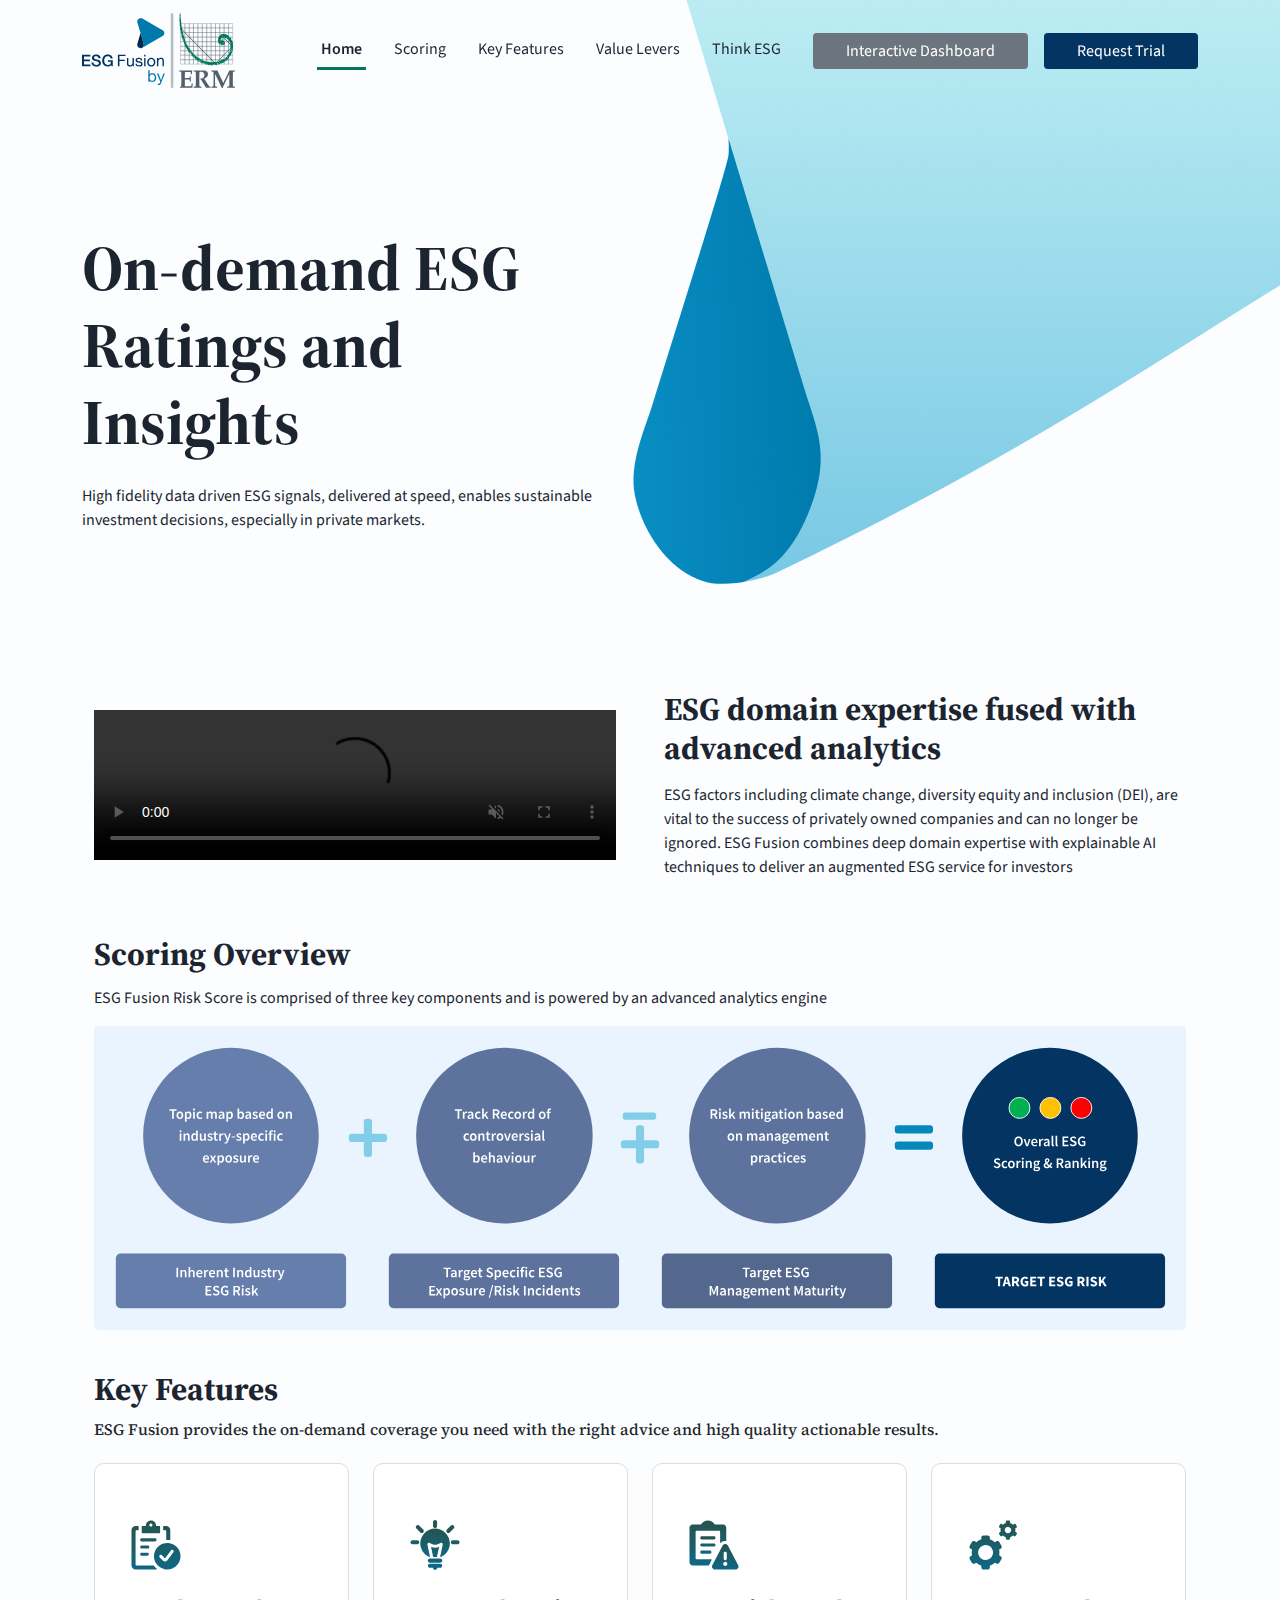
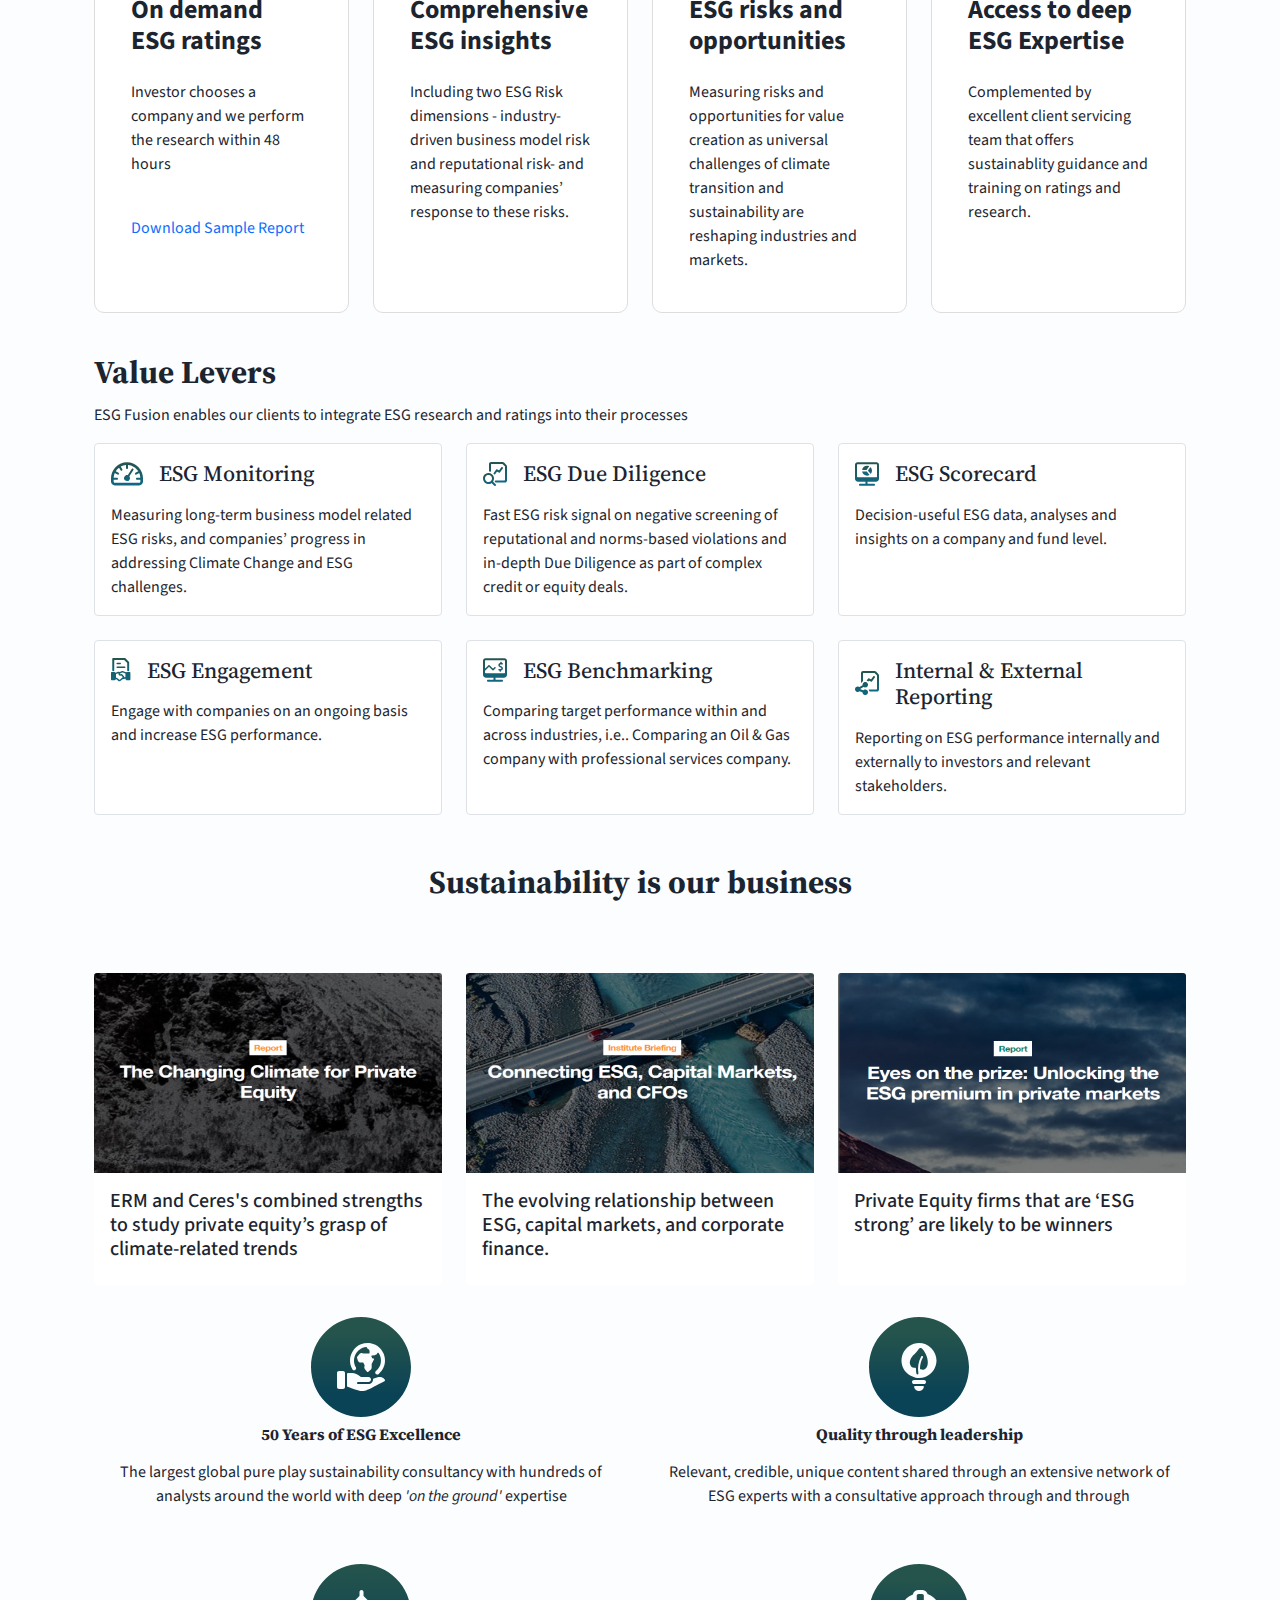
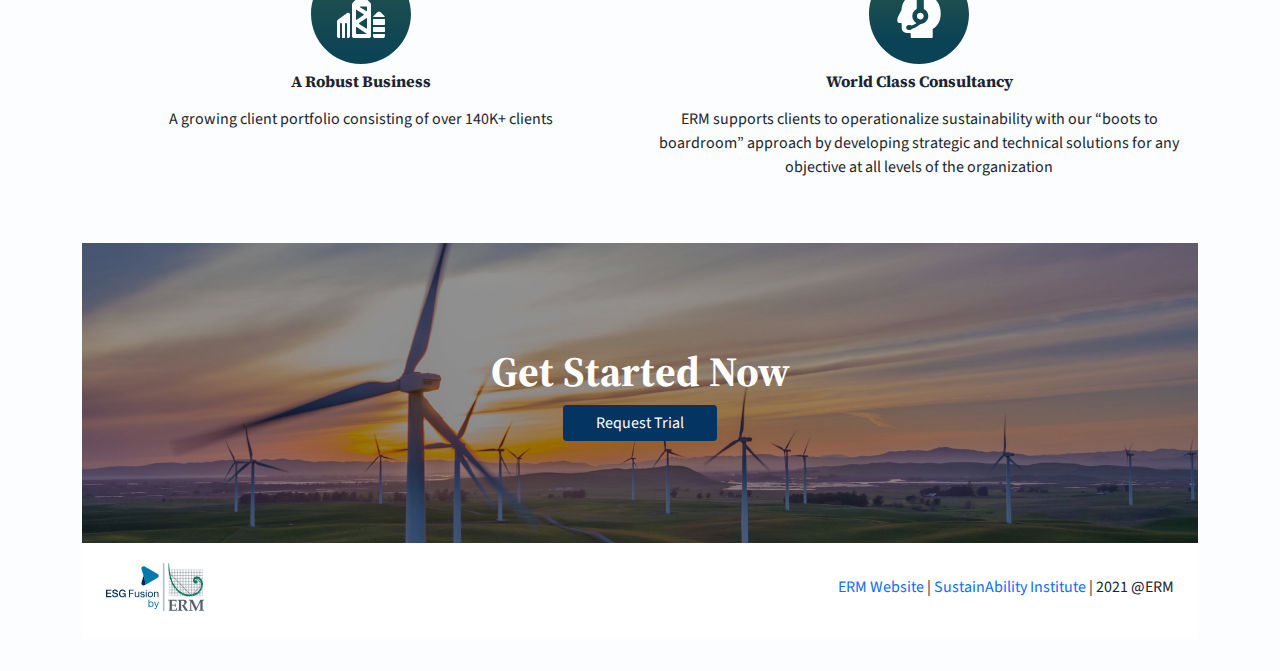
==== index.html @ 0fe8f256 "Fixed the header copy and scroll isuess" ====
<!doctype html>
<html lang="en">
  <head>
    <!-- Required meta tags -->
    <meta charset="utf-8">
    <meta name="viewport" content="width=device-width, initial-scale=1">

    <!-- Bootstrap CSS -->
    <link rel="stylesheet" href="./lib/bootstrap-5.1.3/dist/css/bootstrap.css">

    <!-- fonts -->
    <link rel="preconnect" href="https://fonts.googleapis.com">
    <link rel="preconnect" href="https://fonts.gstatic.com" crossorigin>
    <link href="https://fonts.googleapis.com/css2?family=Source+Sans+Pro:wght@300;400;600;700;900&family=Source+Serif+Pro:wght@300;400;600;700;900&display=swap" rel="stylesheet">
    <!-- Custom CSS -->
    <link rel="stylesheet" href="./assets/css/style.css">
    <link
      rel="stylesheet"
      href="https://cdnjs.cloudflare.com/ajax/libs/animate.css/4.1.1/animate.min.css"
    />
    <title>ESG Fusion</title>

    <link rel="apple-touch-icon" sizes="180x180" href="/apple-touch-icon.png">
    <link rel="icon" type="image/png" sizes="32x32" href="/favicon-32x32.png">
    <link rel="icon" type="image/png" sizes="16x16" href="/favicon-16x16.png">
    <link rel="manifest" href="/site.webmanifest">
    <link rel="mask-icon" href="/safari-pinned-tab.svg" color="#5bbad5">
    <meta name="msapplication-TileColor" content="#da532c">
    <meta name="theme-color" content="#ffffff">
  </head>
  <body >

    <!-- top navigation -->
    <nav class="navbar navbar-expand-lg fixed-top navbar-light bg-transparent" id="navbar">
      <div class="container-xl">
        <a class="navbar-brand" href="#">
          <img src="./assets/img/FusionLogoSVG.svg" alt="" height="75" style="animation: 2s ease-in;">
        </a>
        <button class="navbar-toggler" type="button" data-bs-toggle="collapse" data-bs-target="#navbarTogglerDemo02" aria-controls="navbarTogglerDemo02" aria-expanded="false" aria-label="Toggle navigation">
          <span class="navbar-toggler-icon"></span>
        </button>
        <div class="collapse navbar-collapse" id="navbarTogglerDemo02">
          <ul class="navbar-nav ms-auto mb-2 mb-lg-0">
            <li class="nav-item">
              <a class="nav-link active" href="#home">Home</a>
            </li>
            <li class="nav-item">
              <a class="nav-link" href="#scoring">Scoring</a>
            </li>
            <li class="nav-item">
              <a class="nav-link" href="#key-Features">Key Features</a>
            </li>
            <li class="nav-item">
              <a class="nav-link" href="#v-f-business">Value Levers</a>
            </li>
            <li class="nav-item">
              <a class="nav-link" href="#why-erm">Think ESG</a>
            </li>
          </ul>
          <form class="d-flex">
            <a class="btn btn-sm btn-secondary ms-3" href="https://erm.com" target="_blank">Interactive Dashboard</a>
            <button class="btn btn-sm btn-blue ms-3" type="button" data-bs-toggle="modal" data-bs-target="#exampleModal">Request Trial</button>
          </form>
        </div>
      </div>
  </nav>

  
    <!-- Header -->
    <div class="container-xl" id="home">
      <div class="row">
        <div class="col-6 animate__fadeInLeft py-lg">
            <!-- <h6 class="py-4 fw-600 mb-0 pb-0">“Climate Change and ESG Risks are Investment Risks!”</h6>
            <p class="mt-2 text-secondary">– Larry Fink, Blackrock</p> -->
            <h2 class="display-3 fw-700 pt-2">On-demand ESG Ratings and Insights</h2>
            <p class="fs-16 my-4">High fidelity data driven ESG signals, delivered at speed, enables sustainable investment decisions, especially in private markets.</p>
            <div class="row justify-content-start">
              <!-- <div class="col-auto">
                <button class="btn btn-sm btn-secondary">View Live Dashboard</button>
              </div>
              <div class="col-auto">
                <button class="btn btn-sm btn-outline-blue">Download Sample Report</button>
              </div>
            </div> -->
        </div>
      </div>
    </div>
    
    <!-- Section 1 Key features -->

    <div class="container-xl mt-3" id="scoring">
      <div class="row pt-3 align-items-center gx-5">
        <div class="col">
          <video class="w-100 mt-3" controls muted autoplay loop preload="auto">
            <source src="./assets/erm.mp4" type="video/mp4">
          Your browser does not support the video tag.
          </video>
        </div>
        <div class="col">
          <h2 class="pt-4 pb-2 fw-700">ESG domain expertise fused with advanced analytics</h2>
          <p>ESG factors including climate change, diversity equity and inclusion (DEI), are vital to the success of privately owned companies and can no longer be ignored.

            ESG Fusion combines deep domain expertise with explainable AI techniques to deliver an augmented ESG service for investors</p>
        </div>
      </div>

      <div class="row pt-3 align-items-center gx-5">
        <div class="col">
          <h2 class="pt-4 pb-1 fw-700">Scoring Overview</h2>
          <p>ESG Fusion Risk Score is comprised of three key components and is powered by an advanced analytics engine</p>
          <img src="./assets/img/svg group section.svg" alt="ESG Fusion Scoring Overview" style="width: 100%;">
        </div>
      </div>
    </div>
    
    <div class="container-xl py-2" id="key-Features">
      <div class="row pt-3">
        <div class="col">
          <h2 class="pt-3 pb-1 fw-700">Key Features</h2>
          <div class="row">
            <div class="col">
              <h6 class=" text-dark">ESG Fusion provides the on-demand coverage you need with the right advice and high quality actionable results. </h6>
            </div>
          </div>
        </div>
      </div>
      <div class="row py-3">
        <div class="col">
          <div class="card">
            <div class="card-body">
              <img src="./assets/img/on-demand.svg" class="" alt="">
              <h4 class="card-title my-4">On demand ESG ratings</h4>
              <p class="card-text">
                Investor chooses a company and we perform the research within 48 hours
              </p>
              <br>
              <a href="#" class="text-primary">Download Sample Report</a>
            </div>
          </div>
        </div>
        <div class="col">
          <div class="card">
            <div class="card-body">
              <img src="./assets/img/Insights.svg" class="" alt="">
              <h4 class="card-title my-4">Comprehensive ESG insights</h4>
              <p class="card-text">
                Including two ESG Risk dimensions - industry-driven business model risk and reputational risk- and measuring companies’ response to these risks.
              </p>
            </div>
          </div>
        </div>
        <div class="col">
          <div class="card">
            <div class="card-body">
              <img src="./assets/img/Risks.svg" class="" alt="">
              <h4 class="card-title my-4">ESG risks and opportunities</h4>
              <p class="card-text">
                Measuring risks and opportunities for value creation as universal challenges of climate transition and sustainability are reshaping industries and markets.
              </p>
            </div>
          </div>
        </div>
        <div class="col">
          <div class="card">
            <div class="card-body">
              <img src="./assets/img/Use case.svg" class="" alt="">
              <h4 class="card-title my-4">Access to deep ESG Expertise</h4>
              <p class="card-text">
                Complemented by excellent client servicing team that offers sustainablity guidance and training on ratings and research. 
              </p>
            </div>
          </div>
        </div>
      </div>
    </div>

    <!-- section 2  value for business-->

    <div class="container-xl" id="v-f-business">

      <div class="row">
        <div class="col">
          <h2 class="fw-700 pt-3 pb-1">Value Levers</h2>
          <p>ESG Fusion enables our clients to integrate ESG research and ratings into their processes</p>
        </div>
      </div>
      <div class="row row-col-1 row-col-lg-3">

        <div class="col-sm-6 col-lg-4 mb-4">
          <div class="card h-100 border rounded">
            <div class="card-body">
              <div class="d-flex align-items-center mb-3">
                <img src="./assets/img/Value/Monitoring.svg" height="24" alt="">
                <h5 class="card-title mb-0 ms-3">ESG Monitoring</h5>
              </div>
              <p class="card-text">Measuring long-term business model related ESG risks, and companies’ progress in addressing Climate Change and ESG challenges.</p>
          </div>
          </div>
        </div>

        <div class="col-sm-6 col-lg-4 mb-4">
          <div class="card h-100 border rounded">
            <div class="card-body">
              <div class="d-flex align-items-center mb-3">
                <img src="./assets/img/Value/due-diligence.svg" height="24" alt="">
                <h5 class="card-title mb-0 ms-3">ESG Due Diligence</h5>
              </div>
              <p class="card-text">Fast ESG risk signal on negative screening of reputational and norms-based violations and in-depth Due Diligence as part of complex credit or equity deals.</p>
            </div>
          </div>
        </div>

        <div class="col-sm-6 col-lg-4 mb-4">
          <div class="card h-100 border rounded">
            <div class="card-body">
              <div class="d-flex align-items-center mb-3">
                <img src="./assets/img/Value/scorecard.svg" height="24" alt="">
                <h5 class="card-title mb-0 ms-3">ESG Scorecard</h5>
                </div>
              <p class="card-text">Decision-useful ESG data, analyses and insights on a company and fund level.</p>
            </div>
          </div>
        </div>

        <div class="col-sm-6 col-lg-4 mb-4">
          <div class="card h-100 border rounded">
            <div class="card-body">
              <div class="d-flex align-items-center mb-3">
                <img src="./assets/img/Value/engagement.svg" height="24" alt="">
                <h5 class="card-title mb-0 ms-3">ESG Engagement</h5>
              </div>
              <p class="card-text">Engage with companies on an ongoing basis and increase ESG performance.</p>
            </div>
          </div>
        </div>

        <div class="col-sm-6 col-lg-4 mb-4">
          <div class="card h-100 border rounded">
            <div class="card-body">
              <div class="d-flex align-items-center mb-3">
                <img src="./assets/img/Value/benchmarking.svg" height="24" alt="">
                <h5 class="card-title mb-0 ms-3">ESG Benchmarking</h5>
              </div>
              <p class="card-text">Comparing target performance within and across industries, i.e.. Comparing an Oil & Gas company with professional services company.</p>
            </div>
          </div>
        </div>

        <div class="col-sm-6 col-lg-4 mb-4">
          <div class="card h-100 border rounded">
            <div class="card-body">
              <div class="d-flex align-items-center mb-3">
                <img src="./assets/img/Value/reporting.svg" height="24" alt="">
                <h5 class="card-title mb-0 ms-3">Internal & External Reporting</h5>
              </div>
              <p class="card-text">Reporting on ESG performance internally and externally to investors and relevant stakeholders.</p>
            </div>
          </div>
        </div>
      </div>
    </div>

    <!-- section 4 Why ERM -->

    <div class="container-xl py-4" id="why-erm">
      <div class="row">
        <div class="col mb-3 text-center">
          <h2 class="fw-700">Sustainability is our business</h2>
        </div>
      </div>
      <div class="row row-col-1 row-col-lg-3 mt-5">
        <div class="col">
          <a href="https://www.sustainability.com/thinking/changing-climate-for-private-equity/" target="_blank">
            <div class="card border-0 h-100 ">
              <img src="./assets/img/link-1.jpg" class="bd-placeholder-img card-img-top" width="100%" height="200" role="img" aria-label="Placeholder: Image cap" preserveAspectRatio="xMidYMid slice" focusable="false"></img>
              <div class="card-body ">
                <p class="card-title h5">ERM and Ceres's combined strengths to study private equity’s grasp of climate-related trends</p>
              </div>
            </div>
          </a>
        </div>
        <div class="col">
          <a href="https://www.sustainability.com/thinking/connecting-esg-capital-markets-and-cfos/" target="_blank">
            <div class="card border-0 h-100">
              <img src="./assets/img/link-2.jpg" class="bd-placeholder-img card-img-top" width="100%" height="200" role="img" aria-label="Placeholder: Image cap" preserveAspectRatio="xMidYMid slice" focusable="false"></img>
              <div class="card-body">
                <p class="card-title h5">The evolving relationship between ESG, capital markets, and corporate finance.</p>
                
              </div>
            </div>
          </a>
        </div>
        <div class="col">
          <a href="https://www.erm.com/news/private-equity-firms-that-are-esg-strong-are-likely-to-be-winners-as-businesses-reset-following-the-shocks-of-2020-a-new-survey-shows/" target="_blank">
            <div class="card border-0 h-100">
              <img src="./assets/img/link-3.png" class="bd-placeholder-img card-img-top" width="100%" height="200" role="img" aria-label="Placeholder: Image cap" preserveAspectRatio="xMidYMid slice" focusable="false"></img>
              <div class="card-body">
                <p class="card-title h5">Private Equity firms that are ‘ESG strong’ are likely to be winners</p>
                
              </div>
            </div>
          </a>
        </div>
      </div>
      <div class="row">
        <div class="col">
          <div class="row mt-3">
            <div class="col text-center p-3"> 
              <img src="./assets/img/ERM-1.svg" class="" alt="">
              <h6 class="fw-700 pt-2">50 Years of ESG Excellence</h6>
              <p class="py-2">The largest global pure play sustainability consultancy with hundreds of analysts around the world with deep <em>'on the ground'</em> expertise</p>
            </div>
            <div class="col text-center p-3">
              <img src="./assets/img/ERM-2.svg" class="" alt="">
              <h6 class="fw-700 pt-2">Quality through leadership</h6>
              <p class="py-2">Relevant, credible, unique content shared through an extensive network of ESG experts with a consultative approach through and through</p>
            </div>
          </div>
          <div class="row">
            <div class="col text-center p-3">
              <img src="./assets/img/ERM-3.svg" class="" alt="">
              <h6 class="fw-700 pt-2">A Robust Business</h6>
              <p class="py-2">A growing client portfolio consisting of over 140K+ clients </p>
            </div>
            <div class="col text-center p-3">
              <img src="./assets/img/ERM-4.svg" class="" alt="">
              <h6 class="fw-700 pt-2">World Class Consultancy</h6>
              <p class="py-2">ERM supports clients to operationalize sustainability with our “boots to boardroom” approach by developing strategic and technical solutions for any objective at all levels of the organization</p>
            </div>
          </div>
        </div>
      </div>

    </div>

    <!-- section 5 Latest update -->

    <div class="container-fluid" id="demo1">
      <div class="row align-items-center" style="height: 300px;">
        <div class="col">
          <div class="text-center">
            <h1 class="fw-700 text-white">Get Started Now</h1>
            <button class="btn btn-sm btn-blue" data-bs-toggle="modal" data-bs-target="#exampleModal">Request Trial</button>
          </div>
        </div>
      </div>
    </div>

    <!-- footer -->

    <div class="container-fluid py-4 pt-0" id="footer">
      <div class="container-xl">
        <div class="row">
          <div class="col mx-auto">
            <div class="row align-items-center">
              <div class="col">
              </div>
            </div>
          </div>
        </div>
        <div class="row mt-3 align-items-center">
          <div class="col me-auto">
            <img src="./assets/img/FusionLogoSVG.svg" height="48" alt="">
          </div>
          <div class="col">
            <p class="text-end mt-3"><a href="" target="_blank" class="text-primary">ERM Website </a> | <a href="" target="_blank" class="text-primary">SustainAbility Institute </a>| 2021 @ERM</p>
          </div>
        </div>
      </div>
    </div>


    <div class="modal fade" id="exampleModal" tabindex="-1" aria-labelledby="exampleModalLabel" aria-hidden="true">
      <div class="modal-dialog modal-dialog-centered modal-md">
        <div class="modal-content">
          <div class="modal-header border-0 align-items-start">
            <span>
              <h5 class="modal-title mb-1 fw-600" id="exampleModalLabel">Schedule a Demo</h5>
              <p>Please enter your contact details, our ESG Fusion experts will reach out to you soon!</p>
            </span>
            <button type="button" class="btn-close mt-1" data-bs-dismiss="modal" aria-label="Close"></button>
          </div>
          <div class="modal-body">
            <div class="row align-items-center">  
              <!-- <div class="col-5">
                <img src="./assets/img/contact.svg" class="img-fluid" alt="">
              </div> -->
              <div class="col-12">
                <form>
                  <div class="row">
                    <div class="col mb-2">
                      <label for="name" class="form-label">Name <span class="text-danger"><strong>*</strong></span></label>
                      <input type="text" class="form-control" id="name" required>
                    </div>
                  </div>
                  <div class="row mb-2">
                    <div class="col">
                      <label for="email" class="form-label">Email address <span class="text-danger"><strong>*</strong></span></label>
                      <input type="email" class="form-control" id="email" required>
                    </div>
                    <div class="col">
                      <label for="Phone" class="form-label">Phone Number</label>
                      <input type="tel" class="form-control" id="Phone">
                    </div>
                  </div>
                  <div class="row mb-2">
                    <div class="col">
                      <label for="country" class="form-label">Country</label>
                      <select class="form-select" aria-label="Default select example">
                        <option selected> -- Select Country -- </option>
                        <option value="1">One</option>
                        <option value="2">Two</option>
                        <option value="3">Three</option>
                      </select>
                    </div>
                  </div>
                  <div class="row mb-2">
                    <div class="col">
                      <label for="company" class="form-label">Company name <span class="text-danger"><strong>*</strong></span></label>
                      <input type="text" class="form-control" id="company" required>
                    </div>
                    <div class="col">
                      <label for="j-title" class="form-label">Job Title</label>
                      <input type="text" class="form-control" id="j-title">
                    </div>
                  </div>
                  <div class="row mb-2">
                    <div class="col">
                      <label for="message" class="form-label">Message</label>
                      <textarea class="form-control" id="message" rows="3"></textarea>
                    </div>
                  </div>
                </form>
              </div>
            </div>
            
          </div>
          <div class="modal-footer d-flex flex-row flex-nowrap align-items-center justify-content-between border-0">
              <p class="text-muted source-title">Lorem ipsum dolor sit, amet consectetur adipisicing <a href="#" class="text-primary">link example.</a></p>
              <div >
                <button type="button" class="btn btn-blue">Submit</button>
              </div>
          </div>
        </div>
      </div>
    </div>
    
    <!-- Bootstrap JS -->
    <script src="./lib/bootstrap-5.1.3/dist/js/bootstrap.bundle.js"></script>

    <!-- bootstrap masonry grid -->
    
    <script src=
    "https://ajax.googleapis.com/ajax/libs/jquery/3.3.1/jquery.min.js">
        </script>
    <script>
      $(function () {
        var scrollSpy = new bootstrap.ScrollSpy(document.body, {target:"#navbar", offset: 50});
          var header = $(".navbar");
          $(window).scroll(function () {
              var scroll = $(window).scrollTop();

              if (scroll >= 1) {
                  header.removeClass('bg-transparent')
                          .addClass("bg-white");
                  header.addClass("shadow-sm");
                  $('.navbar-brand img').css('height', '55');
              } else {
                  header.removeClass("bg-white")
                          .addClass('bg-transparent');
                          header.removeClass("shadow-sm");
                          $('.navbar-brand img').css('height', '75');
              }
          });
      });
  </script>
  </body>
</html>
---- assets/css/style.css ----
html, body, p {
    font-family: 'Source Sans Pro', sans-serif;
    font-weight: 400;
    color:#1C252F;
    font-size: 16px;
}

h1, h2, h3, h4, h5, h6{
    font-family: 'Source Serif Pro', serif;
}

h1{font-size: 42px;}
h4{
    font-size: 26px;
}
h5{font-size: 22px;}

a{
    color:#1C252F;
    text-decoration: none;
}

a:hover{
    color: #043462;
    text-decoration: underline;
}


.fw-700{
    font-weight: 700;
}

.fw-600{
    font-weight: 600;
}

.fs-16{
    font-size: 16px;
}

.px-lg{
    padding-left : 5rem;
    padding-right : 5rem;
}

.py-lg{
    padding-top : 4.875rem;
    padding-bottom : 4.875rem;
}

.bg-light-blue{
    background: #cff5ff;   
}

.gred-blue{
    background: linear-gradient(125deg, rgba(37,84,76,1) 0%, rgba(10,66,86,1) 100%);
}
/* navbar */

.navbar .navbar-nav .nav-item{
    padding: 0 12px;
}

.navbar .navbar-nav .nav-item .nav-link {
    font-size: 16px;
    line-height: 20px;
    color: #1C252F;
    font-weight: 400;
    padding: 8px 4px;
}

.navbar .navbar-nav .nav-item .nav-link:hover{
    text-decoration: none;
}

.navbar .navbar-nav .nav-item:hover .nav-link, .navbar .navbar-nav .nav-item .nav-link.active{
    color: #1C252F;
    font-weight: 600;
}

.navbar .navbar-nav .nav-item .nav-link.active{
    color: #1C252F;
    font-weight: 600;
    border-bottom: 3px solid #00785A;
}


/* backgounds for each section */

body{
    background-image: url(../img/header-background.png);
    background-repeat: no-repeat;
    background-color: #FBFDFF;
    background-position-y: top;
    background-position-x: right;
}

#home{
    padding-top: 9rem;
    padding-bottom: 2rem;
}


#scoring-overview{
    background-image: url(../img/section-2-background.png);
    background-repeat: no-repeat;
    background-position: right 20%;
}


#demo1{
    background-image: url(../img/bg-2.jpg);
    background-position: center; /* Center the image */
    background-repeat: no-repeat; /* Do not repeat the image */
    background-size: cover; /* Resize the background image to cover the entire container */
}

#banner1{
    background-image: url(../img/banner-bg-1.jfif);
    background-position: center; /* Center the image */
    background-repeat: no-repeat; /* Do not repeat the image */
    background-size: cover; /* Resize the background image to cover the entire container */
}

#footer{
    background-color: #FFF;
}


/* card design and animation for  key Features section cards */

#key-Features .card{
    border-radius: 10px;
    background-color: #FFFFFF;
    border: 1px solid #DDDDDD;
    height: 450px;
    cursor: pointer;
    padding: 40px 20px;
    overflow:hidden;
}

#key-Features .card img{
    width: 50px;
}

#key-Features .card .card-title{
    text-align: left;
    font-family: 'Source Sans Pro', sans-serif;
    font-weight: 700;
}

/* card and tabs  design and animation for value for business section cards */

#v-f-business .nav-pills .nav-link{
    background: #CFF5FF;
    margin-right: 24px;
    color: #333;
    padding: 7px 35px;
    font-weight: 400;
}

#v-f-business .nav-pills .nav-link:hover, #v-f-business .nav-pills .nav-link.active{
    background: #1DA9E2;
    color: #FFFFFF;
}

#v-f-business .card{
    border-radius: 0;
    border: 0;
    cursor:pointer;
    overflow: hidden;
}

#v-f-business .card .card-img{
    border-radius: 0; 
}

#v-f-business .card .card-img-overlay{
    padding: 16px;
    overflow: hidden;
    display: flex;
    flex-direction: column-reverse;
}

#v-f-business .card .card-img-overlay .card-title{
    font-weight: 500;
    font-family: 'Source Sans Pro', sans-serif; 
    margin-top: 5px;
    margin-bottom: 0;
    text-decoration: underline;
}

#v-f-business .card .card-img-overlay p{
    font-size: 16px;
    padding-top: 14px;
    line-height: 20px;
    color: #fff;
}




/* buttons and badges in primary blue color */

.alert-blue {
    color: #000000;
    background-color: #3b9bf7;
    border-color: #2791f6;
}

.alert-blue hr {
    border-top-color: #0e84f5;
}

.alert-blue .alert-link {
    color: #000000;
}

.badge-blue {
    color: #fff;
    background-color: #043462;
}

.badge-blue[href]:hover, .badge-blue[href]:focus {
    color: #fff;
    background-color: #021930;
}

.btn{
    font-size: 16px;
    padding: 5px 32px;
}


.btn-blue {
    color: #fff;
    background-color: #043462;
    border-color: #043462;
}

.btn-blue:hover {
    color: #fff;
    background-color: #02213f;
    border-color: #021930;
}

.btn-blue:focus, .btn-blue.focus {
    box-shadow: none;
}

.btn-blue.disabled, .btn-blue:disabled {
    color: #fff;
    background-color: #043462;
    border-color: #043462;
}

.btn-blue:not(:disabled):not(.disabled):active, .btn-blue:not(:disabled):not(.disabled).active, .show > .btn-blue.dropdown-toggle {
    color: #fff;
    background-color: #021930;
    border-color: #011222;
}

.btn-blue:not(:disabled):not(.disabled):active:focus, .btn-blue:not(:disabled):not(.disabled).active:focus, .show > .btn-blue.dropdown-toggle:focus {
    box-shadow: none;
}

.btn-outline-blue {
    color: #043462;
    background-color: transparent;
    border-color: #043462;
}

.btn-outline-blue:hover {
    color: #fff;
    background-color: #043462;
    border-color: #043462;
}

.btn-outline-blue:focus, .btn-outline-blue.focus {
    box-shadow: none;
}

.btn-outline-blue.disabled, .btn-outline-blue:disabled {
    color: #043462;
    background-color: transparent;
}

.btn-outline-blue:not(:disabled):not(.disabled):active, .btn-outline-blue:not(:disabled):not(.disabled).active, .show > .btn-outline-blue.dropdown-toggle {
    color: #fff;
    background-color: #043462;
    border-color: #043462;
}

.btn-outline-blue:not(:disabled):not(.disabled):active:focus, .btn-outline-blue:not(:disabled):not(.disabled).active:focus, .show > .btn-outline-blue.dropdown-toggle:focus {
    box-shadow: none;
}

/* contact form */

.form-control:focus {
    border-color: #043462;
    outline: 0;
    box-shadow: 0 0 0 0.1rem rgba(13, 110, 253, 0.35);
}
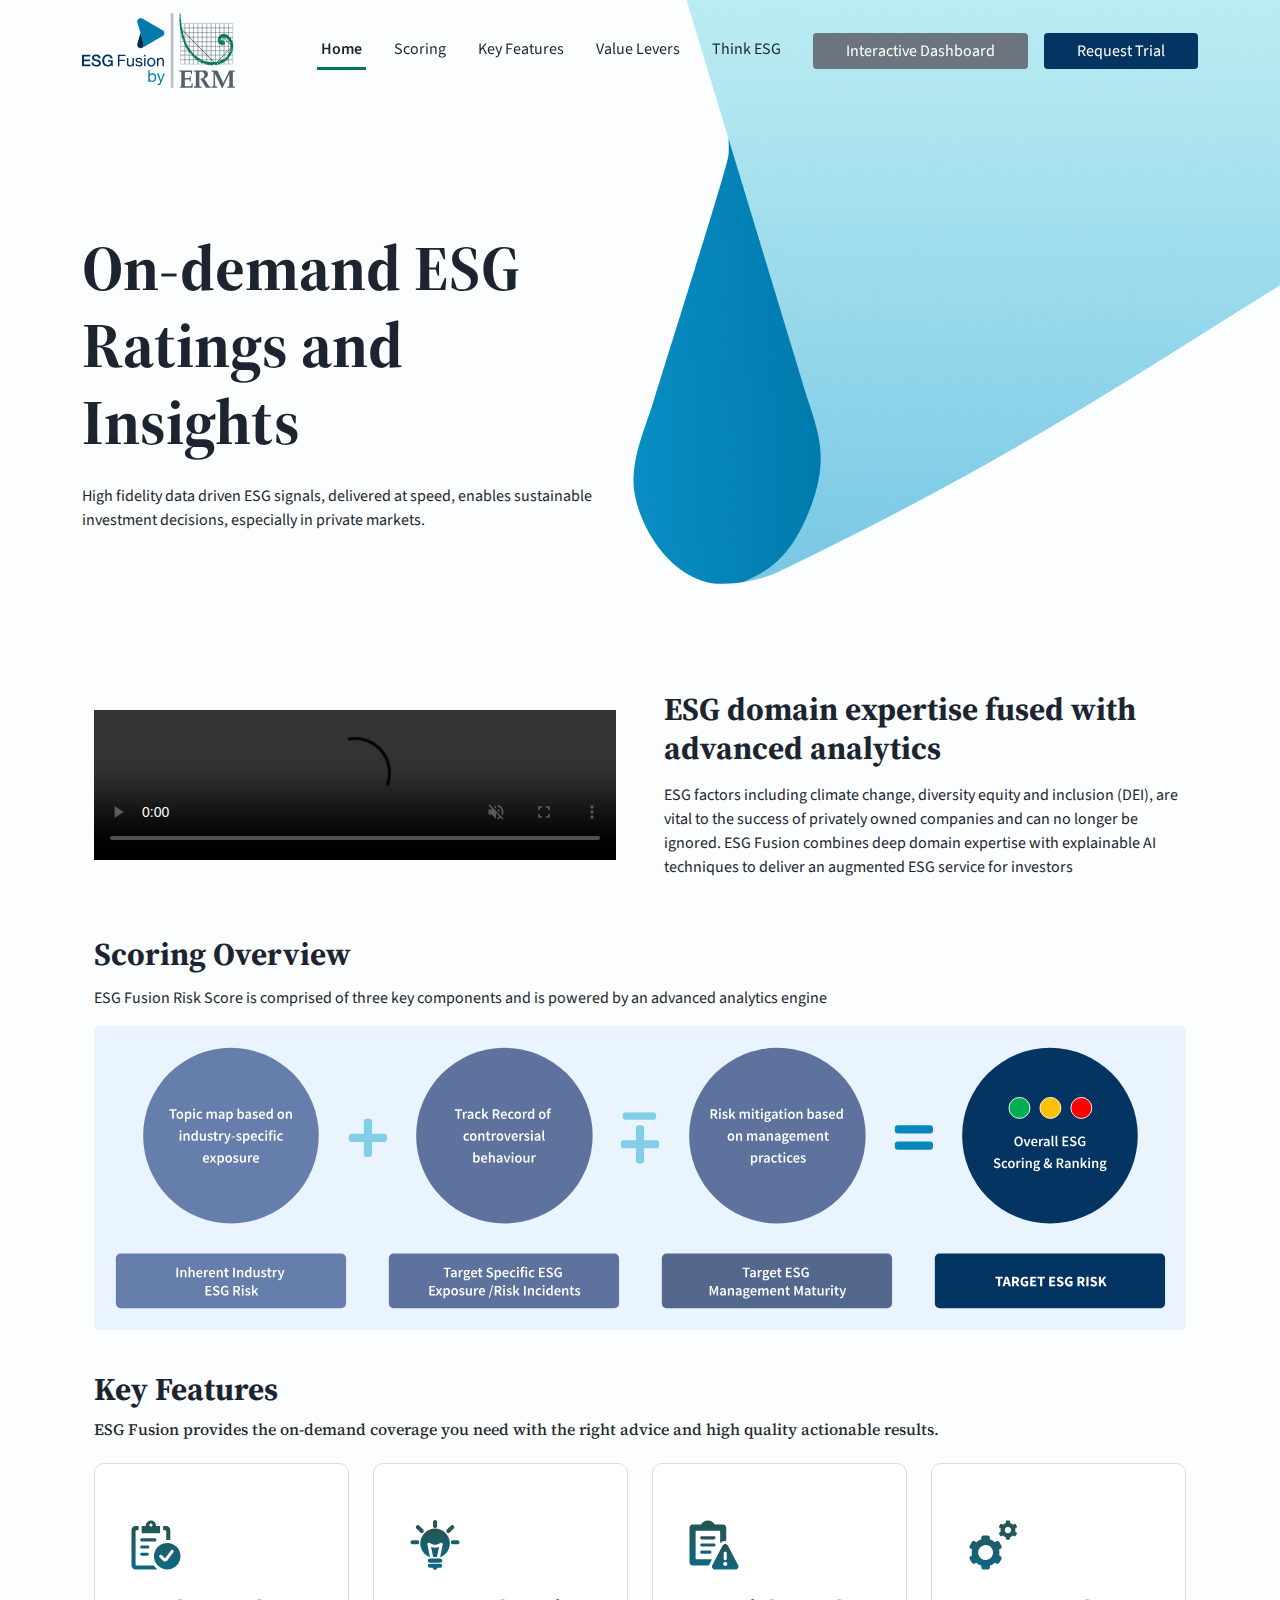
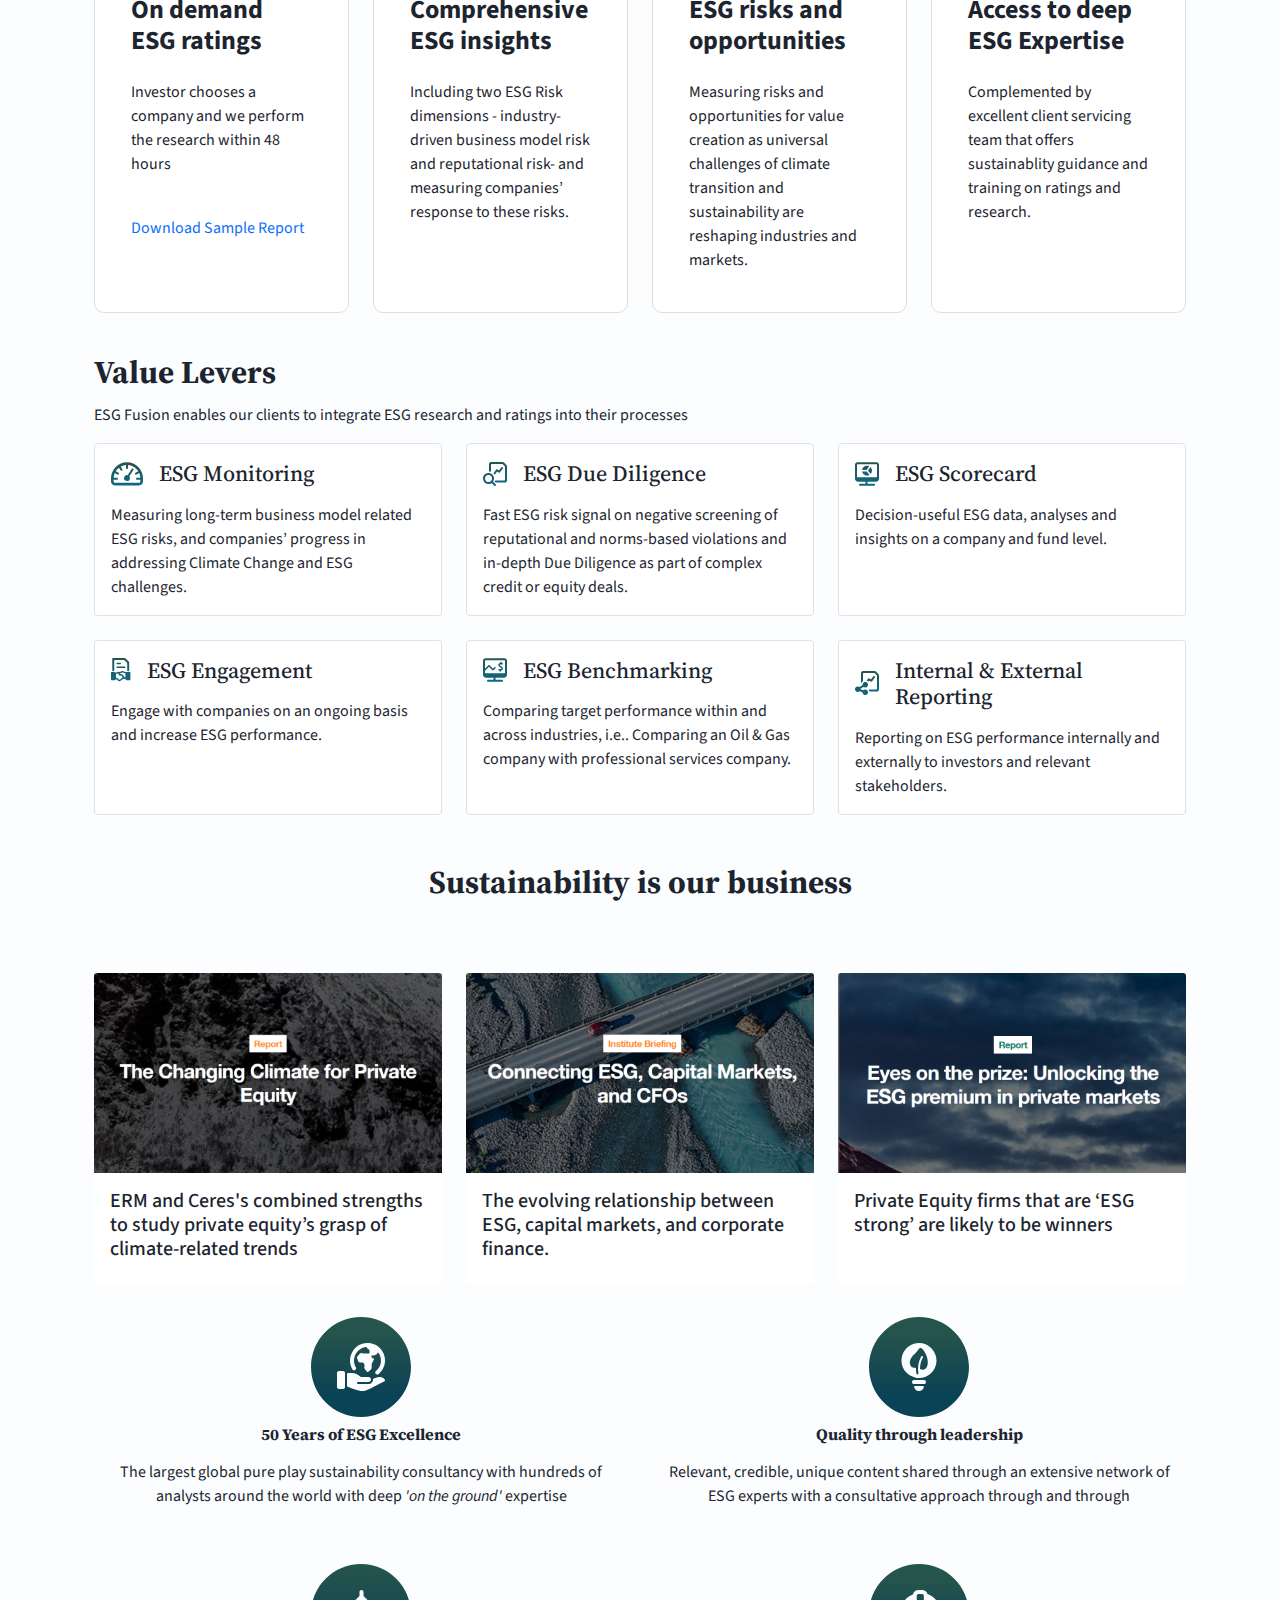
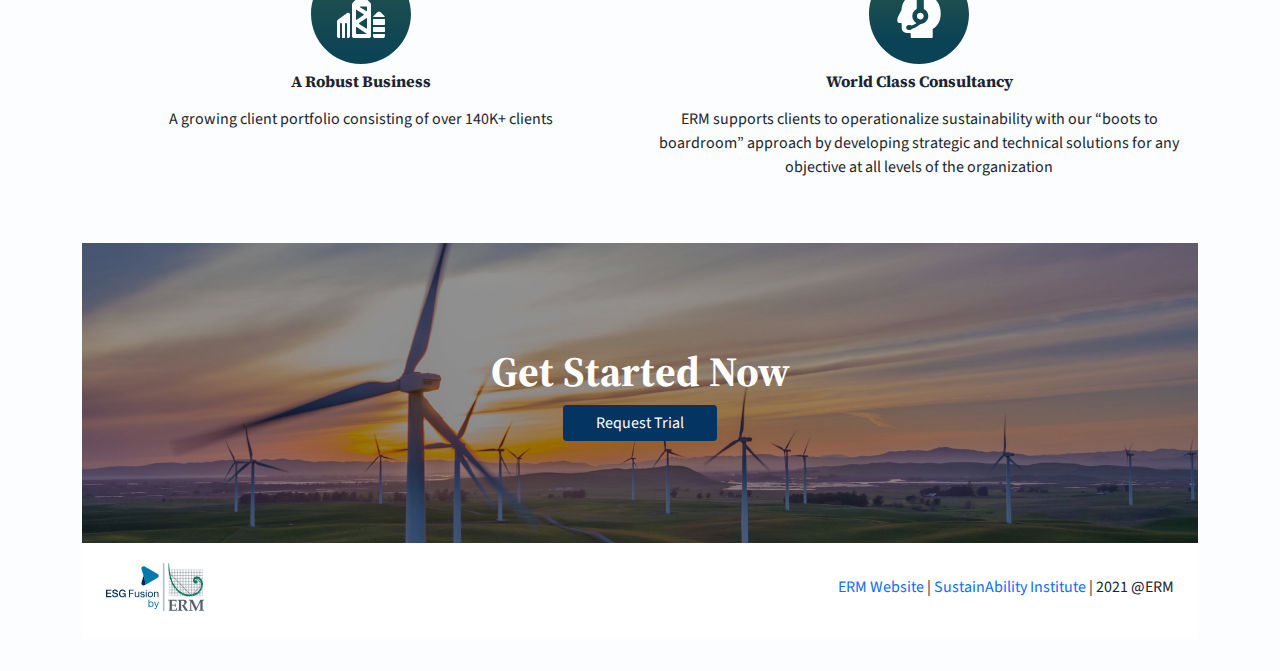
==== commit c2449d94: "Fixed media card images" ====
--- a/index.html
+++ b/index.html
@@ -272,7 +272,7 @@
         <div class="col">
           <a href="https://www.sustainability.com/thinking/changing-climate-for-private-equity/" target="_blank">
             <div class="card border-0 h-100 ">
-              <img src="./assets/img/link-1.jpg" class="bd-placeholder-img card-img-top" width="100%" height="200" role="img" aria-label="Placeholder: Image cap" preserveAspectRatio="xMidYMid slice" focusable="false"></img>
+              <img src="./assets/img/link-1.jpg" class="card-img-top" style="width: 100%!important; height: 200px!important; object-fit: cover;" focusable="false"></img>
               <div class="card-body ">
                 <p class="card-title h5">ERM and Ceres's combined strengths to study private equity’s grasp of climate-related trends</p>
               </div>
@@ -282,7 +282,7 @@
         <div class="col">
           <a href="https://www.sustainability.com/thinking/connecting-esg-capital-markets-and-cfos/" target="_blank">
             <div class="card border-0 h-100">
-              <img src="./assets/img/link-2.jpg" class="bd-placeholder-img card-img-top" width="100%" height="200" role="img" aria-label="Placeholder: Image cap" preserveAspectRatio="xMidYMid slice" focusable="false"></img>
+              <img src="./assets/img/link-2.jpg" class="card-img-top" style="width: 100%!important; height: 200px!important; object-fit: cover;" focusable="false"></img>
               <div class="card-body">
                 <p class="card-title h5">The evolving relationship between ESG, capital markets, and corporate finance.</p>
                 
@@ -293,10 +293,9 @@
         <div class="col">
           <a href="https://www.erm.com/news/private-equity-firms-that-are-esg-strong-are-likely-to-be-winners-as-businesses-reset-following-the-shocks-of-2020-a-new-survey-shows/" target="_blank">
             <div class="card border-0 h-100">
-              <img src="./assets/img/link-3.png" class="bd-placeholder-img card-img-top" width="100%" height="200" role="img" aria-label="Placeholder: Image cap" preserveAspectRatio="xMidYMid slice" focusable="false"></img>
+              <img src="./assets/img/link-3.png" class="card-img-top" focusable="false" style="width: 100%!important; height: 200px!important; object-fit: cover;"></img>
               <div class="card-body">
                 <p class="card-title h5">Private Equity firms that are ‘ESG strong’ are likely to be winners</p>
-                
               </div>
             </div>
           </a>
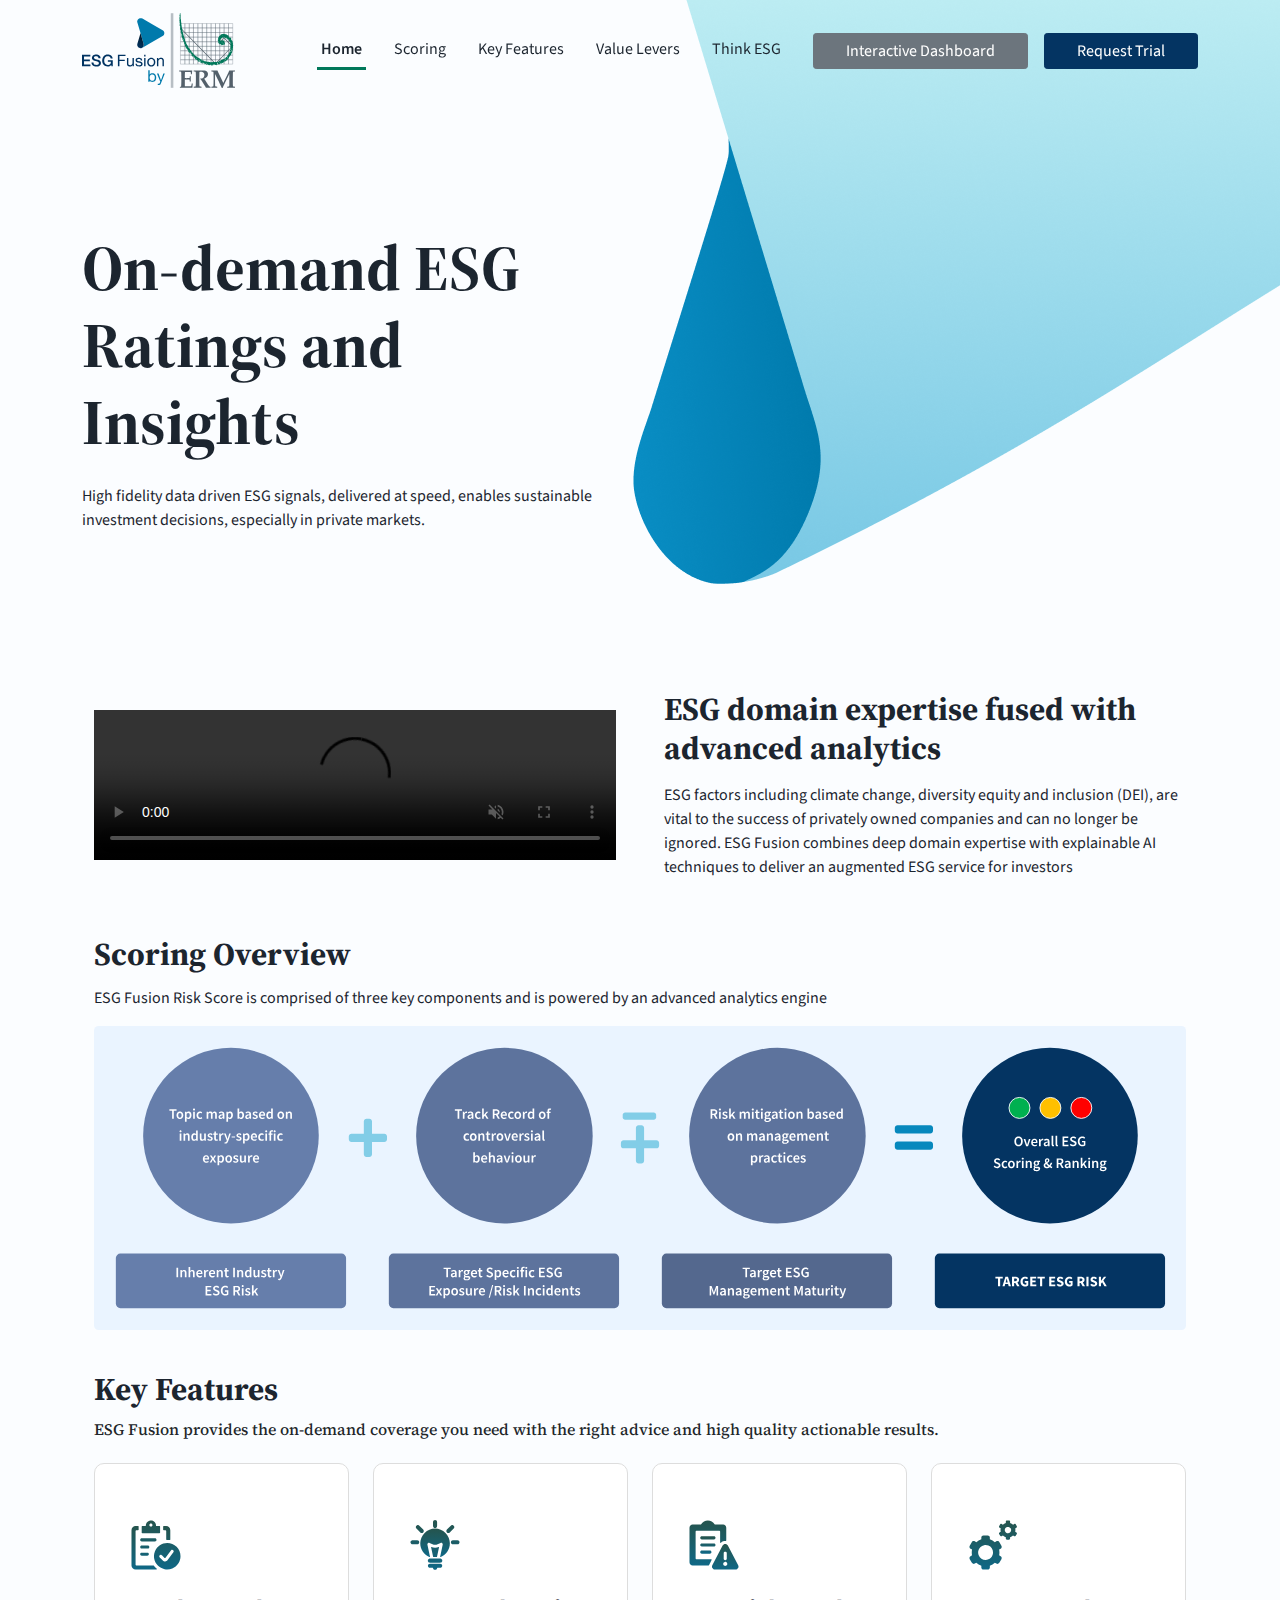
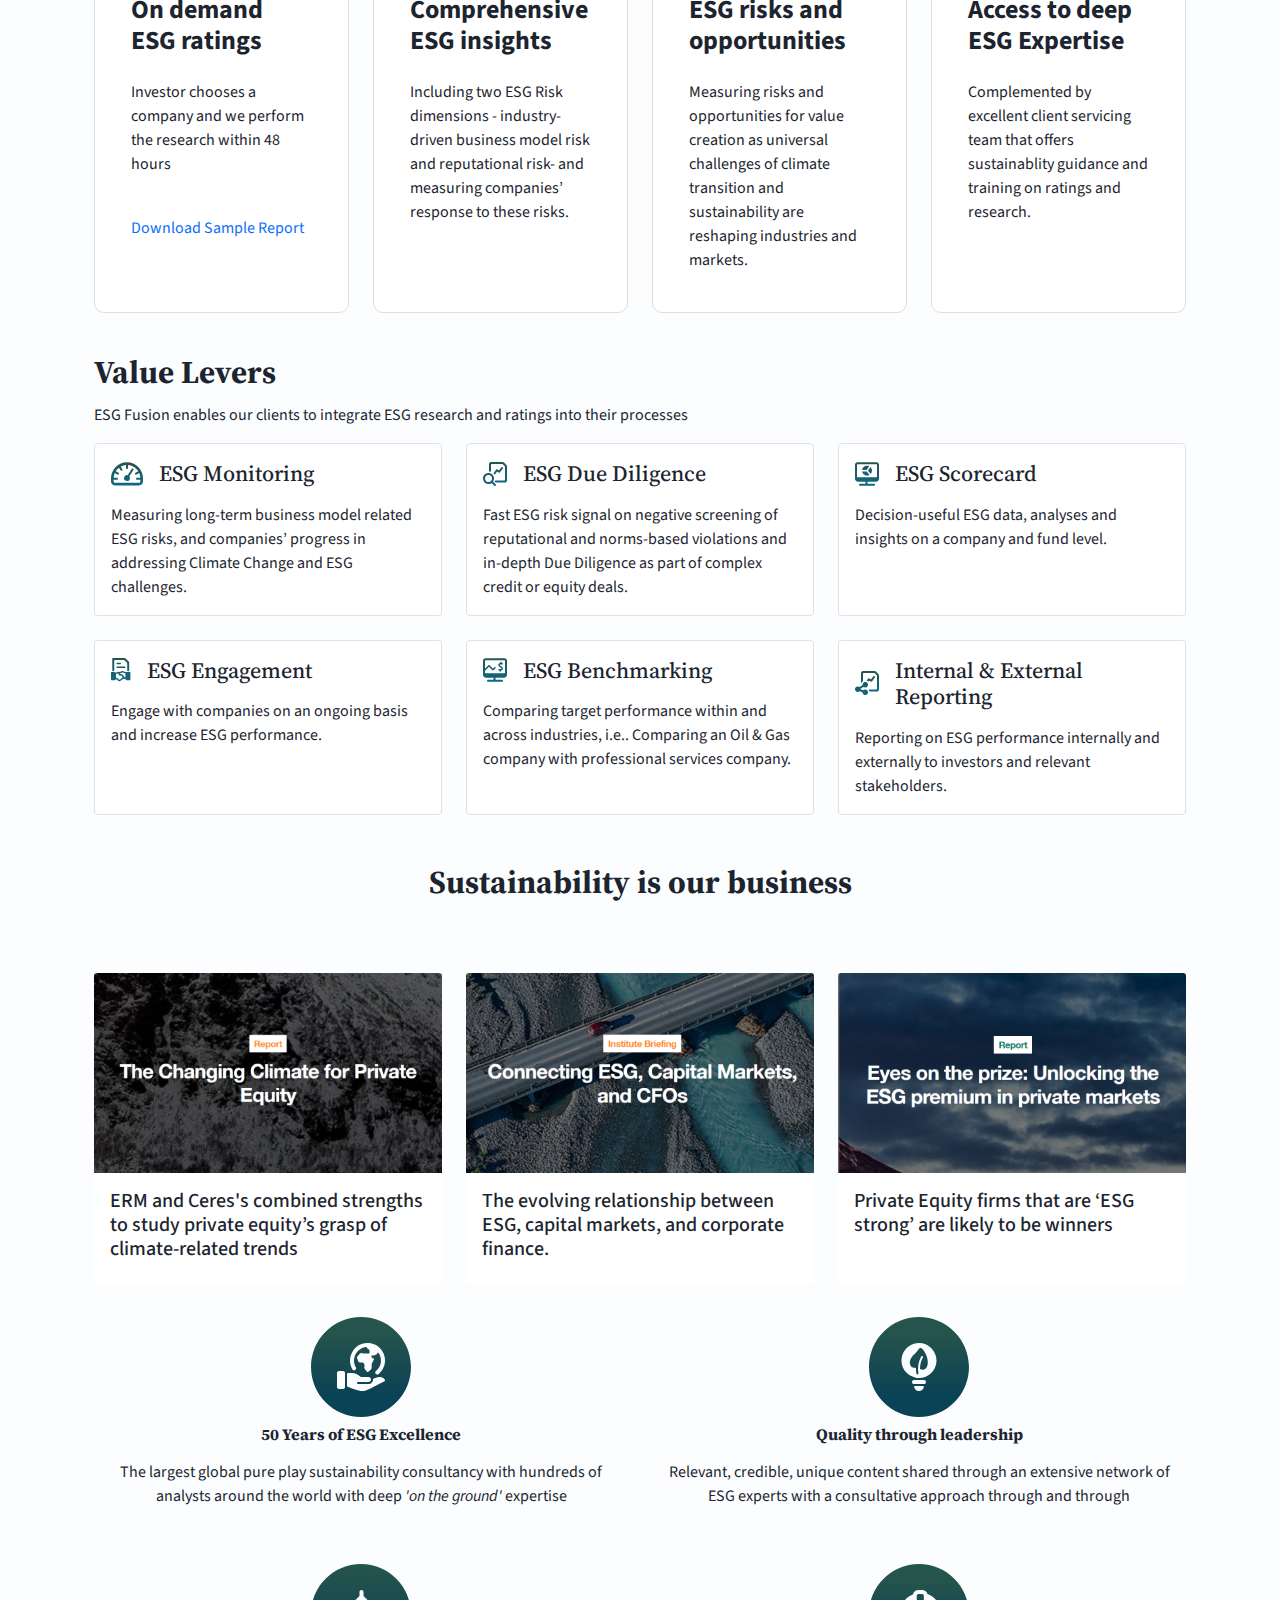
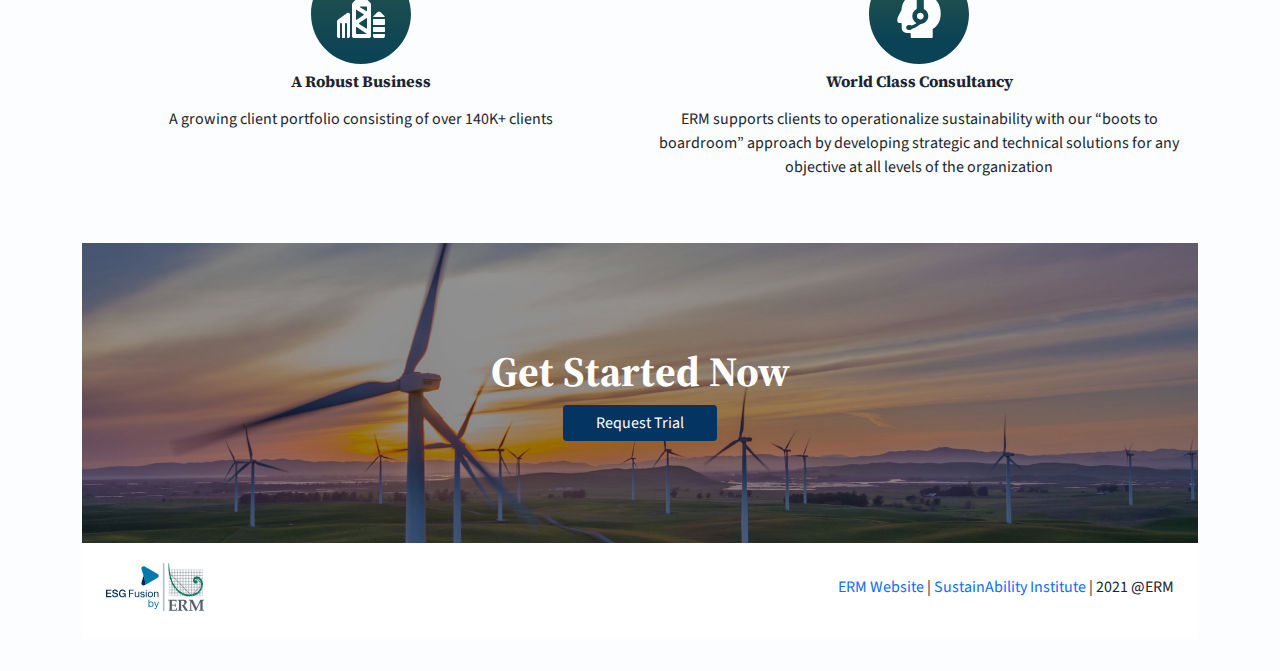
==== commit 7e786636: "Imported the modified version from Ankur" ====
--- a/index.html
+++ b/index.html
@@ -5,6 +5,14 @@
     <meta charset="utf-8">
     <meta name="viewport" content="width=device-width, initial-scale=1">
 
+    <script type="text/javascript">
+      let envFileName = window.location.hostname.includes('localhost') ? 'localhost' : 'env';
+      var s = document.createElement('script');
+      let scripturl = './environments/' + envFileName + '.js';
+      console.log(scripturl);
+      s.setAttribute('src', scripturl);
+      document.head.appendChild(s);
+    </script> 
     <!-- Bootstrap CSS -->
     <link rel="stylesheet" href="./lib/bootstrap-5.1.3/dist/css/bootstrap.css">
 
@@ -23,7 +31,7 @@
     <link rel="apple-touch-icon" sizes="180x180" href="/apple-touch-icon.png">
     <link rel="icon" type="image/png" sizes="32x32" href="/favicon-32x32.png">
     <link rel="icon" type="image/png" sizes="16x16" href="/favicon-16x16.png">
-    <link rel="manifest" href="/site.webmanifest">
+    <!-- <link rel="manifest" href="/site.webmanifest"> -->
     <link rel="mask-icon" href="/safari-pinned-tab.svg" color="#5bbad5">
     <meta name="msapplication-TileColor" content="#da532c">
     <meta name="theme-color" content="#ffffff">
@@ -58,14 +66,13 @@
             </li>
           </ul>
           <form class="d-flex">
-            <a class="btn btn-sm btn-secondary ms-3" href="https://erm.com" target="_blank">Interactive Dashboard</a>
-            <button class="btn btn-sm btn-blue ms-3" type="button" data-bs-toggle="modal" data-bs-target="#exampleModal">Request Trial</button>
+            <a class="btn btn-sm btn-secondary ms-3" href="#" target="_blank" id="clientLoginLink">Interactive Dashboard</a>
+            <button class="btn btn-sm btn-blue ms-3" type="button" data-bs-toggle="modal" data-bs-target="#scheduleModal">Request Trial</button>
           </form>
         </div>
       </div>
   </nav>
 
-  
     <!-- Header -->
     <div class="container-xl" id="home">
       <div class="row">
@@ -91,8 +98,8 @@
     <div class="container-xl mt-3" id="scoring">
       <div class="row pt-3 align-items-center gx-5">
         <div class="col">
-          <video class="w-100 mt-3" controls muted autoplay loop preload="auto">
-            <source src="./assets/erm.mp4" type="video/mp4">
+          <video id="videoPlayer" class="w-100 mt-3" controls muted autoplay loop preload="auto">
+            <source src="#" type="video/mp4">
           Your browser does not support the video tag.
           </video>
         </div>
@@ -134,7 +141,7 @@
                 Investor chooses a company and we perform the research within 48 hours
               </p>
               <br>
-              <a href="#" class="text-primary">Download Sample Report</a>
+              <a href="#" class="text-primary" data-bs-toggle="modal" data-bs-target="#pdfModal">Download Sample Report</a>
             </div>
           </div>
         </div>
@@ -339,7 +346,7 @@
         <div class="col">
           <div class="text-center">
             <h1 class="fw-700 text-white">Get Started Now</h1>
-            <button class="btn btn-sm btn-blue" data-bs-toggle="modal" data-bs-target="#exampleModal">Request Trial</button>
+            <button class="btn btn-sm btn-blue" data-bs-toggle="modal" data-bs-target="#scheduleModal">Request Trial</button>
           </div>
         </div>
       </div>
@@ -362,19 +369,19 @@
             <img src="./assets/img/FusionLogoSVG.svg" height="48" alt="">
           </div>
           <div class="col">
-            <p class="text-end mt-3"><a href="" target="_blank" class="text-primary">ERM Website </a> | <a href="" target="_blank" class="text-primary">SustainAbility Institute </a>| 2021 @ERM</p>
-          </div>
-        </div>
-      </div>
-    </div>
-
-
-    <div class="modal fade" id="exampleModal" tabindex="-1" aria-labelledby="exampleModalLabel" aria-hidden="true">
+            <p class="text-end mt-3"><a href="https://erm.com" target="_blank" class="text-primary">ERM Website </a> | <a href="#" target="_blank" class="text-primary">SustainAbility Institute </a>| 2021 @ERM</p>
+          </div>
+        </div>
+      </div>
+    </div>
+
+
+    <div class="modal fade" id="scheduleModal" tabindex="-1" aria-labelledby="scheduleModalLabel" aria-hidden="true">
       <div class="modal-dialog modal-dialog-centered modal-md">
         <div class="modal-content">
           <div class="modal-header border-0 align-items-start">
             <span>
-              <h5 class="modal-title mb-1 fw-600" id="exampleModalLabel">Schedule a Demo</h5>
+              <h5 class="modal-title mb-1 fw-600" id="scheduleModalLabel">Schedule a Demo</h5>
               <p>Please enter your contact details, our ESG Fusion experts will reach out to you soon!</p>
             </span>
             <button type="button" class="btn-close mt-1" data-bs-dismiss="modal" aria-label="Close"></button>
@@ -385,48 +392,51 @@
                 <img src="./assets/img/contact.svg" class="img-fluid" alt="">
               </div> -->
               <div class="col-12">
-                <form>
+                <div id="alertSuccess" class="alert alert-success" role="alert" style="display:none">
+                  We have received your request. Our representative will reach out to you soon.
+                </div>
+                <div id="alertError" class="alert alert-danger" role="alert" style="display:none">
+                 An error occured. Please try again later.
+                </div>
+                <form id="frmDetails">
                   <div class="row">
                     <div class="col mb-2">
                       <label for="name" class="form-label">Name <span class="text-danger"><strong>*</strong></span></label>
-                      <input type="text" class="form-control" id="name" required>
+                      <input type="text" class="form-control" id="name" name="name" maxlength="500" required>
                     </div>
                   </div>
                   <div class="row mb-2">
                     <div class="col">
                       <label for="email" class="form-label">Email address <span class="text-danger"><strong>*</strong></span></label>
-                      <input type="email" class="form-control" id="email" required>
+                      <input type="email" class="form-control" id="email" name="email" maxlength="400" required>
                     </div>
                     <div class="col">
                       <label for="Phone" class="form-label">Phone Number</label>
-                      <input type="tel" class="form-control" id="Phone">
+                      <input type="tel" class="form-control" id="phone" name="phone">
                     </div>
                   </div>
                   <div class="row mb-2">
                     <div class="col">
                       <label for="country" class="form-label">Country</label>
-                      <select class="form-select" aria-label="Default select example">
-                        <option selected> -- Select Country -- </option>
-                        <option value="1">One</option>
-                        <option value="2">Two</option>
-                        <option value="3">Three</option>
+                      <select class="form-select" id="country" name="country">
+                        <option value='' selected> -- Select Country -- </option>
                       </select>
                     </div>
                   </div>
                   <div class="row mb-2">
                     <div class="col">
                       <label for="company" class="form-label">Company name <span class="text-danger"><strong>*</strong></span></label>
-                      <input type="text" class="form-control" id="company" required>
+                      <input type="text" class="form-control" id="company" name="company" maxlength="200" required>
                     </div>
                     <div class="col">
                       <label for="j-title" class="form-label">Job Title</label>
-                      <input type="text" class="form-control" id="j-title">
+                      <input type="text" class="form-control" id="jobtitle" name="jobtitle" maxlength="200">
                     </div>
                   </div>
                   <div class="row mb-2">
                     <div class="col">
                       <label for="message" class="form-label">Message</label>
-                      <textarea class="form-control" id="message" rows="3"></textarea>
+                      <textarea class="form-control" id="message" name="message" rows="3" maxlength="2000"></textarea>
                     </div>
                   </div>
                 </form>
@@ -434,11 +444,83 @@
             </div>
             
           </div>
-          <div class="modal-footer d-flex flex-row flex-nowrap align-items-center justify-content-between border-0">
-              <p class="text-muted source-title">Lorem ipsum dolor sit, amet consectetur adipisicing <a href="#" class="text-primary">link example.</a></p>
-              <div >
-                <button type="button" class="btn btn-blue">Submit</button>
-              </div>
+          <div class="modal-footer border-0">
+            <button type="button" class="btn btn-secondary" data-bs-dismiss="modal">Close</button>
+            <button type="button" class="btn btn-blue" id="btnSubmit">Submit</button>
+          </div>
+        </div>
+      </div>
+    </div>
+
+    <div class="modal fade" id="reportModal" tabindex="-1" aria-labelledby="reportModalLabel" aria-hidden="true">
+      <div class="modal-dialog modal-fullscreen">
+        <div class="modal-content">
+          <div class="modal-header border-0 align-items-start">
+            <span>
+              <h5 class="modal-title mb-1 fw-600" id="reportModalLabel">Live Dashboard</h5>              
+            </span>
+            <button type="button" class="btn-close mt-1" data-bs-dismiss="modal" aria-label="Close"></button>
+          </div>
+          <div class="modal-body">
+            <div class="row align-items-center">  
+              <div class="col-12">
+                <div>
+                  <iframe id="powerBiFrame">
+
+                  </iframe>
+                </div>
+              </div>
+            </div>
+            
+          </div>
+          <div class="modal-footer border-0">
+            <button type="button" class="btn btn-secondary" data-bs-dismiss="modal">Close</button>
+          </div>
+        </div>
+      </div>
+    </div>
+
+    <div class="modal fade" id="pdfModal" tabindex="-1" aria-labelledby="pdfModalLabel" aria-hidden="true">
+      <div class="modal-dialog modal-fullscreen">
+        <div class="modal-content">
+          <div class="modal-header border-0 align-items-start">
+            <span>
+              <h5 class="modal-title mb-1 fw-600" id="pdfModalLabel">Sample Report</h5>              
+            </span>
+            <button type="button" class="btn-close mt-1" data-bs-dismiss="modal" aria-label="Close"></button>
+          </div>
+          <div class="modal-body">
+            <div class="row align-items-center">  
+              <div class="col-12 text-center">
+                <div style="padding-bottom: 5px;">
+                  <div>                    
+                    <button type="button" class="btn btn-secondary" id="prev">
+                      <svg xmlns="http://www.w3.org/2000/svg" width="16" height="16" fill="currentColor" class="bi bi-caret-left-fill" viewBox="0 0 16 16">
+                        <path d="m3.86 8.753 5.482 4.796c.646.566 1.658.106 1.658-.753V3.204a1 1 0 0 0-1.659-.753l-5.48 4.796a1 1 0 0 0 0 1.506z"></path>
+                      </svg>
+                    </button>
+                    &nbsp; &nbsp;
+                    <span>Page: <span id="page_num"></span> / <span id="page_count"></span></span>
+                    &nbsp; &nbsp;                    
+                    <button type="button" class="btn btn-secondary" id="next">
+                      <svg xmlns="http://www.w3.org/2000/svg" width="16" height="16" fill="currentColor" class="bi bi-caret-right-fill" viewBox="0 0 16 16">
+                        <path d="m12.14 8.753-5.482 4.796c-.646.566-1.658.106-1.658-.753V3.204a1 1 0 0 1 1.659-.753l5.48 4.796a1 1 0 0 1 0 1.506z"></path>
+                      </svg>
+                    </button>
+
+                    <button class="btn btn-secondary" id="downloadReport" onclick="DownloadPdf()">Download</button>
+                    
+                  </div>
+                  
+                </div>
+                
+                <canvas id="the-canvas"></canvas>
+              </div>
+            </div>
+            
+          </div>
+          <div class="modal-footer border-0">
+            <button type="button" class="btn btn-secondary" data-bs-dismiss="modal">Close</button>
           </div>
         </div>
       </div>
@@ -446,32 +528,15 @@
     
     <!-- Bootstrap JS -->
     <script src="./lib/bootstrap-5.1.3/dist/js/bootstrap.bundle.js"></script>
-
     <!-- bootstrap masonry grid -->
     
     <script src=
     "https://ajax.googleapis.com/ajax/libs/jquery/3.3.1/jquery.min.js">
         </script>
-    <script>
-      $(function () {
-        var scrollSpy = new bootstrap.ScrollSpy(document.body, {target:"#navbar", offset: 50});
-          var header = $(".navbar");
-          $(window).scroll(function () {
-              var scroll = $(window).scrollTop();
-
-              if (scroll >= 1) {
-                  header.removeClass('bg-transparent')
-                          .addClass("bg-white");
-                  header.addClass("shadow-sm");
-                  $('.navbar-brand img').css('height', '55');
-              } else {
-                  header.removeClass("bg-white")
-                          .addClass('bg-transparent');
-                          header.removeClass("shadow-sm");
-                          $('.navbar-brand img').css('height', '75');
-              }
-          });
-      });
-  </script>
+    <script src="./lib/jquery-validate/jquery.validate.min.js"></script>       
+    <script src="./environments/environment.js"></script>
+    <script src="./lib/pdfjs/build/pdf.js"></script>
+    <script src="./lib/pdfviewer.js"></script>
+    <script src="./lib/index.js"></script>
   </body>
 </html>--- a/assets/css/style.css
+++ b/assets/css/style.css
@@ -301,4 +301,22 @@
     border-color: #043462;
     outline: 0;
     box-shadow: 0 0 0 0.1rem rgba(13, 110, 253, 0.35);
+}
+
+/* Validations */
+label.error{
+    color: rgb(220, 53, 69);
+}
+
+input.error,select.error,textarea.error{
+    border: 1px solid rgb(220, 53, 69);
+}
+
+iframe{
+    width:100%;
+    /* height:100%; */
+}
+
+#pdfModal #prev,#pdfModal #next{
+    padding: 0.375rem 0.75rem !important;
 }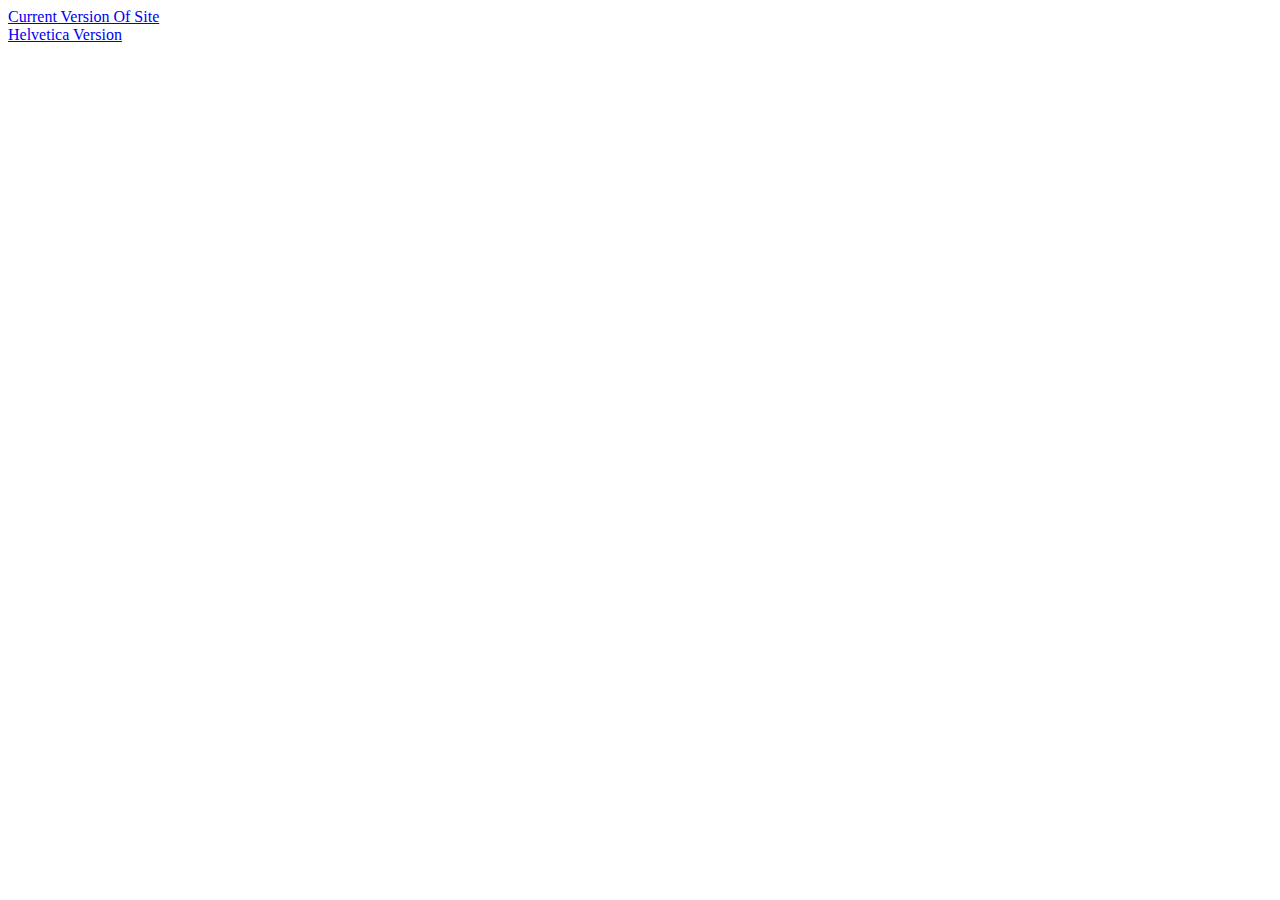
==== commit 562d7b6b: "Created two subdirectories for trying the site with a different font." ====
--- a/index.html
+++ b/index.html
@@ -1,542 +1,17 @@
-<!doctype html>
+<!DOCTYPE html>
 <html lang="en">
-  <head>
-    <!-- Required meta tags -->
-    <meta charset="utf-8">
-    <meta name="viewport" content="width=device-width, initial-scale=1">
-
-    <script type="text/javascript">
-      let envFileName = window.location.hostname.includes('localhost') ? 'localhost' : 'env';
-      var s = document.createElement('script');
-      let scripturl = './environments/' + envFileName + '.js';
-      console.log(scripturl);
-      s.setAttribute('src', scripturl);
-      document.head.appendChild(s);
-    </script> 
-    <!-- Bootstrap CSS -->
-    <link rel="stylesheet" href="./lib/bootstrap-5.1.3/dist/css/bootstrap.css">
-
-    <!-- fonts -->
-    <link rel="preconnect" href="https://fonts.googleapis.com">
-    <link rel="preconnect" href="https://fonts.gstatic.com" crossorigin>
-    <link href="https://fonts.googleapis.com/css2?family=Source+Sans+Pro:wght@300;400;600;700;900&family=Source+Serif+Pro:wght@300;400;600;700;900&display=swap" rel="stylesheet">
-    <!-- Custom CSS -->
-    <link rel="stylesheet" href="./assets/css/style.css">
-    <link
-      rel="stylesheet"
-      href="https://cdnjs.cloudflare.com/ajax/libs/animate.css/4.1.1/animate.min.css"
-    />
-    <title>ESG Fusion</title>
-
-    <link rel="apple-touch-icon" sizes="180x180" href="/apple-touch-icon.png">
-    <link rel="icon" type="image/png" sizes="32x32" href="/favicon-32x32.png">
-    <link rel="icon" type="image/png" sizes="16x16" href="/favicon-16x16.png">
-    <!-- <link rel="manifest" href="/site.webmanifest"> -->
-    <link rel="mask-icon" href="/safari-pinned-tab.svg" color="#5bbad5">
-    <meta name="msapplication-TileColor" content="#da532c">
-    <meta name="theme-color" content="#ffffff">
-  </head>
-  <body >
-
-    <!-- top navigation -->
-    <nav class="navbar navbar-expand-lg fixed-top navbar-light bg-transparent" id="navbar">
-      <div class="container-xl">
-        <a class="navbar-brand" href="#">
-          <img src="./assets/img/FusionLogoSVG.svg" alt="" height="75" style="animation: 2s ease-in;">
-        </a>
-        <button class="navbar-toggler" type="button" data-bs-toggle="collapse" data-bs-target="#navbarTogglerDemo02" aria-controls="navbarTogglerDemo02" aria-expanded="false" aria-label="Toggle navigation">
-          <span class="navbar-toggler-icon"></span>
-        </button>
-        <div class="collapse navbar-collapse" id="navbarTogglerDemo02">
-          <ul class="navbar-nav ms-auto mb-2 mb-lg-0">
-            <li class="nav-item">
-              <a class="nav-link active" href="#home">Home</a>
-            </li>
-            <li class="nav-item">
-              <a class="nav-link" href="#scoring">Scoring</a>
-            </li>
-            <li class="nav-item">
-              <a class="nav-link" href="#key-Features">Key Features</a>
-            </li>
-            <li class="nav-item">
-              <a class="nav-link" href="#v-f-business">Value Levers</a>
-            </li>
-            <li class="nav-item">
-              <a class="nav-link" href="#why-erm">Think ESG</a>
-            </li>
-          </ul>
-          <form class="d-flex">
-            <a class="btn btn-sm btn-secondary ms-3" href="#" target="_blank" id="clientLoginLink">Interactive Dashboard</a>
-            <button class="btn btn-sm btn-blue ms-3" type="button" data-bs-toggle="modal" data-bs-target="#scheduleModal">Request Trial</button>
-          </form>
-        </div>
-      </div>
-  </nav>
-
-    <!-- Header -->
-    <div class="container-xl" id="home">
-      <div class="row">
-        <div class="col-6 animate__fadeInLeft py-lg">
-            <!-- <h6 class="py-4 fw-600 mb-0 pb-0">“Climate Change and ESG Risks are Investment Risks!”</h6>
-            <p class="mt-2 text-secondary">– Larry Fink, Blackrock</p> -->
-            <h2 class="display-3 fw-700 pt-2">On-demand ESG Ratings and Insights</h2>
-            <p class="fs-16 my-4">High fidelity data driven ESG signals, delivered at speed, enables sustainable investment decisions, especially in private markets.</p>
-            <div class="row justify-content-start">
-              <!-- <div class="col-auto">
-                <button class="btn btn-sm btn-secondary">View Live Dashboard</button>
-              </div>
-              <div class="col-auto">
-                <button class="btn btn-sm btn-outline-blue">Download Sample Report</button>
-              </div>
-            </div> -->
-        </div>
-      </div>
+<head>
+    <meta charset="UTF-8">
+    <meta http-equiv="X-UA-Compatible" content="IE=edge">
+    <meta name="viewport" content="width=device-width, initial-scale=1.0">
+    <title>Font Change</title>
+</head>
+<body>
+    <div>
+        <a href="./Current/index.html">Current Version Of Site</a>
     </div>
-    
-    <!-- Section 1 Key features -->
-
-    <div class="container-xl mt-3" id="scoring">
-      <div class="row pt-3 align-items-center gx-5">
-        <div class="col">
-          <video id="videoPlayer" class="w-100 mt-3" controls muted autoplay loop preload="auto">
-            <source src="#" type="video/mp4">
-          Your browser does not support the video tag.
-          </video>
-        </div>
-        <div class="col">
-          <h2 class="pt-4 pb-2 fw-700">ESG domain expertise fused with advanced analytics</h2>
-          <p>ESG factors including climate change, diversity equity and inclusion (DEI), are vital to the success of privately owned companies and can no longer be ignored.
-
-            ESG Fusion combines deep domain expertise with explainable AI techniques to deliver an augmented ESG service for investors</p>
-        </div>
-      </div>
-
-      <div class="row pt-3 align-items-center gx-5">
-        <div class="col">
-          <h2 class="pt-4 pb-1 fw-700">Scoring Overview</h2>
-          <p>ESG Fusion Risk Score is comprised of three key components and is powered by an advanced analytics engine</p>
-          <img src="./assets/img/svg group section.svg" alt="ESG Fusion Scoring Overview" style="width: 100%;">
-        </div>
-      </div>
+    <div>
+        <a href="./Updated/index.html">Helvetica Version</a>
     </div>
-    
-    <div class="container-xl py-2" id="key-Features">
-      <div class="row pt-3">
-        <div class="col">
-          <h2 class="pt-3 pb-1 fw-700">Key Features</h2>
-          <div class="row">
-            <div class="col">
-              <h6 class=" text-dark">ESG Fusion provides the on-demand coverage you need with the right advice and high quality actionable results. </h6>
-            </div>
-          </div>
-        </div>
-      </div>
-      <div class="row py-3">
-        <div class="col">
-          <div class="card">
-            <div class="card-body">
-              <img src="./assets/img/on-demand.svg" class="" alt="">
-              <h4 class="card-title my-4">On demand ESG ratings</h4>
-              <p class="card-text">
-                Investor chooses a company and we perform the research within 48 hours
-              </p>
-              <br>
-              <a href="#" class="text-primary" data-bs-toggle="modal" data-bs-target="#pdfModal">Download Sample Report</a>
-            </div>
-          </div>
-        </div>
-        <div class="col">
-          <div class="card">
-            <div class="card-body">
-              <img src="./assets/img/Insights.svg" class="" alt="">
-              <h4 class="card-title my-4">Comprehensive ESG insights</h4>
-              <p class="card-text">
-                Including two ESG Risk dimensions - industry-driven business model risk and reputational risk- and measuring companies’ response to these risks.
-              </p>
-            </div>
-          </div>
-        </div>
-        <div class="col">
-          <div class="card">
-            <div class="card-body">
-              <img src="./assets/img/Risks.svg" class="" alt="">
-              <h4 class="card-title my-4">ESG risks and opportunities</h4>
-              <p class="card-text">
-                Measuring risks and opportunities for value creation as universal challenges of climate transition and sustainability are reshaping industries and markets.
-              </p>
-            </div>
-          </div>
-        </div>
-        <div class="col">
-          <div class="card">
-            <div class="card-body">
-              <img src="./assets/img/Use case.svg" class="" alt="">
-              <h4 class="card-title my-4">Access to deep ESG Expertise</h4>
-              <p class="card-text">
-                Complemented by excellent client servicing team that offers sustainablity guidance and training on ratings and research. 
-              </p>
-            </div>
-          </div>
-        </div>
-      </div>
-    </div>
-
-    <!-- section 2  value for business-->
-
-    <div class="container-xl" id="v-f-business">
-
-      <div class="row">
-        <div class="col">
-          <h2 class="fw-700 pt-3 pb-1">Value Levers</h2>
-          <p>ESG Fusion enables our clients to integrate ESG research and ratings into their processes</p>
-        </div>
-      </div>
-      <div class="row row-col-1 row-col-lg-3">
-
-        <div class="col-sm-6 col-lg-4 mb-4">
-          <div class="card h-100 border rounded">
-            <div class="card-body">
-              <div class="d-flex align-items-center mb-3">
-                <img src="./assets/img/Value/Monitoring.svg" height="24" alt="">
-                <h5 class="card-title mb-0 ms-3">ESG Monitoring</h5>
-              </div>
-              <p class="card-text">Measuring long-term business model related ESG risks, and companies’ progress in addressing Climate Change and ESG challenges.</p>
-          </div>
-          </div>
-        </div>
-
-        <div class="col-sm-6 col-lg-4 mb-4">
-          <div class="card h-100 border rounded">
-            <div class="card-body">
-              <div class="d-flex align-items-center mb-3">
-                <img src="./assets/img/Value/due-diligence.svg" height="24" alt="">
-                <h5 class="card-title mb-0 ms-3">ESG Due Diligence</h5>
-              </div>
-              <p class="card-text">Fast ESG risk signal on negative screening of reputational and norms-based violations and in-depth Due Diligence as part of complex credit or equity deals.</p>
-            </div>
-          </div>
-        </div>
-
-        <div class="col-sm-6 col-lg-4 mb-4">
-          <div class="card h-100 border rounded">
-            <div class="card-body">
-              <div class="d-flex align-items-center mb-3">
-                <img src="./assets/img/Value/scorecard.svg" height="24" alt="">
-                <h5 class="card-title mb-0 ms-3">ESG Scorecard</h5>
-                </div>
-              <p class="card-text">Decision-useful ESG data, analyses and insights on a company and fund level.</p>
-            </div>
-          </div>
-        </div>
-
-        <div class="col-sm-6 col-lg-4 mb-4">
-          <div class="card h-100 border rounded">
-            <div class="card-body">
-              <div class="d-flex align-items-center mb-3">
-                <img src="./assets/img/Value/engagement.svg" height="24" alt="">
-                <h5 class="card-title mb-0 ms-3">ESG Engagement</h5>
-              </div>
-              <p class="card-text">Engage with companies on an ongoing basis and increase ESG performance.</p>
-            </div>
-          </div>
-        </div>
-
-        <div class="col-sm-6 col-lg-4 mb-4">
-          <div class="card h-100 border rounded">
-            <div class="card-body">
-              <div class="d-flex align-items-center mb-3">
-                <img src="./assets/img/Value/benchmarking.svg" height="24" alt="">
-                <h5 class="card-title mb-0 ms-3">ESG Benchmarking</h5>
-              </div>
-              <p class="card-text">Comparing target performance within and across industries, i.e.. Comparing an Oil & Gas company with professional services company.</p>
-            </div>
-          </div>
-        </div>
-
-        <div class="col-sm-6 col-lg-4 mb-4">
-          <div class="card h-100 border rounded">
-            <div class="card-body">
-              <div class="d-flex align-items-center mb-3">
-                <img src="./assets/img/Value/reporting.svg" height="24" alt="">
-                <h5 class="card-title mb-0 ms-3">Internal & External Reporting</h5>
-              </div>
-              <p class="card-text">Reporting on ESG performance internally and externally to investors and relevant stakeholders.</p>
-            </div>
-          </div>
-        </div>
-      </div>
-    </div>
-
-    <!-- section 4 Why ERM -->
-
-    <div class="container-xl py-4" id="why-erm">
-      <div class="row">
-        <div class="col mb-3 text-center">
-          <h2 class="fw-700">Sustainability is our business</h2>
-        </div>
-      </div>
-      <div class="row row-col-1 row-col-lg-3 mt-5">
-        <div class="col">
-          <a href="https://www.sustainability.com/thinking/changing-climate-for-private-equity/" target="_blank">
-            <div class="card border-0 h-100 ">
-              <img src="./assets/img/link-1.jpg" class="card-img-top" style="width: 100%!important; height: 200px!important; object-fit: cover;" focusable="false"></img>
-              <div class="card-body ">
-                <p class="card-title h5">ERM and Ceres's combined strengths to study private equity’s grasp of climate-related trends</p>
-              </div>
-            </div>
-          </a>
-        </div>
-        <div class="col">
-          <a href="https://www.sustainability.com/thinking/connecting-esg-capital-markets-and-cfos/" target="_blank">
-            <div class="card border-0 h-100">
-              <img src="./assets/img/link-2.jpg" class="card-img-top" style="width: 100%!important; height: 200px!important; object-fit: cover;" focusable="false"></img>
-              <div class="card-body">
-                <p class="card-title h5">The evolving relationship between ESG, capital markets, and corporate finance.</p>
-                
-              </div>
-            </div>
-          </a>
-        </div>
-        <div class="col">
-          <a href="https://www.erm.com/news/private-equity-firms-that-are-esg-strong-are-likely-to-be-winners-as-businesses-reset-following-the-shocks-of-2020-a-new-survey-shows/" target="_blank">
-            <div class="card border-0 h-100">
-              <img src="./assets/img/link-3.png" class="card-img-top" focusable="false" style="width: 100%!important; height: 200px!important; object-fit: cover;"></img>
-              <div class="card-body">
-                <p class="card-title h5">Private Equity firms that are ‘ESG strong’ are likely to be winners</p>
-              </div>
-            </div>
-          </a>
-        </div>
-      </div>
-      <div class="row">
-        <div class="col">
-          <div class="row mt-3">
-            <div class="col text-center p-3"> 
-              <img src="./assets/img/ERM-1.svg" class="" alt="">
-              <h6 class="fw-700 pt-2">50 Years of ESG Excellence</h6>
-              <p class="py-2">The largest global pure play sustainability consultancy with hundreds of analysts around the world with deep <em>'on the ground'</em> expertise</p>
-            </div>
-            <div class="col text-center p-3">
-              <img src="./assets/img/ERM-2.svg" class="" alt="">
-              <h6 class="fw-700 pt-2">Quality through leadership</h6>
-              <p class="py-2">Relevant, credible, unique content shared through an extensive network of ESG experts with a consultative approach through and through</p>
-            </div>
-          </div>
-          <div class="row">
-            <div class="col text-center p-3">
-              <img src="./assets/img/ERM-3.svg" class="" alt="">
-              <h6 class="fw-700 pt-2">A Robust Business</h6>
-              <p class="py-2">A growing client portfolio consisting of over 140K+ clients </p>
-            </div>
-            <div class="col text-center p-3">
-              <img src="./assets/img/ERM-4.svg" class="" alt="">
-              <h6 class="fw-700 pt-2">World Class Consultancy</h6>
-              <p class="py-2">ERM supports clients to operationalize sustainability with our “boots to boardroom” approach by developing strategic and technical solutions for any objective at all levels of the organization</p>
-            </div>
-          </div>
-        </div>
-      </div>
-
-    </div>
-
-    <!-- section 5 Latest update -->
-
-    <div class="container-fluid" id="demo1">
-      <div class="row align-items-center" style="height: 300px;">
-        <div class="col">
-          <div class="text-center">
-            <h1 class="fw-700 text-white">Get Started Now</h1>
-            <button class="btn btn-sm btn-blue" data-bs-toggle="modal" data-bs-target="#scheduleModal">Request Trial</button>
-          </div>
-        </div>
-      </div>
-    </div>
-
-    <!-- footer -->
-
-    <div class="container-fluid py-4 pt-0" id="footer">
-      <div class="container-xl">
-        <div class="row">
-          <div class="col mx-auto">
-            <div class="row align-items-center">
-              <div class="col">
-              </div>
-            </div>
-          </div>
-        </div>
-        <div class="row mt-3 align-items-center">
-          <div class="col me-auto">
-            <img src="./assets/img/FusionLogoSVG.svg" height="48" alt="">
-          </div>
-          <div class="col">
-            <p class="text-end mt-3"><a href="https://erm.com" target="_blank" class="text-primary">ERM Website </a> | <a href="#" target="_blank" class="text-primary">SustainAbility Institute </a>| 2021 @ERM</p>
-          </div>
-        </div>
-      </div>
-    </div>
-
-
-    <div class="modal fade" id="scheduleModal" tabindex="-1" aria-labelledby="scheduleModalLabel" aria-hidden="true">
-      <div class="modal-dialog modal-dialog-centered modal-md">
-        <div class="modal-content">
-          <div class="modal-header border-0 align-items-start">
-            <span>
-              <h5 class="modal-title mb-1 fw-600" id="scheduleModalLabel">Schedule a Demo</h5>
-              <p>Please enter your contact details, our ESG Fusion experts will reach out to you soon!</p>
-            </span>
-            <button type="button" class="btn-close mt-1" data-bs-dismiss="modal" aria-label="Close"></button>
-          </div>
-          <div class="modal-body">
-            <div class="row align-items-center">  
-              <!-- <div class="col-5">
-                <img src="./assets/img/contact.svg" class="img-fluid" alt="">
-              </div> -->
-              <div class="col-12">
-                <div id="alertSuccess" class="alert alert-success" role="alert" style="display:none">
-                  We have received your request. Our representative will reach out to you soon.
-                </div>
-                <div id="alertError" class="alert alert-danger" role="alert" style="display:none">
-                 An error occured. Please try again later.
-                </div>
-                <form id="frmDetails">
-                  <div class="row">
-                    <div class="col mb-2">
-                      <label for="name" class="form-label">Name <span class="text-danger"><strong>*</strong></span></label>
-                      <input type="text" class="form-control" id="name" name="name" maxlength="500" required>
-                    </div>
-                  </div>
-                  <div class="row mb-2">
-                    <div class="col">
-                      <label for="email" class="form-label">Email address <span class="text-danger"><strong>*</strong></span></label>
-                      <input type="email" class="form-control" id="email" name="email" maxlength="400" required>
-                    </div>
-                    <div class="col">
-                      <label for="Phone" class="form-label">Phone Number</label>
-                      <input type="tel" class="form-control" id="phone" name="phone">
-                    </div>
-                  </div>
-                  <div class="row mb-2">
-                    <div class="col">
-                      <label for="country" class="form-label">Country</label>
-                      <select class="form-select" id="country" name="country">
-                        <option value='' selected> -- Select Country -- </option>
-                      </select>
-                    </div>
-                  </div>
-                  <div class="row mb-2">
-                    <div class="col">
-                      <label for="company" class="form-label">Company name <span class="text-danger"><strong>*</strong></span></label>
-                      <input type="text" class="form-control" id="company" name="company" maxlength="200" required>
-                    </div>
-                    <div class="col">
-                      <label for="j-title" class="form-label">Job Title</label>
-                      <input type="text" class="form-control" id="jobtitle" name="jobtitle" maxlength="200">
-                    </div>
-                  </div>
-                  <div class="row mb-2">
-                    <div class="col">
-                      <label for="message" class="form-label">Message</label>
-                      <textarea class="form-control" id="message" name="message" rows="3" maxlength="2000"></textarea>
-                    </div>
-                  </div>
-                </form>
-              </div>
-            </div>
-            
-          </div>
-          <div class="modal-footer border-0">
-            <button type="button" class="btn btn-secondary" data-bs-dismiss="modal">Close</button>
-            <button type="button" class="btn btn-blue" id="btnSubmit">Submit</button>
-          </div>
-        </div>
-      </div>
-    </div>
-
-    <div class="modal fade" id="reportModal" tabindex="-1" aria-labelledby="reportModalLabel" aria-hidden="true">
-      <div class="modal-dialog modal-fullscreen">
-        <div class="modal-content">
-          <div class="modal-header border-0 align-items-start">
-            <span>
-              <h5 class="modal-title mb-1 fw-600" id="reportModalLabel">Live Dashboard</h5>              
-            </span>
-            <button type="button" class="btn-close mt-1" data-bs-dismiss="modal" aria-label="Close"></button>
-          </div>
-          <div class="modal-body">
-            <div class="row align-items-center">  
-              <div class="col-12">
-                <div>
-                  <iframe id="powerBiFrame">
-
-                  </iframe>
-                </div>
-              </div>
-            </div>
-            
-          </div>
-          <div class="modal-footer border-0">
-            <button type="button" class="btn btn-secondary" data-bs-dismiss="modal">Close</button>
-          </div>
-        </div>
-      </div>
-    </div>
-
-    <div class="modal fade" id="pdfModal" tabindex="-1" aria-labelledby="pdfModalLabel" aria-hidden="true">
-      <div class="modal-dialog modal-fullscreen">
-        <div class="modal-content">
-          <div class="modal-header border-0 align-items-start">
-            <span>
-              <h5 class="modal-title mb-1 fw-600" id="pdfModalLabel">Sample Report</h5>              
-            </span>
-            <button type="button" class="btn-close mt-1" data-bs-dismiss="modal" aria-label="Close"></button>
-          </div>
-          <div class="modal-body">
-            <div class="row align-items-center">  
-              <div class="col-12 text-center">
-                <div style="padding-bottom: 5px;">
-                  <div>                    
-                    <button type="button" class="btn btn-secondary" id="prev">
-                      <svg xmlns="http://www.w3.org/2000/svg" width="16" height="16" fill="currentColor" class="bi bi-caret-left-fill" viewBox="0 0 16 16">
-                        <path d="m3.86 8.753 5.482 4.796c.646.566 1.658.106 1.658-.753V3.204a1 1 0 0 0-1.659-.753l-5.48 4.796a1 1 0 0 0 0 1.506z"></path>
-                      </svg>
-                    </button>
-                    &nbsp; &nbsp;
-                    <span>Page: <span id="page_num"></span> / <span id="page_count"></span></span>
-                    &nbsp; &nbsp;                    
-                    <button type="button" class="btn btn-secondary" id="next">
-                      <svg xmlns="http://www.w3.org/2000/svg" width="16" height="16" fill="currentColor" class="bi bi-caret-right-fill" viewBox="0 0 16 16">
-                        <path d="m12.14 8.753-5.482 4.796c-.646.566-1.658.106-1.658-.753V3.204a1 1 0 0 1 1.659-.753l5.48 4.796a1 1 0 0 1 0 1.506z"></path>
-                      </svg>
-                    </button>
-
-                    <button class="btn btn-secondary" id="downloadReport" onclick="DownloadPdf()">Download</button>
-                    
-                  </div>
-                  
-                </div>
-                
-                <canvas id="the-canvas"></canvas>
-              </div>
-            </div>
-            
-          </div>
-          <div class="modal-footer border-0">
-            <button type="button" class="btn btn-secondary" data-bs-dismiss="modal">Close</button>
-          </div>
-        </div>
-      </div>
-    </div>
-    
-    <!-- Bootstrap JS -->
-    <script src="./lib/bootstrap-5.1.3/dist/js/bootstrap.bundle.js"></script>
-    <!-- bootstrap masonry grid -->
-    
-    <script src=
-    "https://ajax.googleapis.com/ajax/libs/jquery/3.3.1/jquery.min.js">
-        </script>
-    <script src="./lib/jquery-validate/jquery.validate.min.js"></script>       
-    <script src="./environments/environment.js"></script>
-    <script src="./lib/pdfjs/build/pdf.js"></script>
-    <script src="./lib/pdfviewer.js"></script>
-    <script src="./lib/index.js"></script>
-  </body>
+</body>
 </html>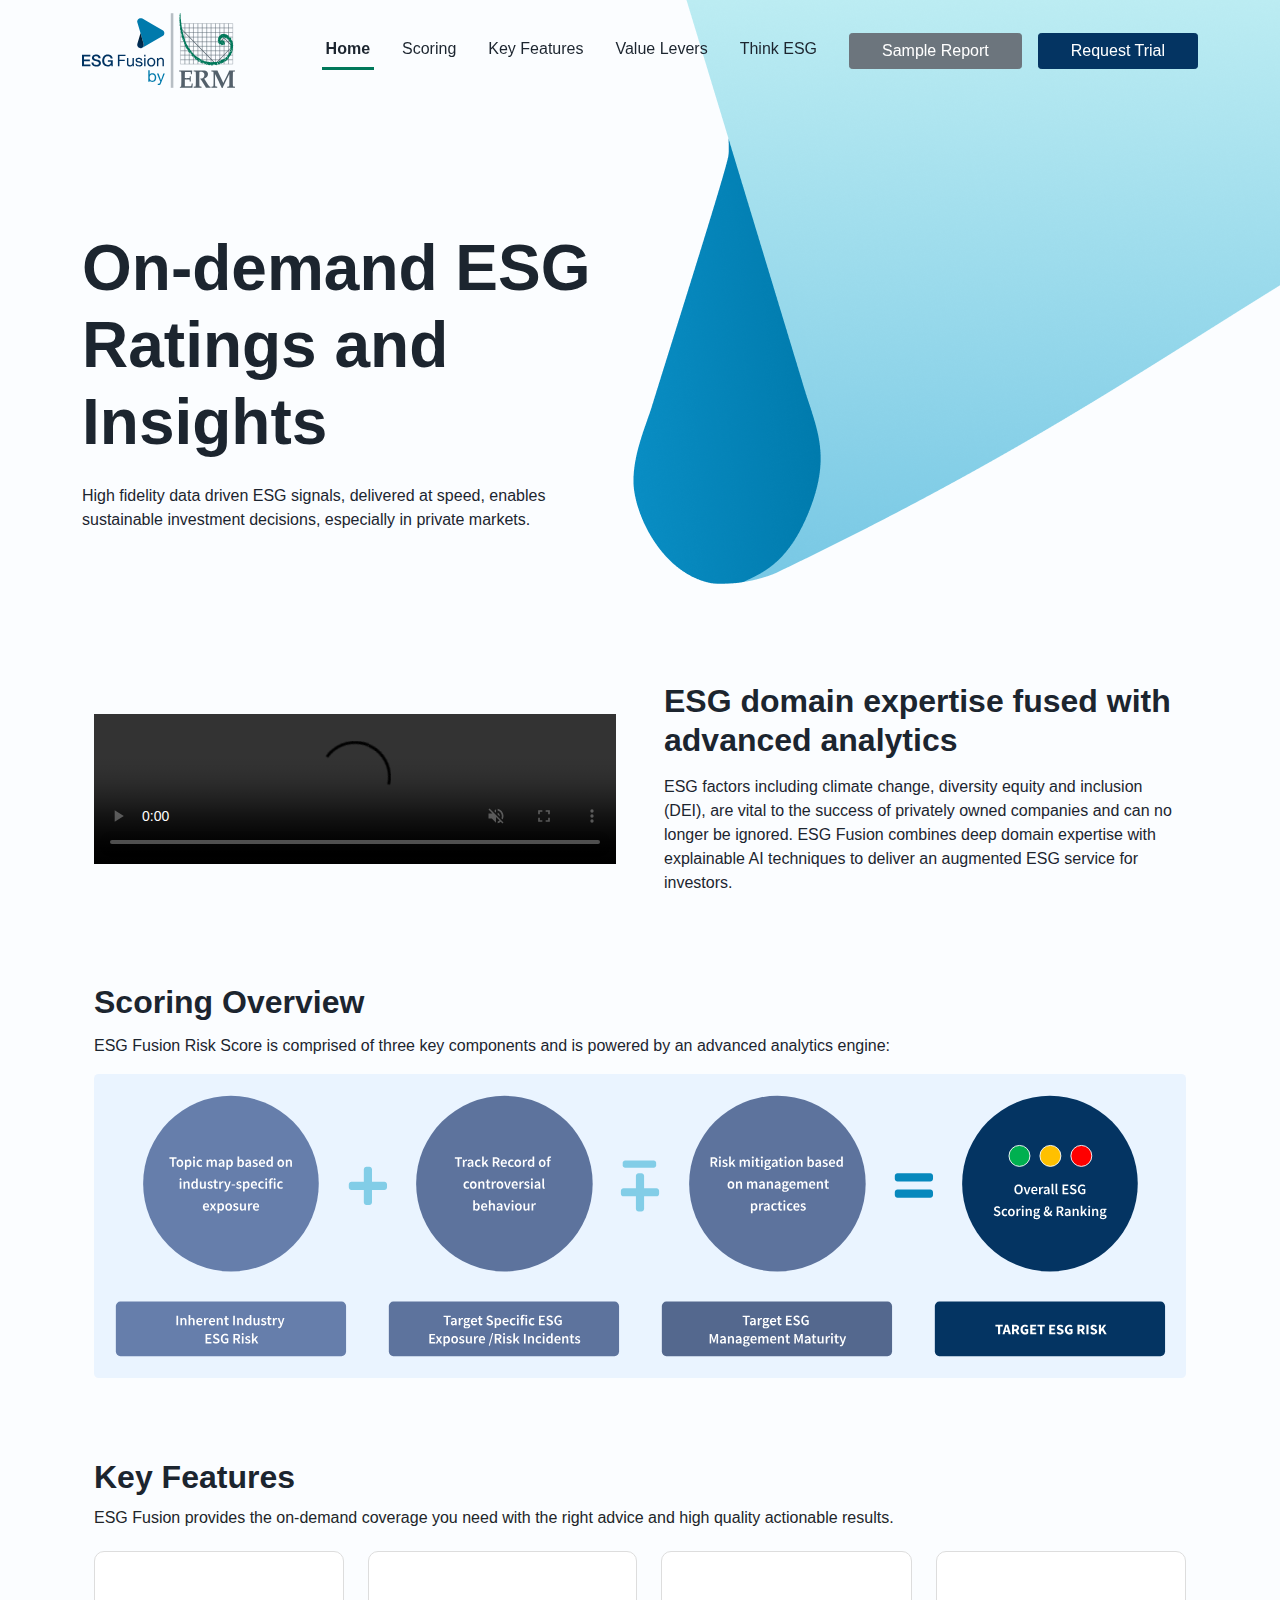
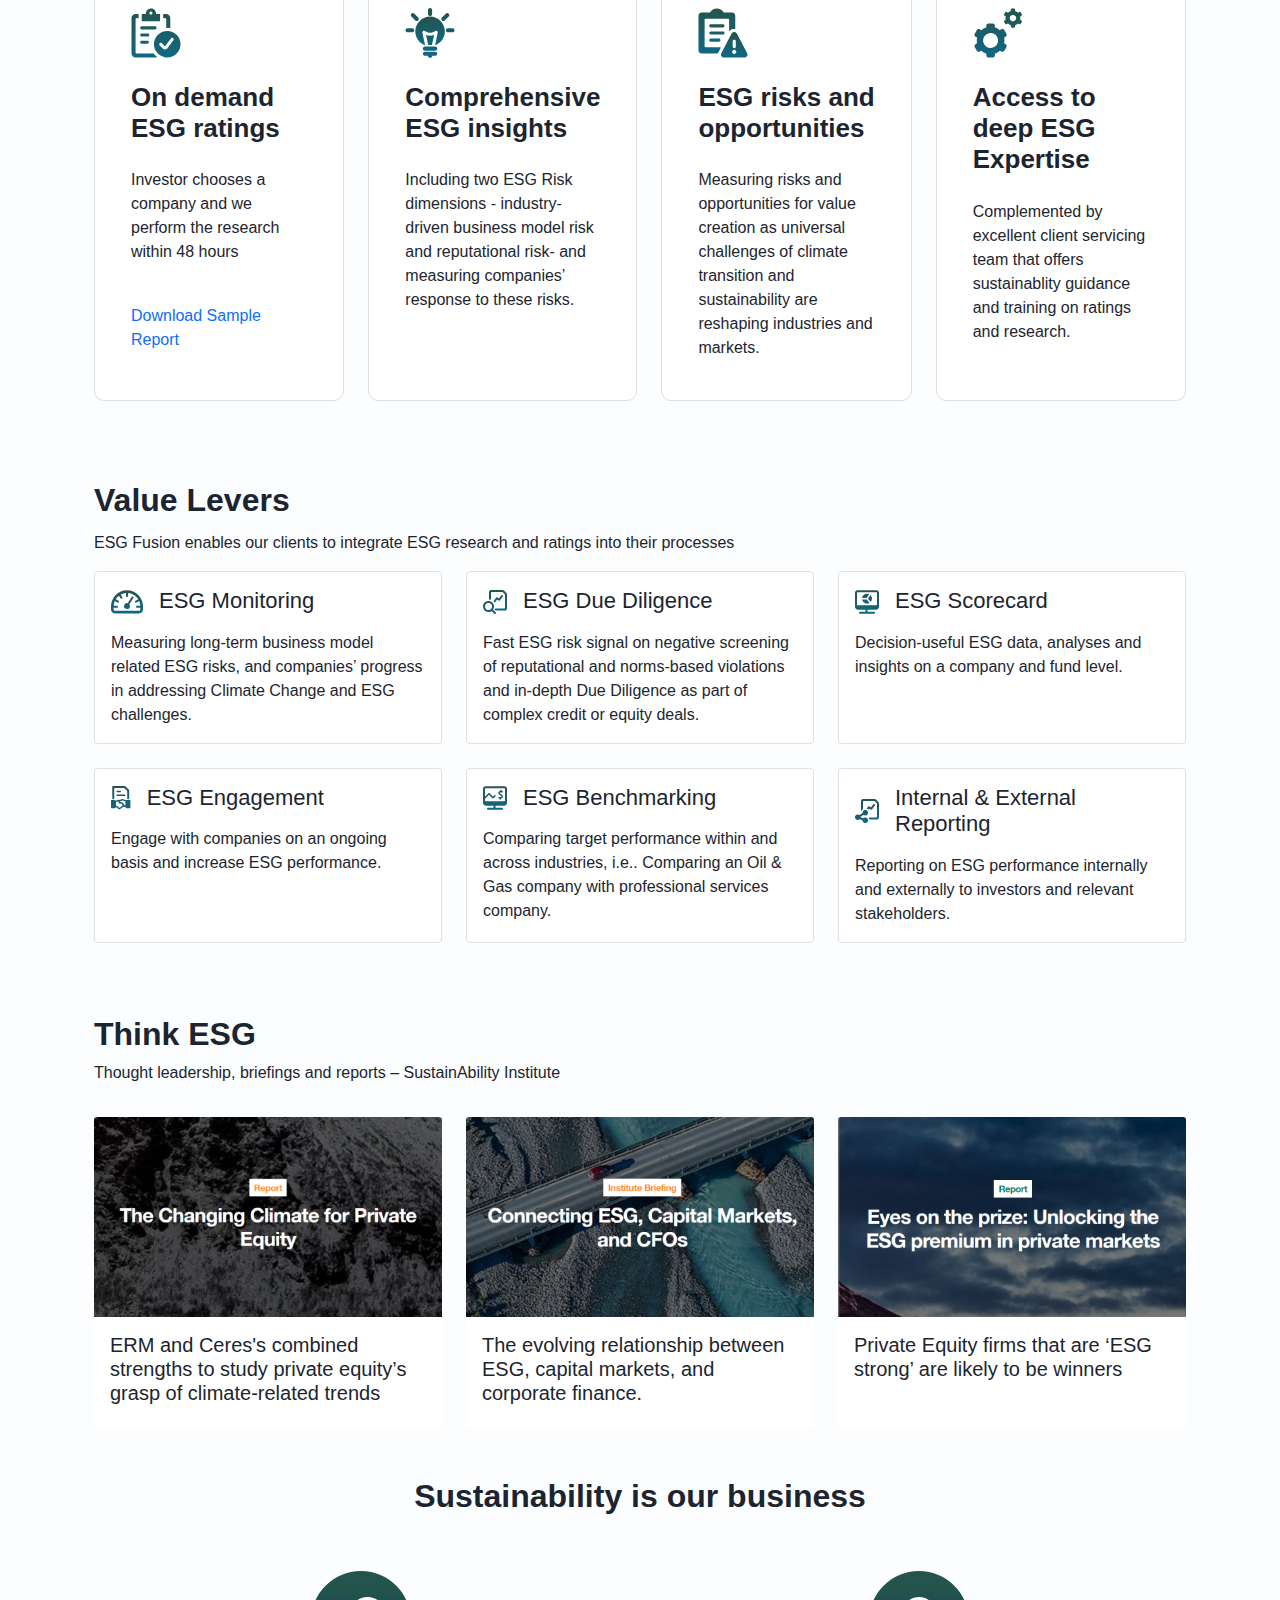
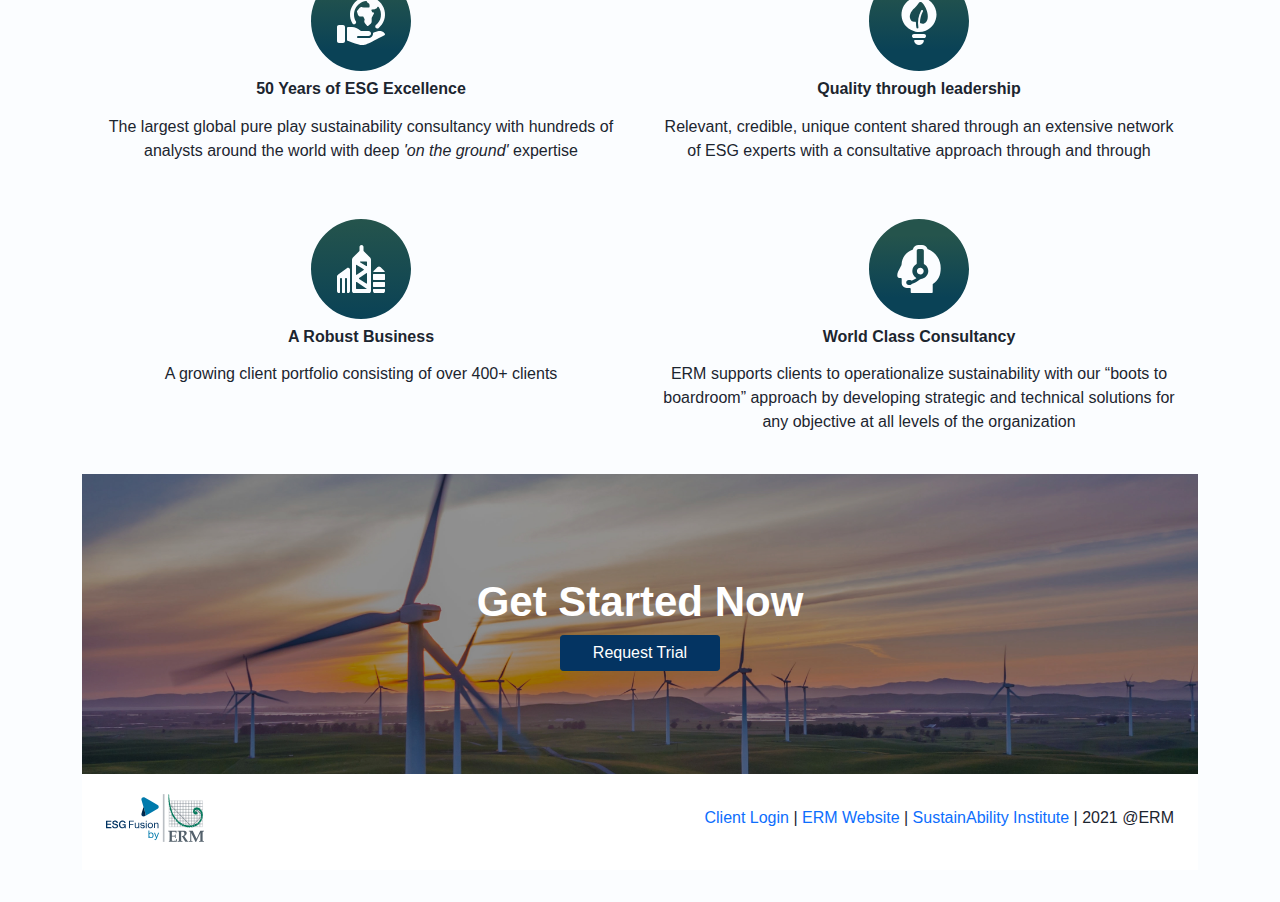
==== commit b31a2589: "Bringing in the updated version from Developers" ====
--- a/index.html
+++ b/index.html
@@ -1,17 +1,537 @@
-<!DOCTYPE html>
+<!doctype html>
 <html lang="en">
-<head>
-    <meta charset="UTF-8">
-    <meta http-equiv="X-UA-Compatible" content="IE=edge">
-    <meta name="viewport" content="width=device-width, initial-scale=1.0">
-    <title>Font Change</title>
-</head>
-<body>
-    <div>
-        <a href="./Current/index.html">Current Version Of Site</a>
-    </div>
-    <div>
-        <a href="./Updated/index.html">Helvetica Version</a>
-    </div>
-</body>
+  <head>
+    <!-- Required meta tags -->
+    <meta charset="utf-8">
+    <meta name="viewport" content="width=device-width, initial-scale=1">
+
+    <!-- Bootstrap CSS -->
+    <link rel="stylesheet" href="./lib/bootstrap-5.1.3/dist/css/bootstrap.css">
+
+    <!-- fonts -->
+    <!-- <link rel="preconnect" href="https://fonts.googleapis.com">
+    <link rel="preconnect" href="https://fonts.gstatic.com" crossorigin>
+    <link href="https://fonts.googleapis.com/css2?family=Source+Sans+Pro:wght@300;400;600;700;900&family=Source+Serif+Pro:wght@300;400;600;700;900&display=swap" rel="stylesheet"> -->
+    <!-- Custom CSS -->
+    <link rel="stylesheet" href="./assets/css/style.css">
+    <link
+      rel="stylesheet"
+      href="https://cdnjs.cloudflare.com/ajax/libs/animate.css/4.1.1/animate.min.css"
+    />
+    <title>ESG Fusion</title>
+
+    <link rel="apple-touch-icon" sizes="180x180" href="/apple-touch-icon.png">
+    <link rel="icon" type="image/png" sizes="32x32" href="/favicon-32x32.png">
+    <link rel="icon" type="image/png" sizes="16x16" href="/favicon-16x16.png">
+    <!-- <link rel="manifest" href="/site.webmanifest"> -->
+    <link rel="mask-icon" href="/safari-pinned-tab.svg" color="#5bbad5">
+    <meta name="msapplication-TileColor" content="#da532c">
+    <meta name="theme-color" content="#ffffff">
+  </head>
+  <body >
+
+    <!-- top navigation -->
+    <nav class="navbar navbar-expand-lg fixed-top navbar-light bg-transparent" id="navbar">
+      <div class="container-xl">
+        <a class="navbar-brand" href="#">
+          <img src="./assets/img/FusionLogoSVG.svg" alt="" height="75" style="animation: 2s ease-in;">
+        </a>
+        <button class="navbar-toggler" type="button" data-bs-toggle="collapse" data-bs-target="#navbarTogglerDemo02" aria-controls="navbarTogglerDemo02" aria-expanded="false" aria-label="Toggle navigation">
+          <span class="navbar-toggler-icon"></span>
+        </button>
+        <div class="collapse navbar-collapse" id="navbarTogglerDemo02">
+          <ul class="navbar-nav ms-auto mb-2 mb-lg-0">
+            <li class="nav-item">
+              <a class="nav-link active" href="#home">Home</a>
+            </li>
+            <li class="nav-item">
+              <a class="nav-link" href="#scoring">Scoring</a>
+            </li>
+            <li class="nav-item">
+              <a class="nav-link" href="#key-Features">Key Features</a>
+            </li>
+            <li class="nav-item">
+              <a class="nav-link" href="#v-f-business">Value Levers</a>
+            </li>
+            <li class="nav-item">
+              <a class="nav-link" href="#why-erm">Think ESG</a>
+            </li>
+          </ul>
+          <form class="d-flex">
+            <button class="btn btn-sm btn-secondary ms-3" type="button" data-bs-toggle="modal" data-bs-target="#pdfModal">Sample Report</button>
+            <button class="btn btn-sm btn-blue ms-3" type="button" data-bs-toggle="modal" data-bs-target="#scheduleModal">Request Trial</button>
+          </form>
+        </div>
+      </div>
+  </nav>
+
+    <!-- Header -->
+    <div class="container-xl" id="home">
+      <div class="row">
+        <div class="col-6 animate__fadeInLeft py-lg">
+            <h2 class="display-3 fw-700 pt-2">On-demand ESG Ratings and Insights</h2>
+            <p class="fs-16 my-4">High fidelity data driven ESG signals, delivered at speed, enables sustainable investment decisions, especially in private markets.</p>
+            <div class="row justify-content-start">
+        </div>
+      </div>
+    </div>
+    
+    <!-- Section 1 Key features -->
+
+    <div class="container-xl mt-2" id="scoring">
+      <div class="row pt-3 align-items-center gx-5">
+        <div class="col">
+          <video id="videoPlayer" class="w-100 mt-3" controls muted autoplay loop preload="auto">
+            <source src="#" type="video/mp4">
+          Your browser does not support the video tag.
+          </video>
+        </div>
+        <div class="col">
+          <h2 class="pt-4 pb-2 fw-700">ESG domain expertise fused with advanced analytics</h2>
+          <p>ESG factors including climate change, diversity equity and inclusion (DEI), are vital to the success of privately owned companies and can no longer be ignored.
+
+            ESG Fusion combines deep domain expertise with explainable AI techniques to deliver an augmented ESG service for investors.</p>
+        </div>
+      </div>
+
+      <div class="row pt-5 align-items-center gx-5">
+        <div class="col">
+          <h2 class="pt-4 pb-1 fw-700">Scoring Overview</h2>
+          <p>ESG Fusion Risk Score is comprised of three key components and is powered by an advanced analytics engine:</p>
+          <img src="./assets/img/svg group section.svg" alt="ESG Fusion Scoring Overview" style="width: 100%;">
+        </div>
+      </div>
+    </div>
+    
+    <div class="container-xl mt-5" id="key-Features">
+      <div class="row pt-3">
+        <div class="col">
+          <h2 class="pt-3 pb-1 fw-700">Key Features</h2>
+          <div class="row">
+            <div class="col">
+              <h6 class=" text-dark">ESG Fusion provides the on-demand coverage you need with the right advice and high quality actionable results. </h6>
+            </div>
+          </div>
+        </div>
+      </div>
+      <div class="row py-3">
+        <div class="col">
+          <div class="card">
+            <div class="card-body">
+              <img src="./assets/img/on-demand.svg" class="" alt="">
+              <h4 class="card-title my-4">On demand ESG ratings</h4>
+              <p class="card-text">
+                Investor chooses a company and we perform the research within 48 hours
+              </p>
+              <br>
+              <a href="#" class="text-primary" data-bs-toggle="modal" data-bs-target="#pdfModal">Download Sample Report</a>
+            </div>
+          </div>
+        </div>
+        <div class="col">
+          <div class="card">
+            <div class="card-body">
+              <img src="./assets/img/Insights.svg" class="" alt="">
+              <h4 class="card-title my-4">Comprehensive ESG insights</h4>
+              <p class="card-text">
+                Including two ESG Risk dimensions - industry-driven business model risk and reputational risk- and measuring companies’ response to these risks.
+              </p>
+            </div>
+          </div>
+        </div>
+        <div class="col">
+          <div class="card">
+            <div class="card-body">
+              <img src="./assets/img/Risks.svg" class="" alt="">
+              <h4 class="card-title my-4">ESG risks and opportunities</h4>
+              <p class="card-text">
+                Measuring risks and opportunities for value creation as universal challenges of climate transition and sustainability are reshaping industries and markets.
+              </p>
+            </div>
+          </div>
+        </div>
+        <div class="col">
+          <div class="card">
+            <div class="card-body">
+              <img src="./assets/img/Use case.svg" class="" alt="">
+              <h4 class="card-title my-4">Access to deep ESG Expertise</h4>
+              <p class="card-text">
+                Complemented by excellent client servicing team that offers sustainablity guidance and training on ratings and research. 
+              </p>
+            </div>
+          </div>
+        </div>
+      </div>
+    </div>
+
+    <!-- section 2  value for business-->
+
+    <div class="container-xl mt-5" id="v-f-business">
+      <div class="row">
+        <div class="col">
+          <h2 class="fw-700 pt-3 pb-1">Value Levers</h2>
+          <p>ESG Fusion enables our clients to integrate ESG research and ratings into their processes</p>
+        </div>
+      </div>
+      <div class="row row-col-1 row-col-lg-3">
+
+        <div class="col-sm-6 col-lg-4 mb-4">
+          <div class="card h-100 border rounded">
+            <div class="card-body">
+              <div class="d-flex align-items-center mb-3">
+                <img src="./assets/img/Value/Monitoring.svg" height="24" alt="">
+                <h5 class="card-title mb-0 ms-3">ESG Monitoring</h5>
+              </div>
+              <p class="card-text">Measuring long-term business model related ESG risks, and companies’ progress in addressing Climate Change and ESG challenges.</p>
+          </div>
+          </div>
+        </div>
+
+        <div class="col-sm-6 col-lg-4 mb-4">
+          <div class="card h-100 border rounded">
+            <div class="card-body">
+              <div class="d-flex align-items-center mb-3">
+                <img src="./assets/img/Value/due-diligence.svg" height="24" alt="">
+                <h5 class="card-title mb-0 ms-3">ESG Due Diligence</h5>
+              </div>
+              <p class="card-text">Fast ESG risk signal on negative screening of reputational and norms-based violations and in-depth Due Diligence as part of complex credit or equity deals.</p>
+            </div>
+          </div>
+        </div>
+
+        <div class="col-sm-6 col-lg-4 mb-4">
+          <div class="card h-100 border rounded">
+            <div class="card-body">
+              <div class="d-flex align-items-center mb-3">
+                <img src="./assets/img/Value/scorecard.svg" height="24" alt="">
+                <h5 class="card-title mb-0 ms-3">ESG Scorecard</h5>
+                </div>
+              <p class="card-text">Decision-useful ESG data, analyses and insights on a company and fund level.</p>
+            </div>
+          </div>
+        </div>
+
+        <div class="col-sm-6 col-lg-4 mb-4">
+          <div class="card h-100 border rounded">
+            <div class="card-body">
+              <div class="d-flex align-items-center mb-3">
+                <img src="./assets/img/Value/engagement.svg" height="24" alt="">
+                <h5 class="card-title mb-0 ms-3">ESG Engagement</h5>
+              </div>
+              <p class="card-text">Engage with companies on an ongoing basis and increase ESG performance.</p>
+            </div>
+          </div>
+        </div>
+
+        <div class="col-sm-6 col-lg-4 mb-4">
+          <div class="card h-100 border rounded">
+            <div class="card-body">
+              <div class="d-flex align-items-center mb-3">
+                <img src="./assets/img/Value/benchmarking.svg" height="24" alt="">
+                <h5 class="card-title mb-0 ms-3">ESG Benchmarking</h5>
+              </div>
+              <p class="card-text">Comparing target performance within and across industries, i.e.. Comparing an Oil & Gas company with professional services company.</p>
+            </div>
+          </div>
+        </div>
+
+        <div class="col-sm-6 col-lg-4 mb-4">
+          <div class="card h-100 border rounded">
+            <div class="card-body">
+              <div class="d-flex align-items-center mb-3">
+                <img src="./assets/img/Value/reporting.svg" height="24" alt="">
+                <h5 class="card-title mb-0 ms-3">Internal & External Reporting</h5>
+              </div>
+              <p class="card-text">Reporting on ESG performance internally and externally to investors and relevant stakeholders.</p>
+            </div>
+          </div>
+        </div>
+      </div>
+    </div>
+
+    <!-- section 4 Why ERM -->
+
+    <div class="container-xl mt-5" id="why-erm">
+      <div class="row">
+        <div class="col mb-2">
+          <h2 class="fw-700">Think ESG</h2>
+          <p>Thought leadership, briefings and reports – <a href="https://sustainability.com" target="_blank">SustainAbility Institute</a></p>
+        </div>
+      </div>
+      <div class="row row-col-1 row-col-lg-3 mt-2">
+        <div class="col">
+          <a href="https://www.sustainability.com/thinking/changing-climate-for-private-equity/" target="_blank">
+            <div class="card border-0 h-100 ">
+              <img src="./assets/img/link-1.jpg" class="card-img-top" style="width: 100%!important; height: 200px!important; object-fit: cover;" focusable="false"></img>
+              <div class="card-body ">
+                <p class="card-title h5">ERM and Ceres's combined strengths to study private equity’s grasp of climate-related trends</p>
+              </div>
+            </div>
+          </a>
+        </div>
+        <div class="col">
+          <a href="https://www.sustainability.com/thinking/connecting-esg-capital-markets-and-cfos/" target="_blank">
+            <div class="card border-0 h-100">
+              <img src="./assets/img/link-2.jpg" class="card-img-top" style="width: 100%!important; height: 200px!important; object-fit: cover;" focusable="false"></img>
+              <div class="card-body">
+                <p class="card-title h5">The evolving relationship between ESG, capital markets, and corporate finance.</p>
+                
+              </div>
+            </div>
+          </a>
+        </div>
+        <div class="col">
+          <a href="https://www.erm.com/news/private-equity-firms-that-are-esg-strong-are-likely-to-be-winners-as-businesses-reset-following-the-shocks-of-2020-a-new-survey-shows/" target="_blank">
+            <div class="card border-0 h-100">
+              <img src="./assets/img/link-3.png" class="card-img-top" focusable="false" style="width: 100%!important; height: 200px!important; object-fit: cover;"></img>
+              <div class="card-body">
+                <p class="card-title h5">Private Equity firms that are ‘ESG strong’ are likely to be winners</p>
+              </div>
+            </div>
+          </a>
+        </div>
+      </div>
+      <div class="row">
+        <div class="col mb-3 text-center mt-5">
+          <h2 class="fw-700">Sustainability is our business</h2>
+        </div>
+      </div>
+      <div class="row">
+        <div class="col">
+          <div class="row mt-3">
+            <div class="col text-center p-3"> 
+              <img src="./assets/img/ERM-1.svg" class="" alt="">
+              <h6 class="fw-700 pt-2">50 Years of ESG Excellence</h6>
+              <p class="py-2">The largest global pure play sustainability consultancy with hundreds of analysts around the world with deep <em>'on the ground'</em> expertise</p>
+            </div>
+            <div class="col text-center p-3">
+              <img src="./assets/img/ERM-2.svg" class="" alt="">
+              <h6 class="fw-700 pt-2">Quality through leadership</h6>
+              <p class="py-2">Relevant, credible, unique content shared through an extensive network of ESG experts with a consultative approach through and through</p>
+            </div>
+          </div>
+          <div class="row">
+            <div class="col text-center p-3">
+              <img src="./assets/img/ERM-3.svg" class="" alt="">
+              <h6 class="fw-700 pt-2">A Robust Business</h6>
+              <p class="py-2">A growing client portfolio consisting of over 400+ clients </p>
+            </div>
+            <div class="col text-center p-3">
+              <img src="./assets/img/ERM-4.svg" class="" alt="">
+              <h6 class="fw-700 pt-2">World Class Consultancy</h6>
+              <p class="py-2">ERM supports clients to operationalize sustainability with our “boots to boardroom” approach by developing strategic and technical solutions for any objective at all levels of the organization</p>
+            </div>
+          </div>
+        </div>
+      </div>
+
+    </div>
+
+    <!-- section 5 Latest update -->
+
+    <div class="container-fluid" id="demo1">
+      <div class="row align-items-center" style="height: 300px;">
+        <div class="col">
+          <div class="text-center">
+            <h1 class="fw-700 text-white">Get Started Now</h1>
+            <button class="btn btn-sm btn-blue" data-bs-toggle="modal" data-bs-target="#scheduleModal">Request Trial</button>
+          </div>
+        </div>
+      </div>
+    </div>
+
+    <!-- footer -->
+
+    <div class="container-fluid py-4 pt-0" id="footer">
+      <div class="container-xl">
+        <div class="row">
+          <div class="col mx-auto">
+            <div class="row align-items-center">
+              <div class="col">
+              </div>
+            </div>
+          </div>
+        </div>
+        <div class="row mt-3 align-items-center">
+          <div class="col me-auto">
+            <img src="./assets/img/FusionLogoSVG.svg" height="48" alt="">
+          </div>
+          <div class="col">
+            <p class="text-end mt-3"><a href="#" target="_blank" id="clientLoginLink" class="text-primary">Client Login </a> | <a href="https://erm.com" target="_blank" class="text-primary">ERM Website </a> | <a href="https://www.sustainability.com/" target="_blank" class="text-primary">SustainAbility Institute </a>| 2021 @ERM</p>
+          </div>
+        </div>
+      </div>
+    </div>
+
+
+    <div class="modal fade" id="scheduleModal" tabindex="-1" aria-labelledby="scheduleModalLabel" aria-hidden="true">
+      <div class="modal-dialog modal-dialog-centered modal-md">
+        <div class="modal-content">
+          <div class="modal-header border-0 align-items-start">
+            <span>
+              <h5 class="modal-title mb-1 fw-600" id="scheduleModalLabel">Request Trial</h5>
+              <p>Please enter your contact details, our ESG Fusion experts will reach out to you soon!</p>
+            </span>
+            <button type="button" class="btn-close mt-1" data-bs-dismiss="modal" aria-label="Close"></button>
+          </div>
+          <div class="modal-body">
+            <div class="row align-items-center">  
+              <!-- <div class="col-5">
+                <img src="./assets/img/contact.svg" class="img-fluid" alt="">
+              </div> -->
+              <div class="col-12">
+                <div id="alertSuccess" class="alert alert-success" role="alert" style="display:none">
+                  We have received your request. Our representative will reach out to you soon.
+                </div>
+                <div id="alertError" class="alert alert-danger" role="alert" style="display:none">
+                 An error occured. Please try again later.
+                </div>
+                <form id="frmDetails">
+                  <div class="row">
+                    <div class="col mb-2">
+                      <label for="name" class="form-label">Name <span class="text-danger"><strong>*</strong></span></label>
+                      <input type="text" class="form-control" id="name" name="name" maxlength="500" required>
+                    </div>
+                  </div>
+                  <div class="row mb-2">
+                    <div class="col">
+                      <label for="email" class="form-label">Email address <span class="text-danger"><strong>*</strong></span></label>
+                      <input type="email" class="form-control" id="email" name="email" maxlength="400" required>
+                    </div>
+                    <div class="col">
+                      <label for="Phone" class="form-label">Phone Number</label>
+                      <input type="tel" class="form-control" id="phone" name="phone">
+                    </div>
+                  </div>
+                  <div class="row mb-2">
+                    <div class="col">
+                      <label for="country" class="form-label">Country</label>
+                      <select class="form-select" id="country" name="country">
+                        <option value='' selected> -- Select Country -- </option>
+                      </select>
+                    </div>
+                  </div>
+                  <div class="row mb-2">
+                    <div class="col">
+                      <label for="company" class="form-label">Company name <span class="text-danger"><strong>*</strong></span></label>
+                      <input type="text" class="form-control" id="company" name="company" maxlength="200" required>
+                    </div>
+                    <div class="col">
+                      <label for="j-title" class="form-label">Job Title</label>
+                      <input type="text" class="form-control" id="jobtitle" name="jobtitle" maxlength="200">
+                    </div>
+                  </div>
+                  <div class="row mb-2">
+                    <div class="col">
+                      <label for="message" class="form-label">Message</label>
+                      <textarea class="form-control" id="message" name="message" rows="3" maxlength="2000"></textarea>
+                    </div>
+                  </div>
+                </form>
+              </div>
+            </div>
+            
+          </div>
+          <div class="modal-footer d-flex flex-row flex-nowrap align-items-center justify-content-between border-0">
+            <div class="form-check">
+              <input class="form-check-input" type="checkbox" value="" id="chkUnderstand">
+              <label class="form-check-label" for="chkUnderstand">
+                I understand that the information provided by me is subject to ERM’s Privacy Notice.
+              </label>
+            </div>
+            <div >
+              <button type="button" class="btn btn-blue" id="btnSubmit" disabled>Submit</button>
+            </div>
+        </div>
+        </div>
+      </div>
+    </div>
+
+    <div class="modal fade" id="reportModal" tabindex="-1" aria-labelledby="reportModalLabel" aria-hidden="true">
+      <div class="modal-dialog modal-fullscreen">
+        <div class="modal-content">
+          <div class="modal-header border-0 align-items-start">
+            <span>
+              <h5 class="modal-title mb-1 fw-600" id="reportModalLabel">Live Dashboard</h5>              
+            </span>
+            <button type="button" class="btn-close mt-1" data-bs-dismiss="modal" aria-label="Close"></button>
+          </div>
+          <div class="modal-body">
+            <div class="row align-items-center">  
+              <div class="col-12">
+                <div>
+                  <iframe id="powerBiFrame">
+
+                  </iframe>
+                </div>
+              </div>
+            </div>
+            
+          </div>
+          <div class="modal-footer border-0">
+            <button type="button" class="btn btn-secondary" data-bs-dismiss="modal">Close</button>
+          </div>
+        </div>
+      </div>
+    </div>
+
+    <div class="modal fade" id="pdfModal" tabindex="-1" aria-labelledby="pdfModalLabel" aria-hidden="true">
+      <div class="modal-dialog modal-fullscreen">
+        <div class="modal-content">
+          <div class="modal-header border-0 align-items-start">
+            <span>
+              <h5 class="modal-title mb-1 fw-600" id="pdfModalLabel">Sample Report</h5>              
+            </span>
+            <button type="button" class="btn-close mt-1" data-bs-dismiss="modal" aria-label="Close"></button>
+          </div>
+          <div class="modal-body">
+            <div class="row align-items-center">  
+              <div class="col-12 text-center">
+                <div style="padding-bottom: 5px;">
+                  <div>                    
+                    <button type="button" class="btn btn-secondary" id="prev">
+                      <svg xmlns="http://www.w3.org/2000/svg" width="16" height="16" fill="currentColor" class="bi bi-caret-left-fill" viewBox="0 0 16 16">
+                        <path d="m3.86 8.753 5.482 4.796c.646.566 1.658.106 1.658-.753V3.204a1 1 0 0 0-1.659-.753l-5.48 4.796a1 1 0 0 0 0 1.506z"></path>
+                      </svg>
+                    </button>
+                    &nbsp; &nbsp;
+                    <span>Page: <span id="page_num"></span> / <span id="page_count"></span></span>
+                    &nbsp; &nbsp;                    
+                    <button type="button" class="btn btn-secondary" id="next">
+                      <svg xmlns="http://www.w3.org/2000/svg" width="16" height="16" fill="currentColor" class="bi bi-caret-right-fill" viewBox="0 0 16 16">
+                        <path d="m12.14 8.753-5.482 4.796c-.646.566-1.658.106-1.658-.753V3.204a1 1 0 0 1 1.659-.753l5.48 4.796a1 1 0 0 1 0 1.506z"></path>
+                      </svg>
+                    </button>
+
+                    <button class="btn btn-secondary" id="downloadReport" onclick="DownloadPdf()">Download</button>
+                    
+                  </div>
+                  
+                </div>
+                
+                <canvas id="the-canvas"></canvas>
+              </div>
+            </div>
+            
+          </div>
+          <div class="modal-footer border-0">
+            <button type="button" class="btn btn-secondary" data-bs-dismiss="modal">Close</button>
+          </div>
+        </div>
+      </div>
+    </div>
+    
+    <!-- Bootstrap JS -->
+    <script src="./lib/bootstrap-5.1.3/dist/js/bootstrap.bundle.js"></script>
+    <!-- bootstrap masonry grid -->
+    
+    <script src=
+    "https://ajax.googleapis.com/ajax/libs/jquery/3.3.1/jquery.min.js">
+        </script>
+    <script src="./lib/jquery-validate/jquery.validate.min.js"></script>       
+    <script src="./environments/environment.js"></script>
+    <script src="./lib/pdfjs/build/pdf.js"></script>
+    <script src="./lib/pdfviewer.js"></script>
+    <script src="./lib/index.js"></script>
+  </body>
 </html>--- a/assets/css/style.css
+++ b/assets/css/style.css
@@ -0,0 +1,340 @@
+@font-face {
+    font-family: 'Helvetica-neue';
+    src:  url('../fonts/helveticaneue/HelveticaNeueBd.ttf') format('ttf');
+    font-weight: 700;
+  }
+
+  @font-face {
+    font-family: 'Helvetica-neue';
+    src:  url('../fonts/helveticaneue/HelveticaNeueMed.ttf') format('ttf');
+    font-weight: 600;
+  }
+
+  @font-face {
+    font-family: 'Helvetica-neue';
+    src:  url('../fonts/helveticaneue/HelveticaNeueLt.ttf') format('ttf');
+    font-weight: 400;
+  }
+
+html, body, p {
+    font-family: 'Helvetica-neue', sans-serif;
+    font-weight: 400;
+    color:#1C252F;
+    font-size: 16px;
+}
+
+/* h1, h2, h3, h4, h5, h6{
+    font-family: 'Source Serif Pro', serif;
+} */
+
+h1{font-size: 42px;}
+h4{
+    font-size: 26px;
+}
+h5{font-size: 22px;}
+
+a{
+    color:#1C252F;
+    text-decoration: none;
+}
+
+a:hover{
+    color: #043462;
+    text-decoration: underline;
+}
+
+
+.fw-700{
+    font-weight: 700;
+}
+
+.fw-600{
+    font-weight: 600;
+}
+
+.fs-16{
+    font-size: 16px;
+}
+
+.px-lg{
+    padding-left : 5rem;
+    padding-right : 5rem;
+}
+
+.py-lg{
+    padding-top : 4.875rem;
+    padding-bottom : 4.875rem;
+}
+
+.bg-light-blue{
+    background: #cff5ff;   
+}
+
+.gred-blue{
+    background: linear-gradient(125deg, rgba(37,84,76,1) 0%, rgba(10,66,86,1) 100%);
+}
+/* navbar */
+
+.navbar .navbar-nav .nav-item{
+    padding: 0 12px;
+}
+
+.navbar .navbar-nav .nav-item .nav-link {
+    font-size: 16px;
+    line-height: 20px;
+    color: #1C252F;
+    font-weight: 400;
+    padding: 8px 4px;
+}
+
+.navbar .navbar-nav .nav-item .nav-link:hover{
+    text-decoration: none;
+}
+
+.navbar .navbar-nav .nav-item:hover .nav-link, .navbar .navbar-nav .nav-item .nav-link.active{
+    color: #1C252F;
+    font-weight: 600;
+}
+
+.navbar .navbar-nav .nav-item .nav-link.active{
+    color: #1C252F;
+    font-weight: 600;
+    border-bottom: 3px solid #00785A;
+}
+
+
+/* backgounds for each section */
+
+body{
+    background-image: url(../img/header-background.png);
+    background-repeat: no-repeat;
+    background-color: #FBFDFF;
+    background-position-y: top;
+    background-position-x: right;
+}
+
+#home{
+    padding-top: 9rem;
+    padding-bottom: 2rem;
+}
+
+
+#scoring-overview{
+    background-image: url(../img/section-2-background.png);
+    background-repeat: no-repeat;
+    background-position: right 20%;
+}
+
+
+#demo1{
+    background-image: url(../img/bg-2.jpg);
+    background-position: center; /* Center the image */
+    background-repeat: no-repeat; /* Do not repeat the image */
+    background-size: cover; /* Resize the background image to cover the entire container */
+}
+
+#banner1{
+    background-image: url(../img/banner-bg-1.jfif);
+    background-position: center; /* Center the image */
+    background-repeat: no-repeat; /* Do not repeat the image */
+    background-size: cover; /* Resize the background image to cover the entire container */
+}
+
+#footer{
+    background-color: #FFF;
+}
+
+
+/* card design and animation for  key Features section cards */
+
+#key-Features .card{
+    border-radius: 10px;
+    background-color: #FFFFFF;
+    border: 1px solid #DDDDDD;
+    height: 450px;
+    cursor: pointer;
+    padding: 40px 20px;
+    overflow:hidden;
+}
+
+#key-Features .card img{
+    width: 50px;
+}
+
+#key-Features .card .card-title{
+    text-align: left;
+    font-family: 'Helvetica-neue', sans-serif;
+    font-weight: 700;
+}
+
+/* card and tabs  design and animation for value for business section cards */
+
+#v-f-business .nav-pills .nav-link{
+    background: #CFF5FF;
+    margin-right: 24px;
+    color: #333;
+    padding: 7px 35px;
+    font-weight: 400;
+}
+
+#v-f-business .nav-pills .nav-link:hover, #v-f-business .nav-pills .nav-link.active{
+    background: #1DA9E2;
+    color: #FFFFFF;
+}
+
+#v-f-business .card{
+    border-radius: 0;
+    border: 0;
+    cursor:pointer;
+    overflow: hidden;
+}
+
+#v-f-business .card .card-img{
+    border-radius: 0; 
+}
+
+#v-f-business .card .card-img-overlay{
+    padding: 16px;
+    overflow: hidden;
+    display: flex;
+    flex-direction: column-reverse;
+}
+
+#v-f-business .card .card-img-overlay .card-title{
+    font-weight: 500;
+    font-family: 'Helvetica-neue', sans-serif; 
+    margin-top: 5px;
+    margin-bottom: 0;
+    text-decoration: underline;
+}
+
+#v-f-business .card .card-img-overlay p{
+    font-size: 16px;
+    padding-top: 14px;
+    line-height: 20px;
+    color: #fff;
+}
+
+
+
+
+/* buttons and badges in primary blue color */
+
+.alert-blue {
+    color: #000000;
+    background-color: #3b9bf7;
+    border-color: #2791f6;
+}
+
+.alert-blue hr {
+    border-top-color: #0e84f5;
+}
+
+.alert-blue .alert-link {
+    color: #000000;
+}
+
+.badge-blue {
+    color: #fff;
+    background-color: #043462;
+}
+
+.badge-blue[href]:hover, .badge-blue[href]:focus {
+    color: #fff;
+    background-color: #021930;
+}
+
+.btn{
+    font-size: 16px;
+    padding: 5px 32px;
+}
+
+
+.btn-blue {
+    color: #fff;
+    background-color: #043462;
+    border-color: #043462;
+}
+
+.btn-blue:hover {
+    color: #fff;
+    background-color: #02213f;
+    border-color: #021930;
+}
+
+.btn-blue:focus, .btn-blue.focus {
+    box-shadow: none;
+}
+
+.btn-blue.disabled, .btn-blue:disabled {
+    color: #fff;
+    background-color: #043462;
+    border-color: #043462;
+}
+
+.btn-blue:not(:disabled):not(.disabled):active, .btn-blue:not(:disabled):not(.disabled).active, .show > .btn-blue.dropdown-toggle {
+    color: #fff;
+    background-color: #021930;
+    border-color: #011222;
+}
+
+.btn-blue:not(:disabled):not(.disabled):active:focus, .btn-blue:not(:disabled):not(.disabled).active:focus, .show > .btn-blue.dropdown-toggle:focus {
+    box-shadow: none;
+}
+
+.btn-outline-blue {
+    color: #043462;
+    background-color: transparent;
+    border-color: #043462;
+}
+
+.btn-outline-blue:hover {
+    color: #fff;
+    background-color: #043462;
+    border-color: #043462;
+}
+
+.btn-outline-blue:focus, .btn-outline-blue.focus {
+    box-shadow: none;
+}
+
+.btn-outline-blue.disabled, .btn-outline-blue:disabled {
+    color: #043462;
+    background-color: transparent;
+}
+
+.btn-outline-blue:not(:disabled):not(.disabled):active, .btn-outline-blue:not(:disabled):not(.disabled).active, .show > .btn-outline-blue.dropdown-toggle {
+    color: #fff;
+    background-color: #043462;
+    border-color: #043462;
+}
+
+.btn-outline-blue:not(:disabled):not(.disabled):active:focus, .btn-outline-blue:not(:disabled):not(.disabled).active:focus, .show > .btn-outline-blue.dropdown-toggle:focus {
+    box-shadow: none;
+}
+
+/* contact form */
+
+.form-control:focus {
+    border-color: #043462;
+    outline: 0;
+    box-shadow: 0 0 0 0.1rem rgba(13, 110, 253, 0.35);
+}
+
+/* Validations */
+label.error{
+    color: rgb(220, 53, 69);
+}
+
+input.error,select.error,textarea.error{
+    border: 1px solid rgb(220, 53, 69);
+}
+
+iframe{
+    width:100%;
+    /* height:100%; */
+}
+
+#pdfModal #prev,#pdfModal #next{
+    padding: 0.375rem 0.75rem !important;
+}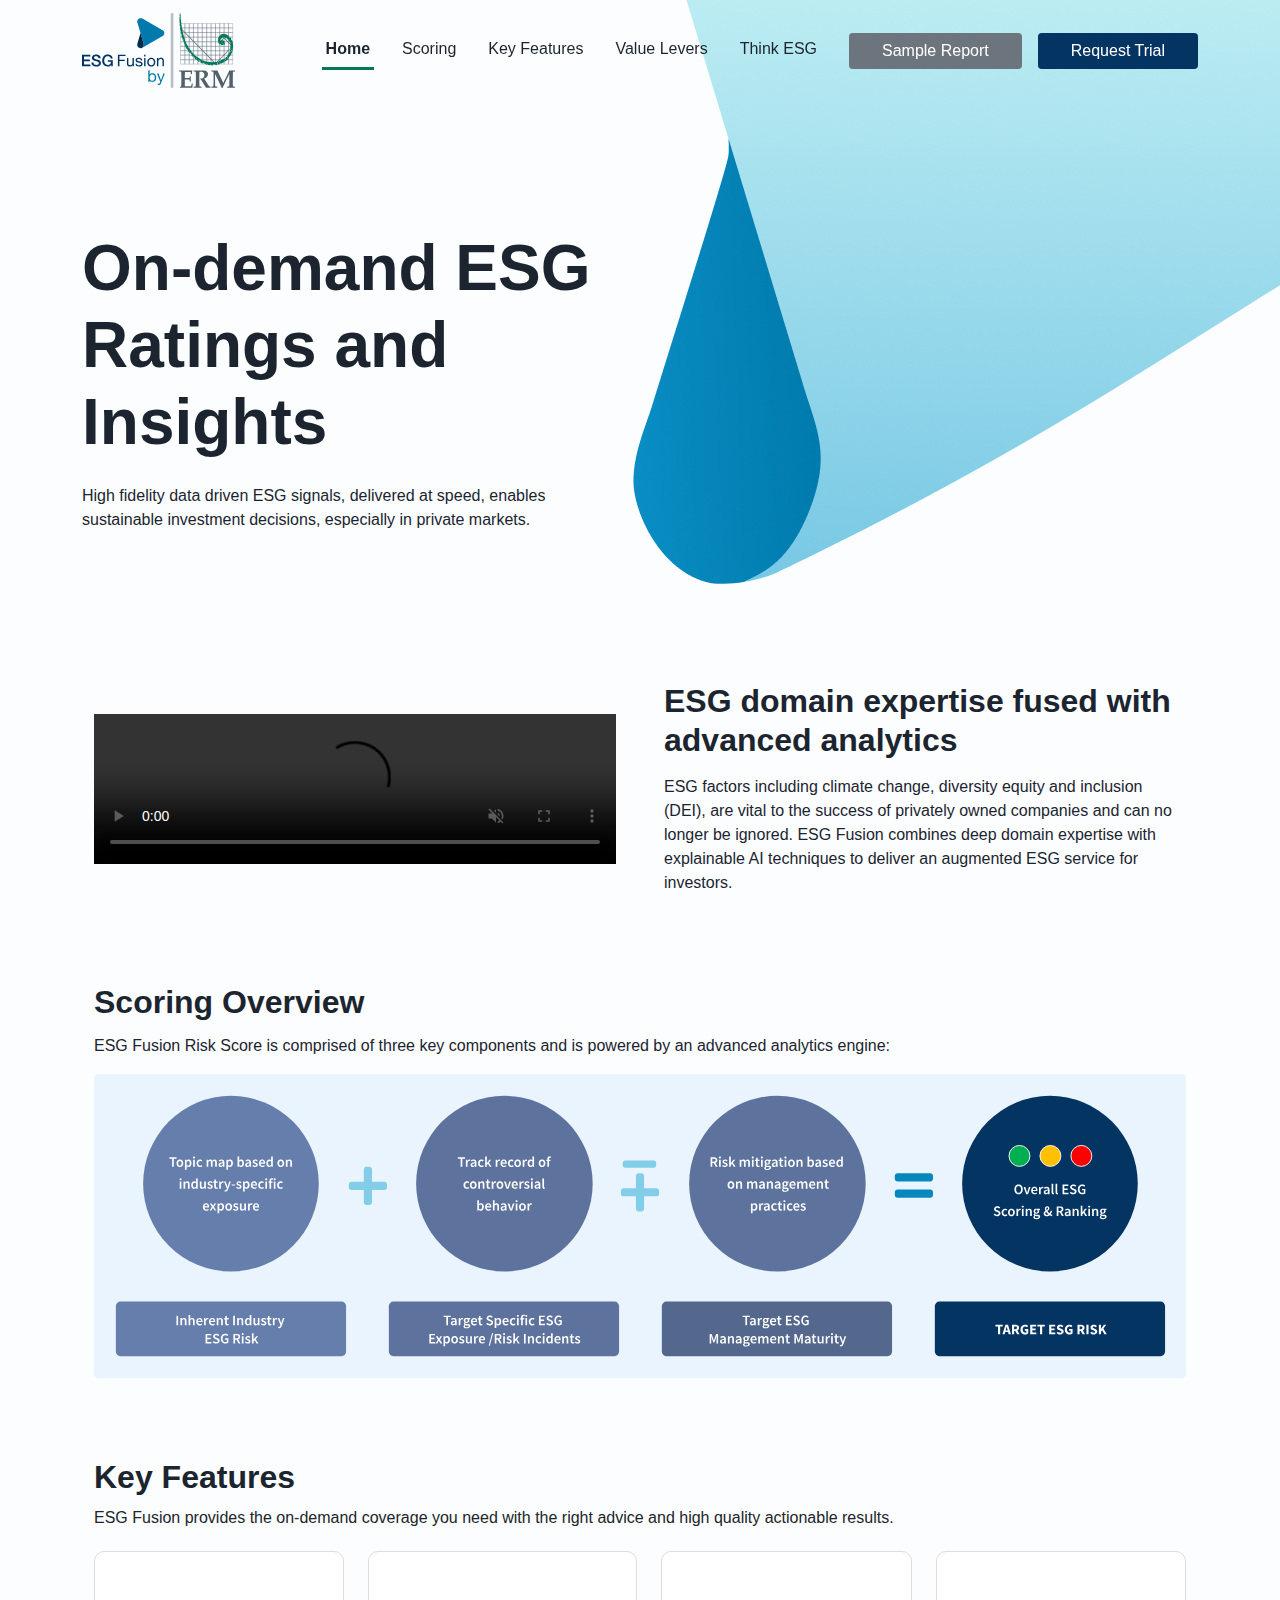
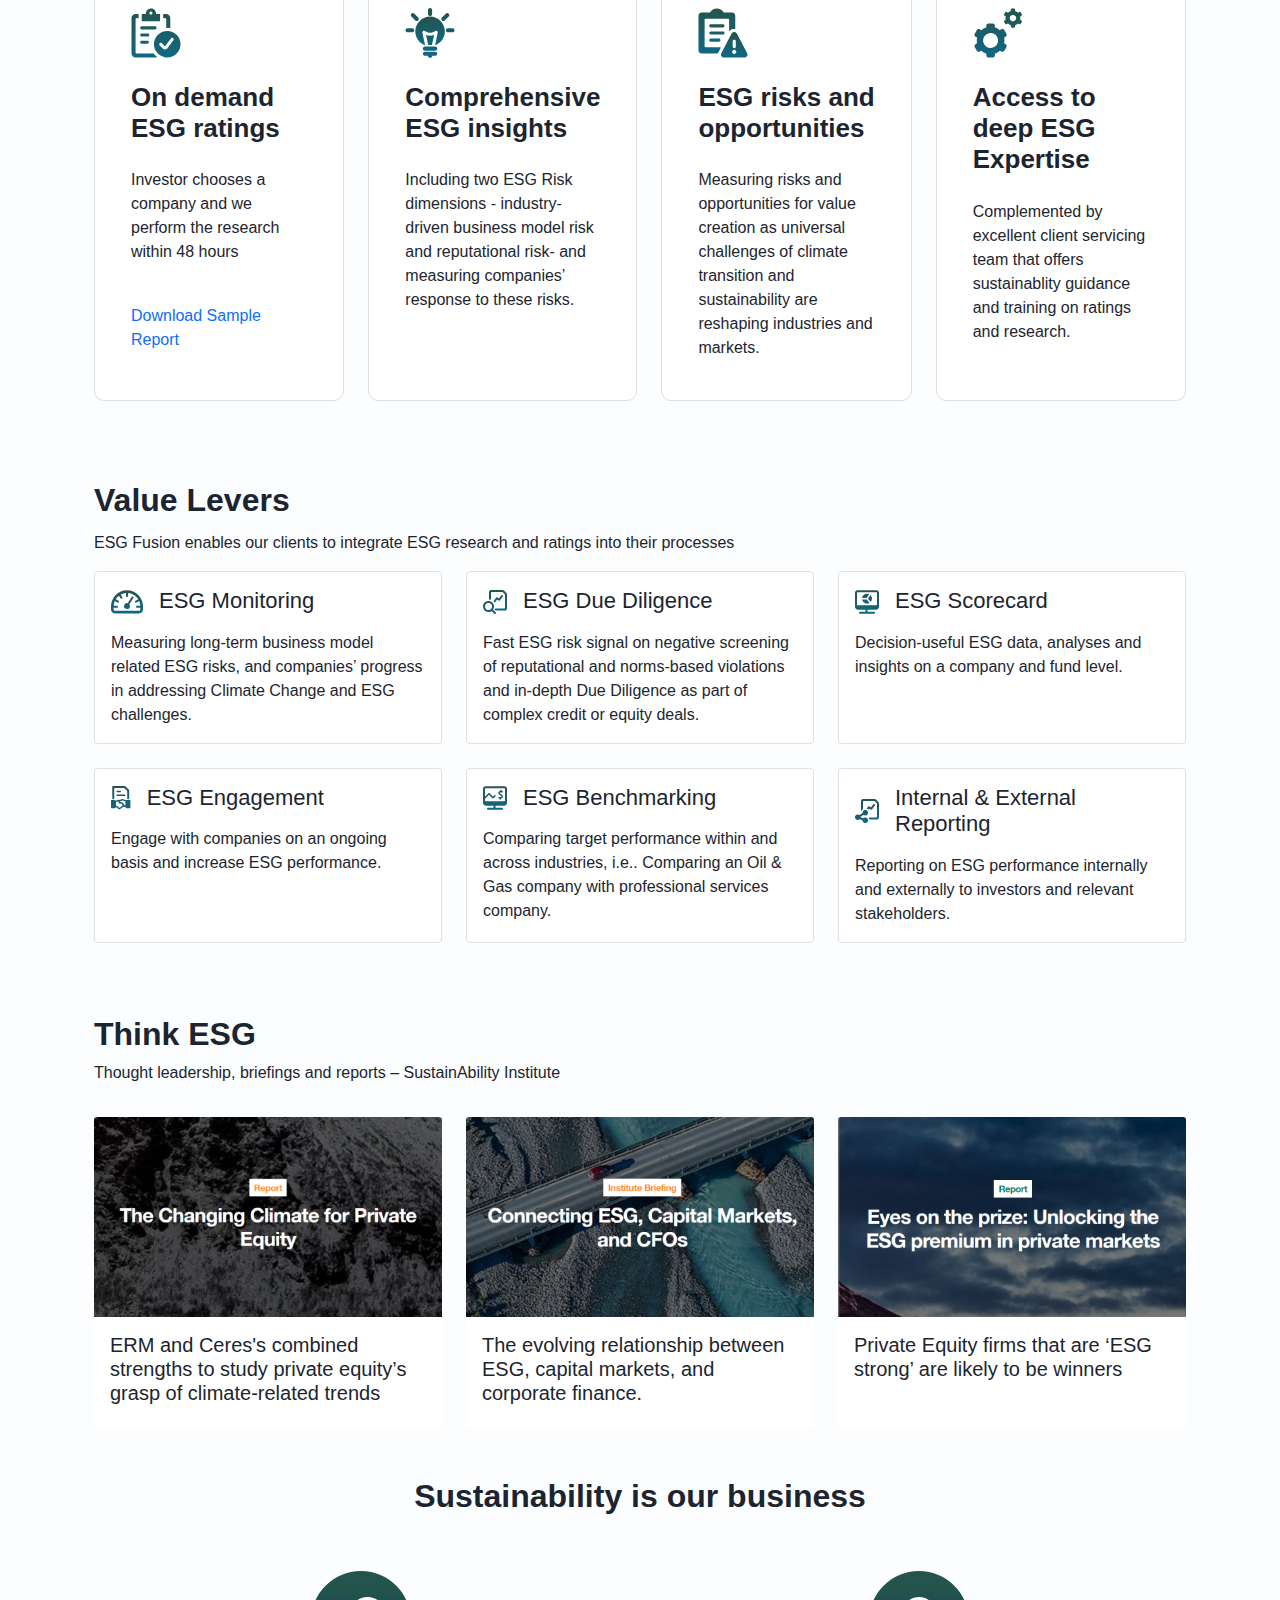
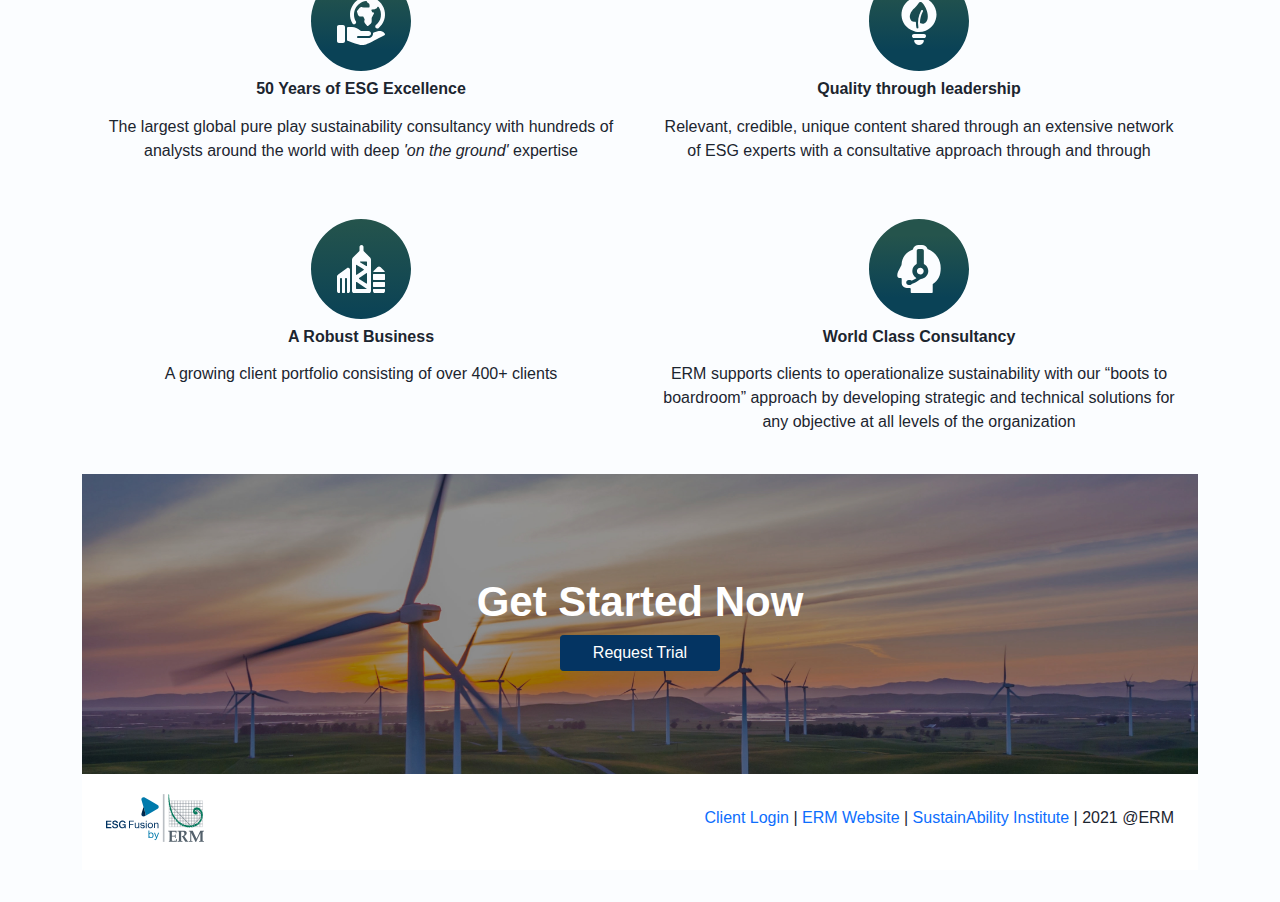
==== commit a7bd2687: "changes" ====
--- a/index.html
+++ b/index.html
@@ -29,7 +29,6 @@
     <meta name="theme-color" content="#ffffff">
   </head>
   <body >
-
     <!-- top navigation -->
     <nav class="navbar navbar-expand-lg fixed-top navbar-light bg-transparent" id="navbar">
       <div class="container-xl">
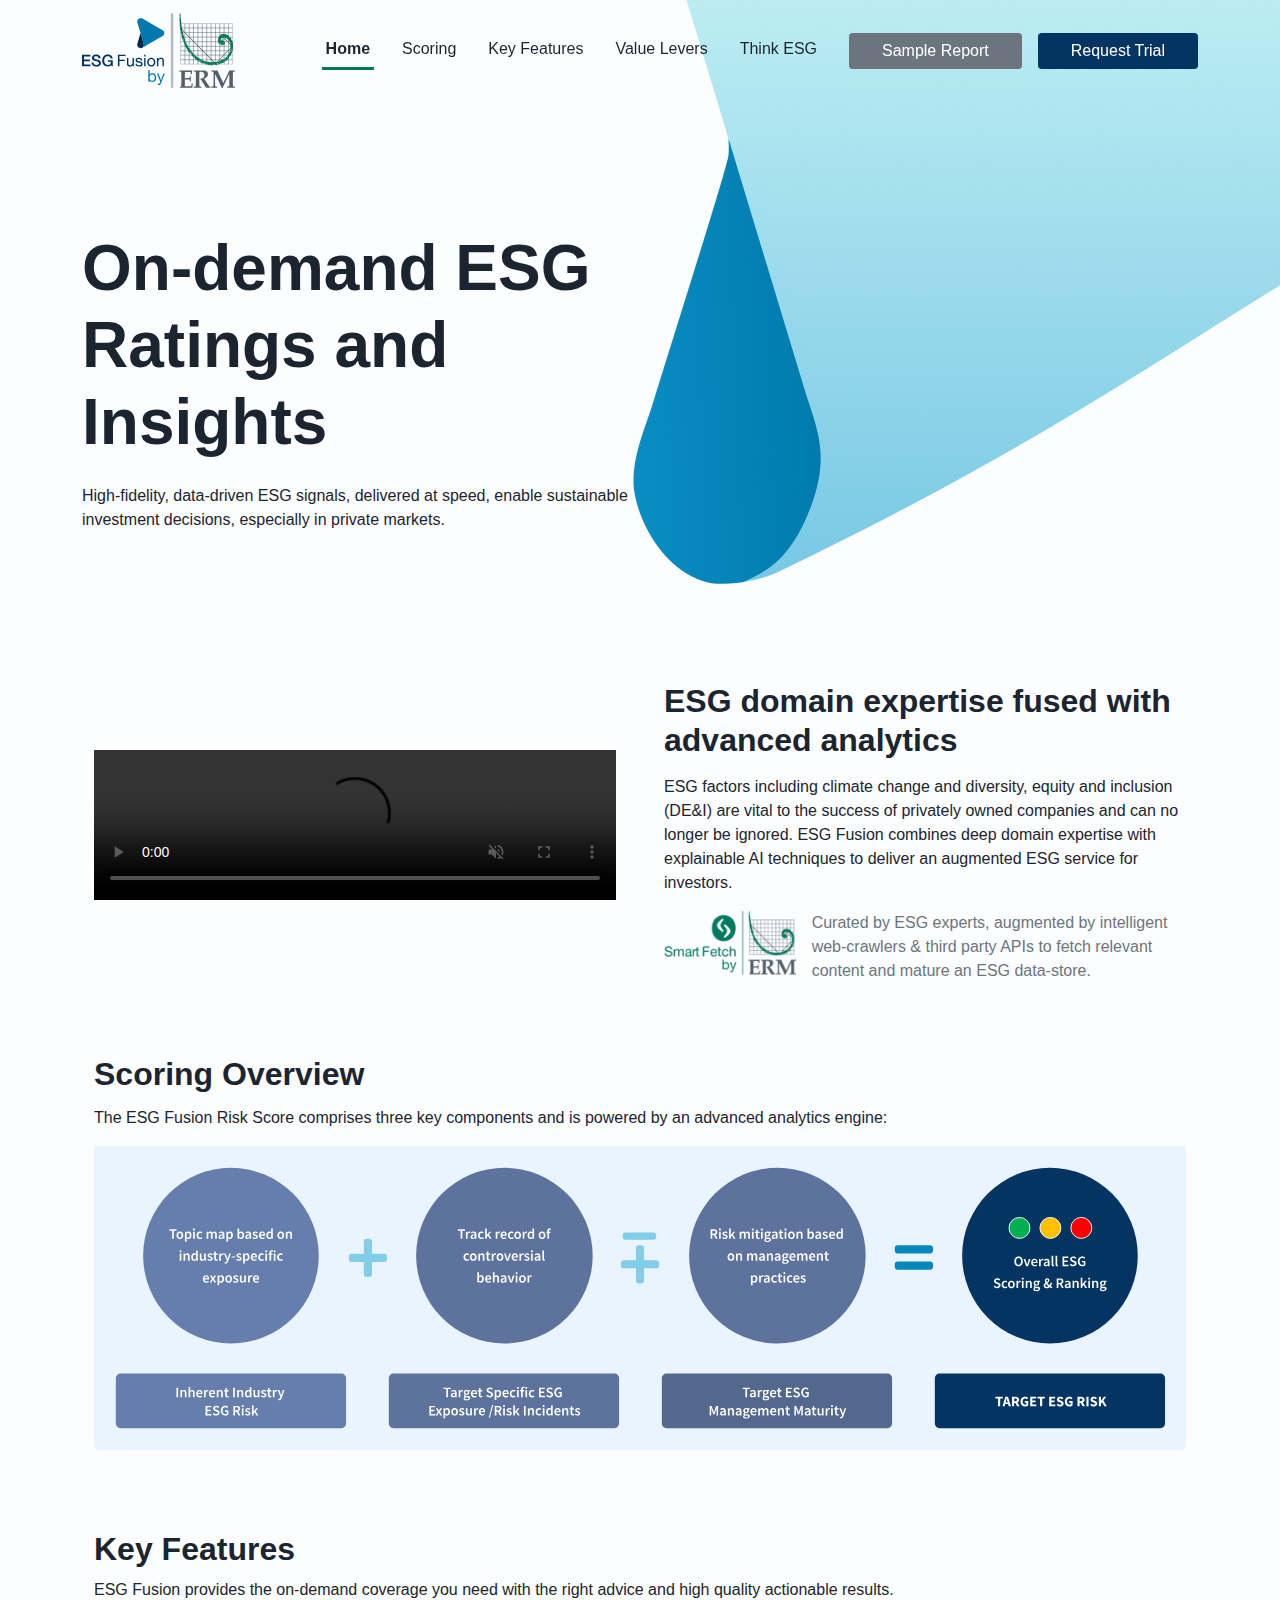
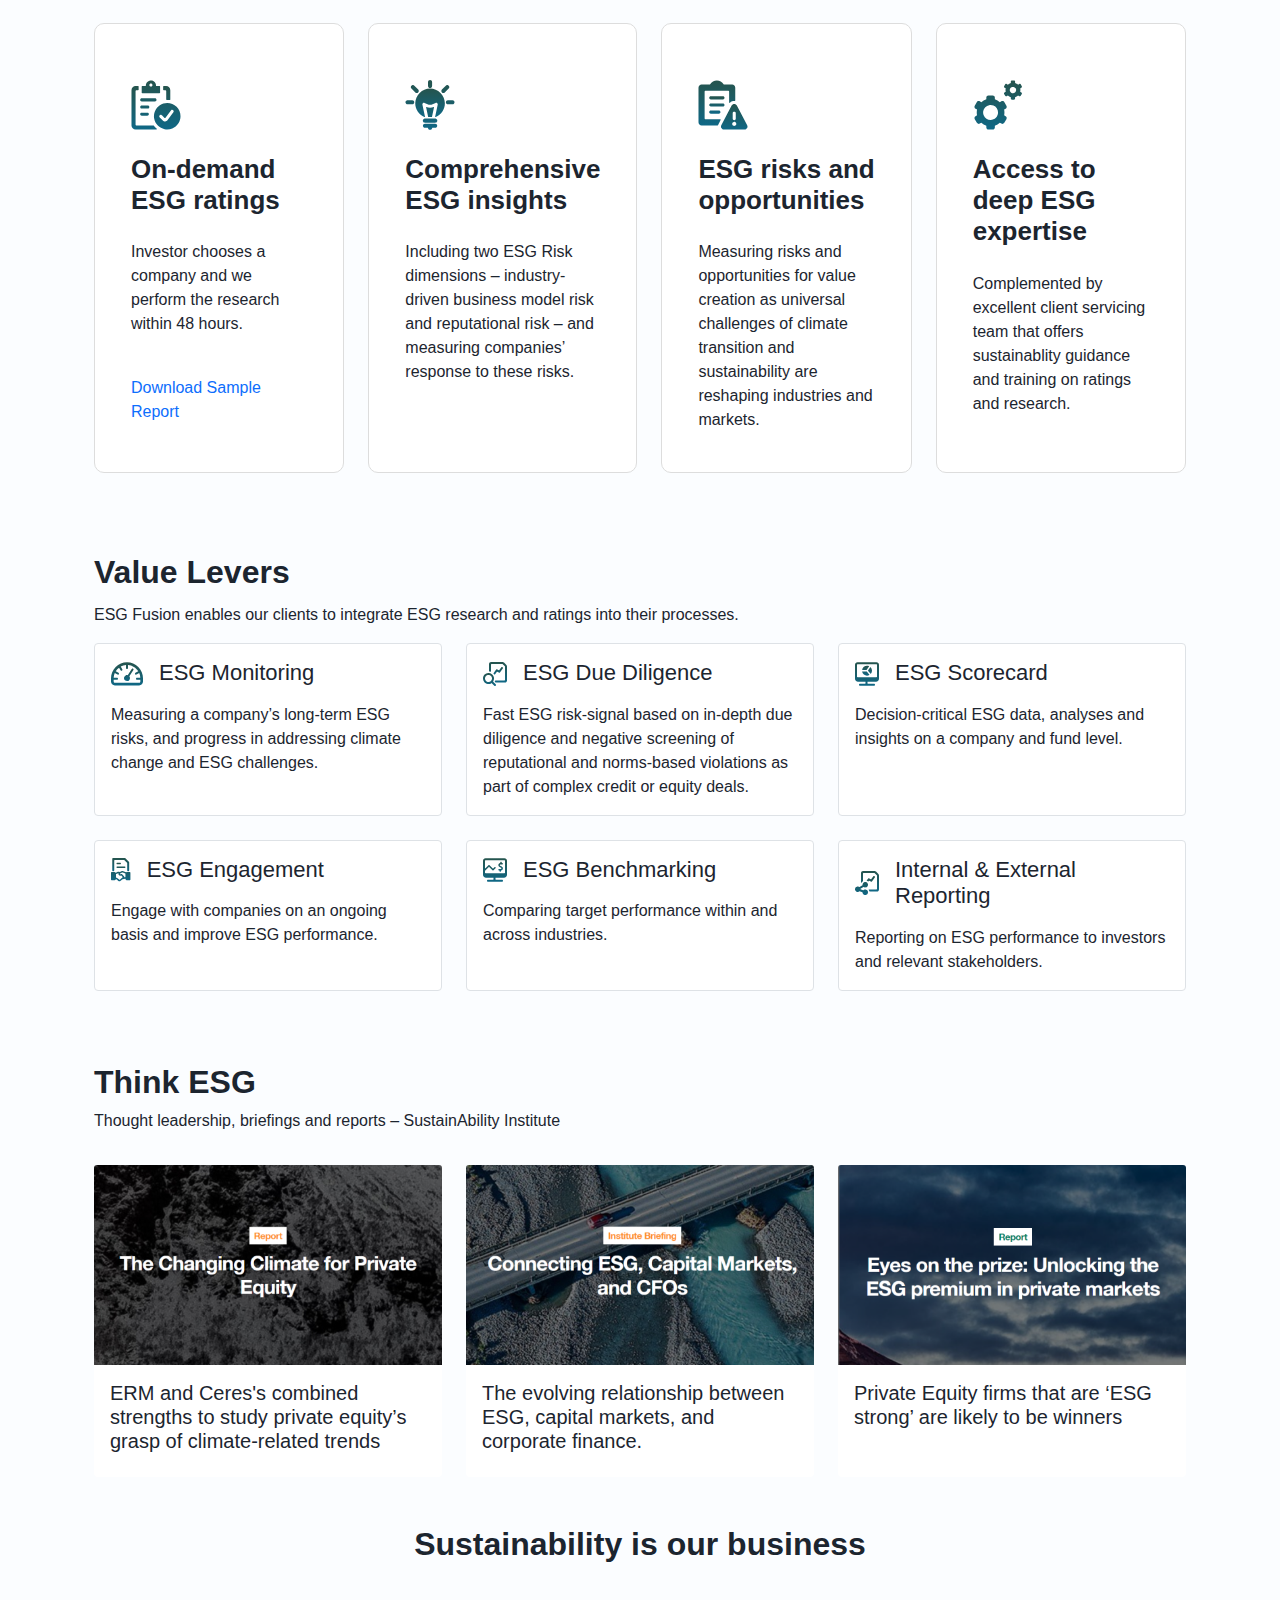
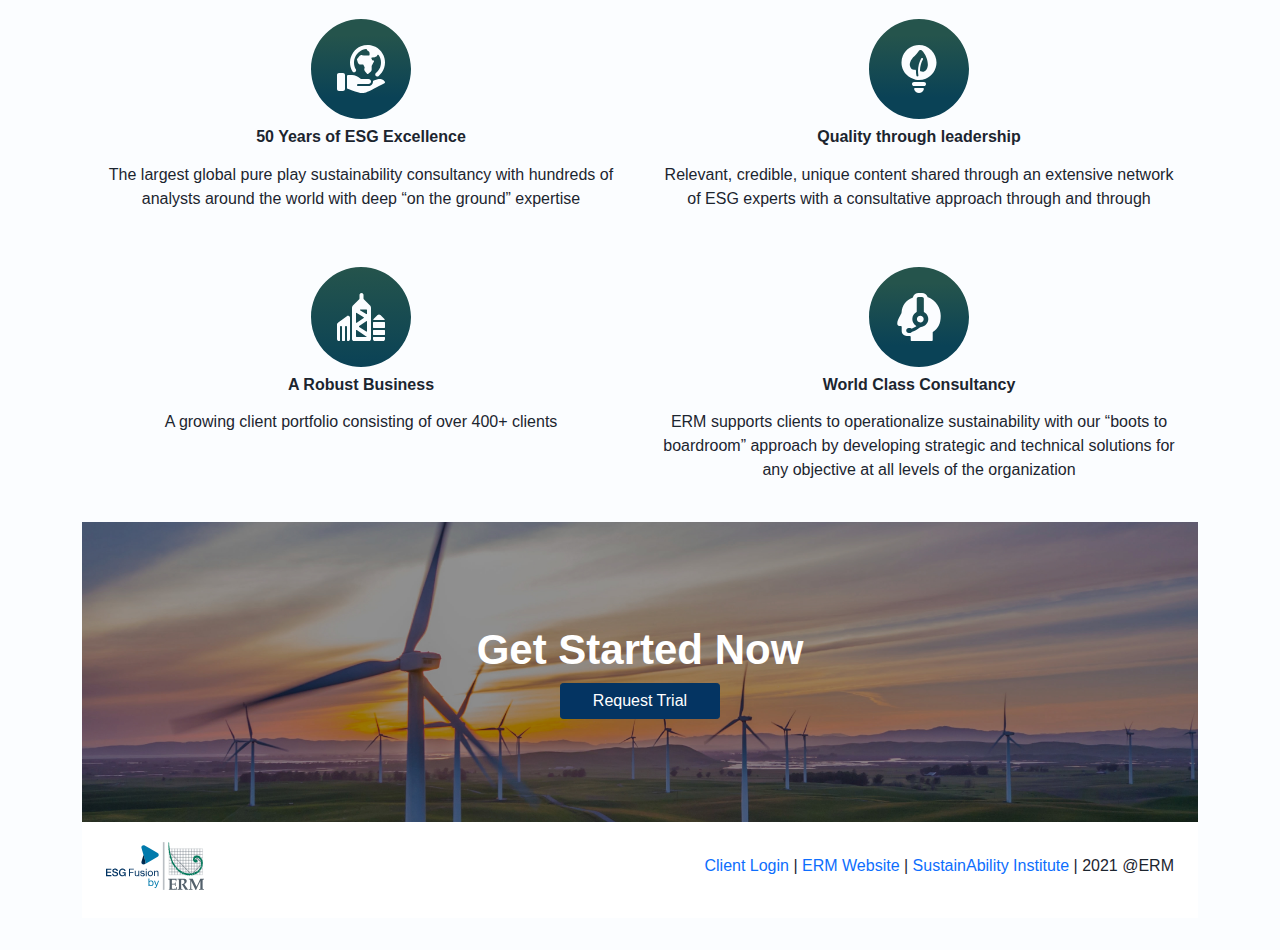
==== commit 1ab54d58: "Added smart fetch by ERM sub section" ====
--- a/index.html
+++ b/index.html
@@ -69,7 +69,7 @@
       <div class="row">
         <div class="col-6 animate__fadeInLeft py-lg">
             <h2 class="display-3 fw-700 pt-2">On-demand ESG Ratings and Insights</h2>
-            <p class="fs-16 my-4">High fidelity data driven ESG signals, delivered at speed, enables sustainable investment decisions, especially in private markets.</p>
+            <p class="fs-16 my-4">High-fidelity, data-driven ESG signals, delivered at speed, enable sustainable investment decisions, especially in private markets.</p>
             <div class="row justify-content-start">
         </div>
       </div>
@@ -87,16 +87,18 @@
         </div>
         <div class="col">
           <h2 class="pt-4 pb-2 fw-700">ESG domain expertise fused with advanced analytics</h2>
-          <p>ESG factors including climate change, diversity equity and inclusion (DEI), are vital to the success of privately owned companies and can no longer be ignored.
-
-            ESG Fusion combines deep domain expertise with explainable AI techniques to deliver an augmented ESG service for investors.</p>
+          <p>ESG factors including climate change and diversity, equity and inclusion (DE&I) are vital to the success of privately owned companies and can no longer be ignored. ESG Fusion combines deep domain expertise with explainable AI techniques to deliver an augmented ESG service for investors.</p>
+          <div class="d-flex">
+            <img src="./assets/img/SmartFetch.png" alt="SmartFetch by ERM" height="65">
+            <span class="px-3 text-secondary">Curated by ESG experts, augmented by intelligent web-crawlers & third party APIs to fetch  relevant content and mature an ESG data-store.</span>
+        </div>
         </div>
       </div>
 
       <div class="row pt-5 align-items-center gx-5">
         <div class="col">
           <h2 class="pt-4 pb-1 fw-700">Scoring Overview</h2>
-          <p>ESG Fusion Risk Score is comprised of three key components and is powered by an advanced analytics engine:</p>
+          <p>The ESG Fusion Risk Score comprises three key components and is powered by an advanced analytics engine:</p>
           <img src="./assets/img/svg group section.svg" alt="ESG Fusion Scoring Overview" style="width: 100%;">
         </div>
       </div>
@@ -118,9 +120,9 @@
           <div class="card">
             <div class="card-body">
               <img src="./assets/img/on-demand.svg" class="" alt="">
-              <h4 class="card-title my-4">On demand ESG ratings</h4>
+              <h4 class="card-title my-4">On-demand ESG ratings</h4>
               <p class="card-text">
-                Investor chooses a company and we perform the research within 48 hours
+                Investor chooses a company and we perform the research within 48 hours.
               </p>
               <br>
               <a href="#" class="text-primary" data-bs-toggle="modal" data-bs-target="#pdfModal">Download Sample Report</a>
@@ -133,7 +135,7 @@
               <img src="./assets/img/Insights.svg" class="" alt="">
               <h4 class="card-title my-4">Comprehensive ESG insights</h4>
               <p class="card-text">
-                Including two ESG Risk dimensions - industry-driven business model risk and reputational risk- and measuring companies’ response to these risks.
+                Including two ESG Risk dimensions – industry-driven business model risk and reputational risk – and measuring companies’ response to these risks.
               </p>
             </div>
           </div>
@@ -153,7 +155,7 @@
           <div class="card">
             <div class="card-body">
               <img src="./assets/img/Use case.svg" class="" alt="">
-              <h4 class="card-title my-4">Access to deep ESG Expertise</h4>
+              <h4 class="card-title my-4">Access to deep ESG expertise</h4>
               <p class="card-text">
                 Complemented by excellent client servicing team that offers sustainablity guidance and training on ratings and research. 
               </p>
@@ -169,7 +171,7 @@
       <div class="row">
         <div class="col">
           <h2 class="fw-700 pt-3 pb-1">Value Levers</h2>
-          <p>ESG Fusion enables our clients to integrate ESG research and ratings into their processes</p>
+          <p>ESG Fusion enables our clients to integrate ESG research and ratings into their processes.</p>
         </div>
       </div>
       <div class="row row-col-1 row-col-lg-3">
@@ -181,7 +183,7 @@
                 <img src="./assets/img/Value/Monitoring.svg" height="24" alt="">
                 <h5 class="card-title mb-0 ms-3">ESG Monitoring</h5>
               </div>
-              <p class="card-text">Measuring long-term business model related ESG risks, and companies’ progress in addressing Climate Change and ESG challenges.</p>
+              <p class="card-text">Measuring a company’s long-term ESG risks, and progress in addressing climate change and ESG challenges.</p>
           </div>
           </div>
         </div>
@@ -193,7 +195,7 @@
                 <img src="./assets/img/Value/due-diligence.svg" height="24" alt="">
                 <h5 class="card-title mb-0 ms-3">ESG Due Diligence</h5>
               </div>
-              <p class="card-text">Fast ESG risk signal on negative screening of reputational and norms-based violations and in-depth Due Diligence as part of complex credit or equity deals.</p>
+              <p class="card-text">Fast ESG risk-signal based on in-depth due diligence and negative screening of reputational and norms-based violations as part of complex credit or equity deals.</p>
             </div>
           </div>
         </div>
@@ -205,7 +207,7 @@
                 <img src="./assets/img/Value/scorecard.svg" height="24" alt="">
                 <h5 class="card-title mb-0 ms-3">ESG Scorecard</h5>
                 </div>
-              <p class="card-text">Decision-useful ESG data, analyses and insights on a company and fund level.</p>
+              <p class="card-text">Decision-critical ESG data, analyses and insights on a company and fund level.</p>
             </div>
           </div>
         </div>
@@ -217,7 +219,7 @@
                 <img src="./assets/img/Value/engagement.svg" height="24" alt="">
                 <h5 class="card-title mb-0 ms-3">ESG Engagement</h5>
               </div>
-              <p class="card-text">Engage with companies on an ongoing basis and increase ESG performance.</p>
+              <p class="card-text">Engage with companies on an ongoing basis and improve ESG performance.</p>
             </div>
           </div>
         </div>
@@ -229,7 +231,7 @@
                 <img src="./assets/img/Value/benchmarking.svg" height="24" alt="">
                 <h5 class="card-title mb-0 ms-3">ESG Benchmarking</h5>
               </div>
-              <p class="card-text">Comparing target performance within and across industries, i.e.. Comparing an Oil & Gas company with professional services company.</p>
+              <p class="card-text">Comparing target performance within and across industries.</p>
             </div>
           </div>
         </div>
@@ -241,7 +243,7 @@
                 <img src="./assets/img/Value/reporting.svg" height="24" alt="">
                 <h5 class="card-title mb-0 ms-3">Internal & External Reporting</h5>
               </div>
-              <p class="card-text">Reporting on ESG performance internally and externally to investors and relevant stakeholders.</p>
+              <p class="card-text">Reporting on ESG performance to investors and relevant stakeholders.</p>
             </div>
           </div>
         </div>
@@ -301,7 +303,7 @@
             <div class="col text-center p-3"> 
               <img src="./assets/img/ERM-1.svg" class="" alt="">
               <h6 class="fw-700 pt-2">50 Years of ESG Excellence</h6>
-              <p class="py-2">The largest global pure play sustainability consultancy with hundreds of analysts around the world with deep <em>'on the ground'</em> expertise</p>
+              <p class="py-2">The largest global pure play sustainability consultancy with hundreds of analysts around the world with deep “on the ground” expertise</p>
             </div>
             <div class="col text-center p-3">
               <img src="./assets/img/ERM-2.svg" class="" alt="">
@@ -313,7 +315,7 @@
             <div class="col text-center p-3">
               <img src="./assets/img/ERM-3.svg" class="" alt="">
               <h6 class="fw-700 pt-2">A Robust Business</h6>
-              <p class="py-2">A growing client portfolio consisting of over 400+ clients </p>
+              <p class="py-2">A growing client portfolio consisting of over 400+ clients</p>
             </div>
             <div class="col text-center p-3">
               <img src="./assets/img/ERM-4.svg" class="" alt="">
@@ -394,7 +396,7 @@
                   </div>
                   <div class="row mb-2">
                     <div class="col">
-                      <label for="email" class="form-label">Email address <span class="text-danger"><strong>*</strong></span></label>
+                      <label for="email" class="form-label">Email Address <span class="text-danger"><strong>*</strong></span></label>
                       <input type="email" class="form-control" id="email" name="email" maxlength="400" required>
                     </div>
                     <div class="col">
@@ -412,7 +414,7 @@
                   </div>
                   <div class="row mb-2">
                     <div class="col">
-                      <label for="company" class="form-label">Company name <span class="text-danger"><strong>*</strong></span></label>
+                      <label for="company" class="form-label">Company Name <span class="text-danger"><strong>*</strong></span></label>
                       <input type="text" class="form-control" id="company" name="company" maxlength="200" required>
                     </div>
                     <div class="col">
@@ -435,7 +437,7 @@
             <div class="form-check">
               <input class="form-check-input" type="checkbox" value="" id="chkUnderstand">
               <label class="form-check-label" for="chkUnderstand">
-                I understand that the information provided by me is subject to ERM’s Privacy Notice.
+                I understand that the information I provide is subject to ERM’s Privacy Notice.
               </label>
             </div>
             <div >
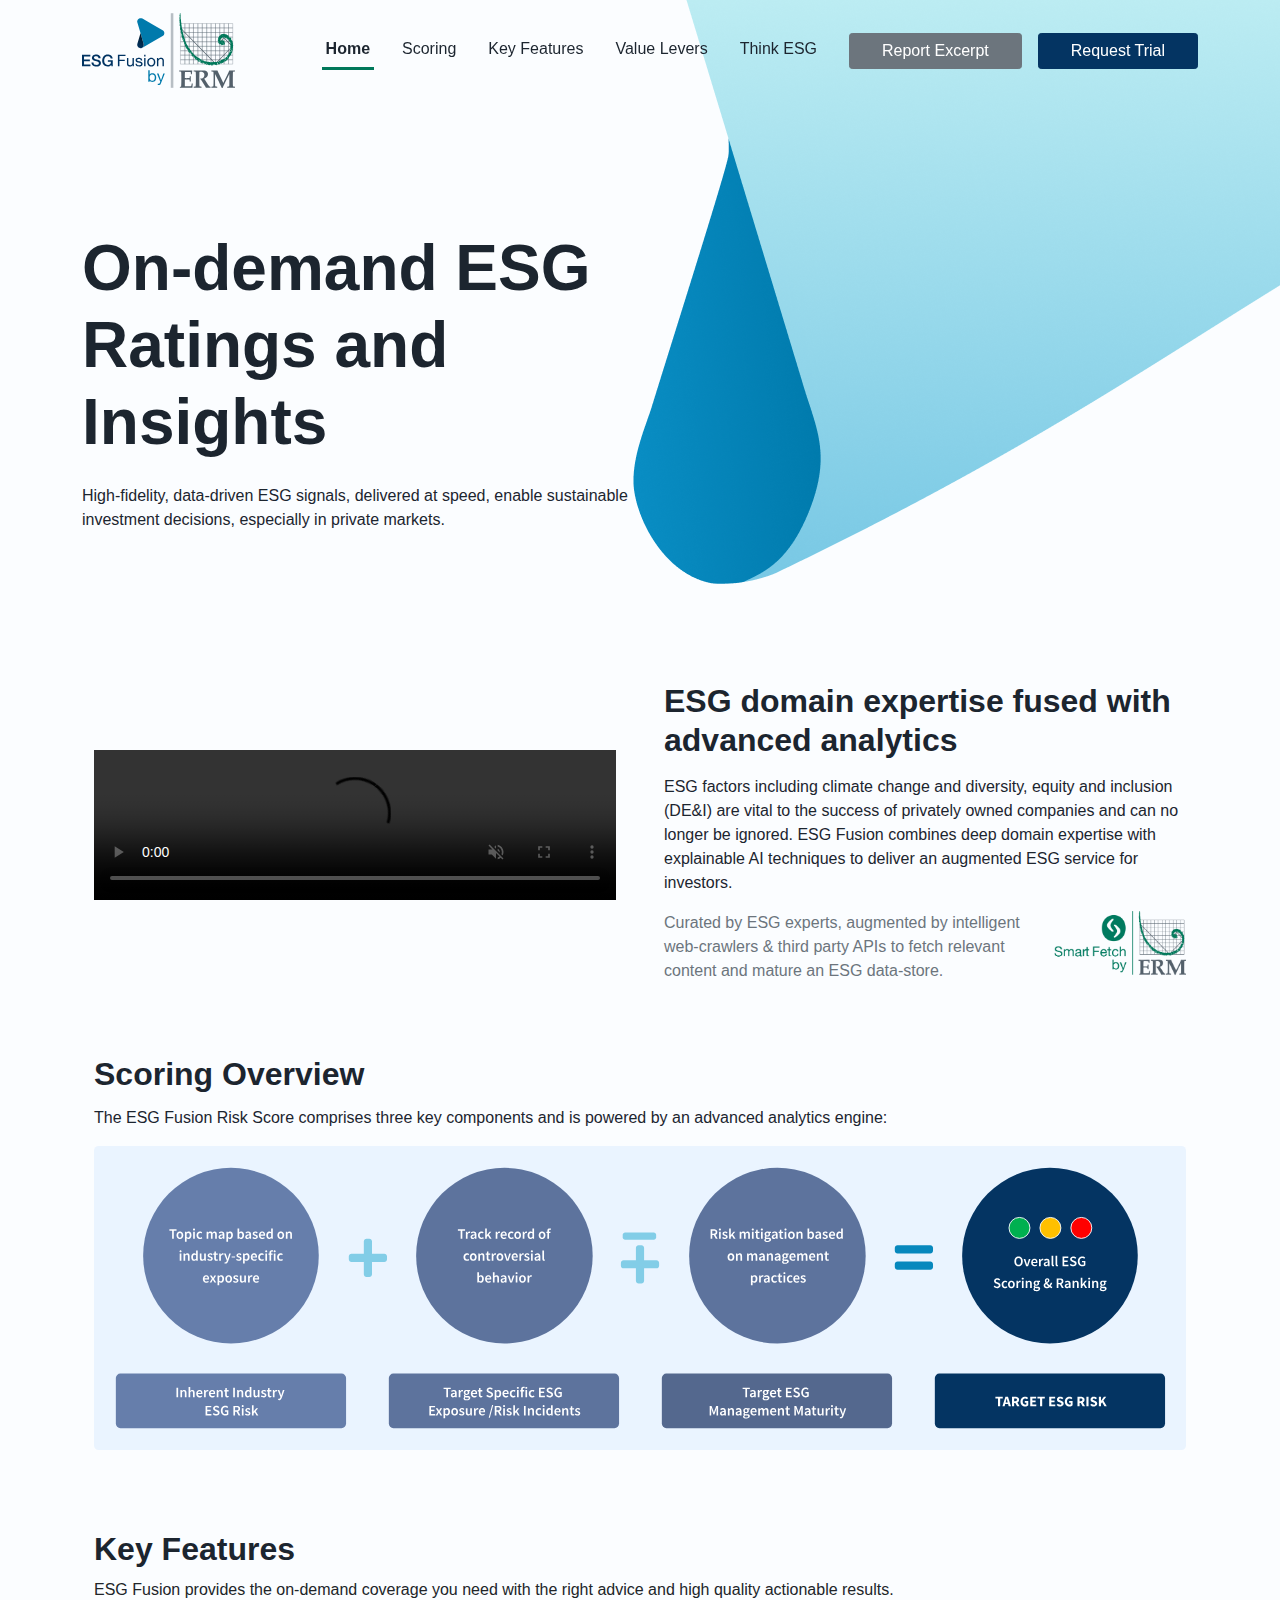
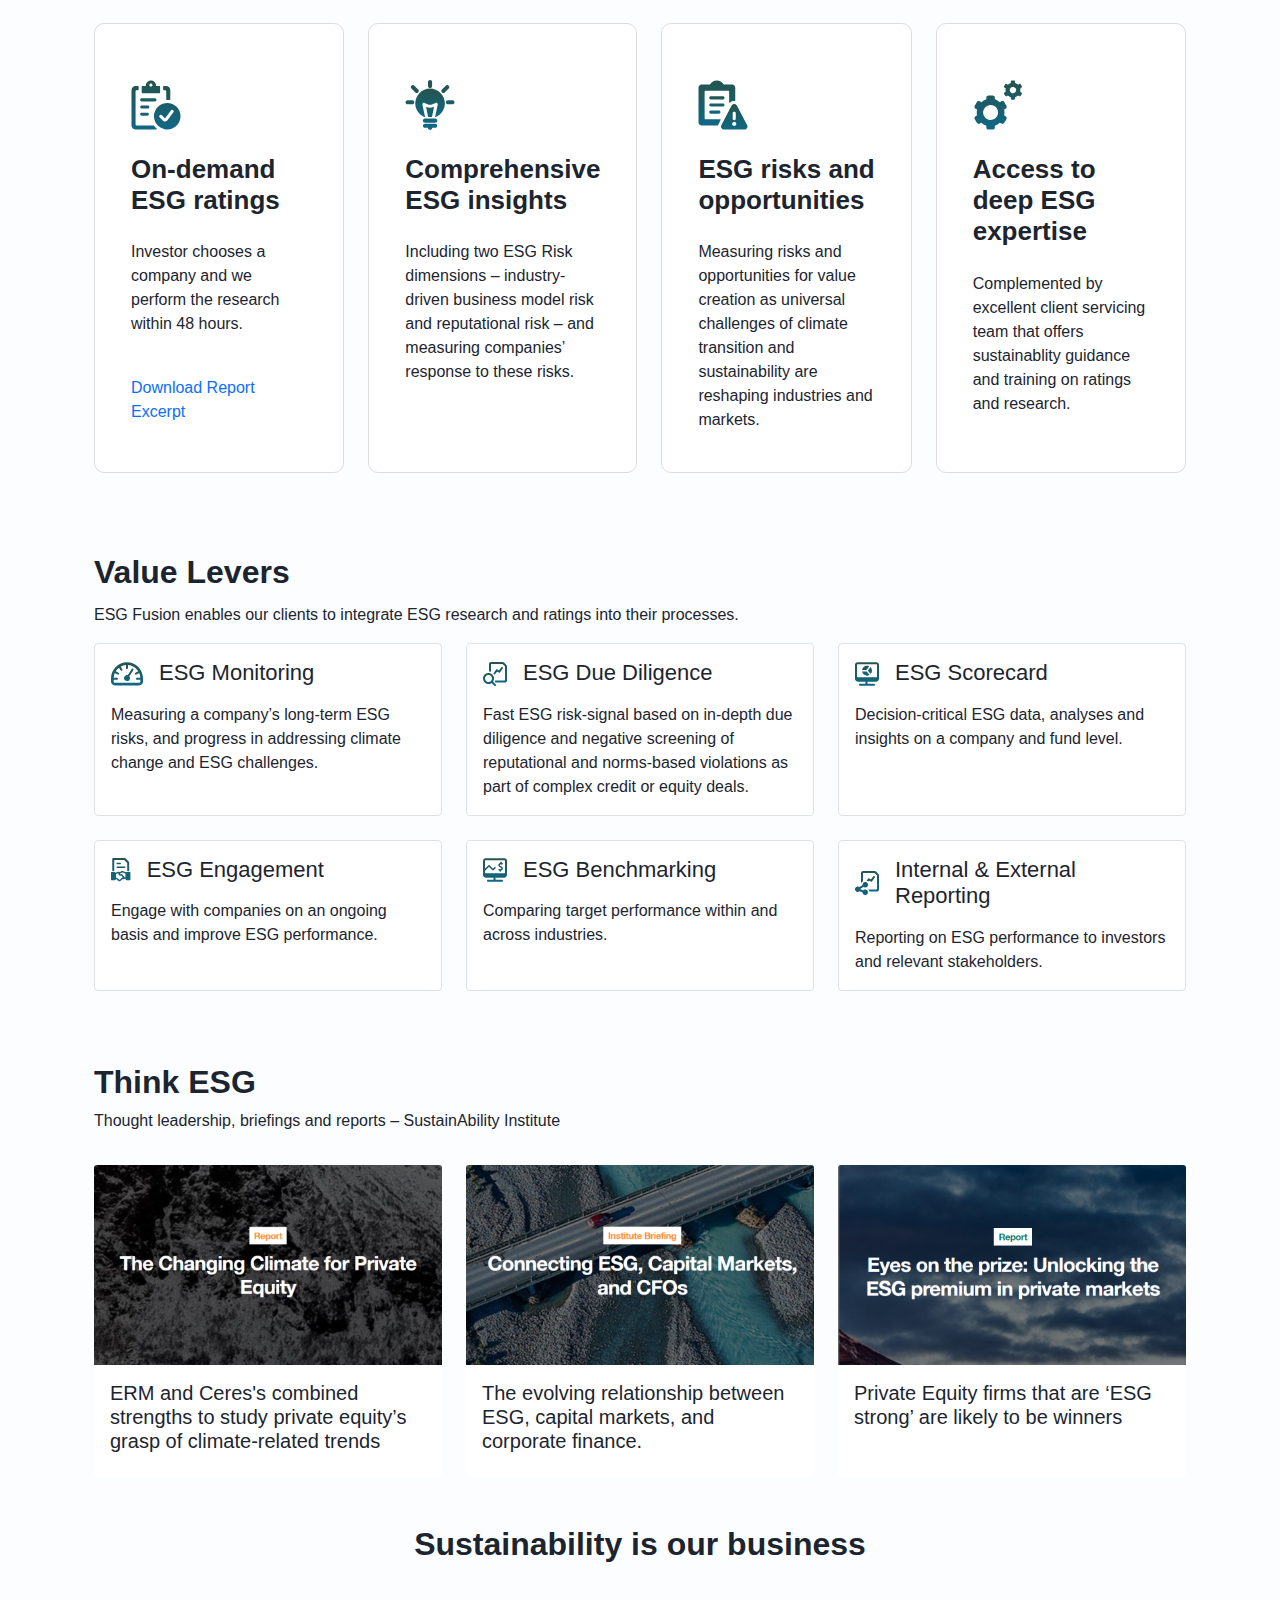
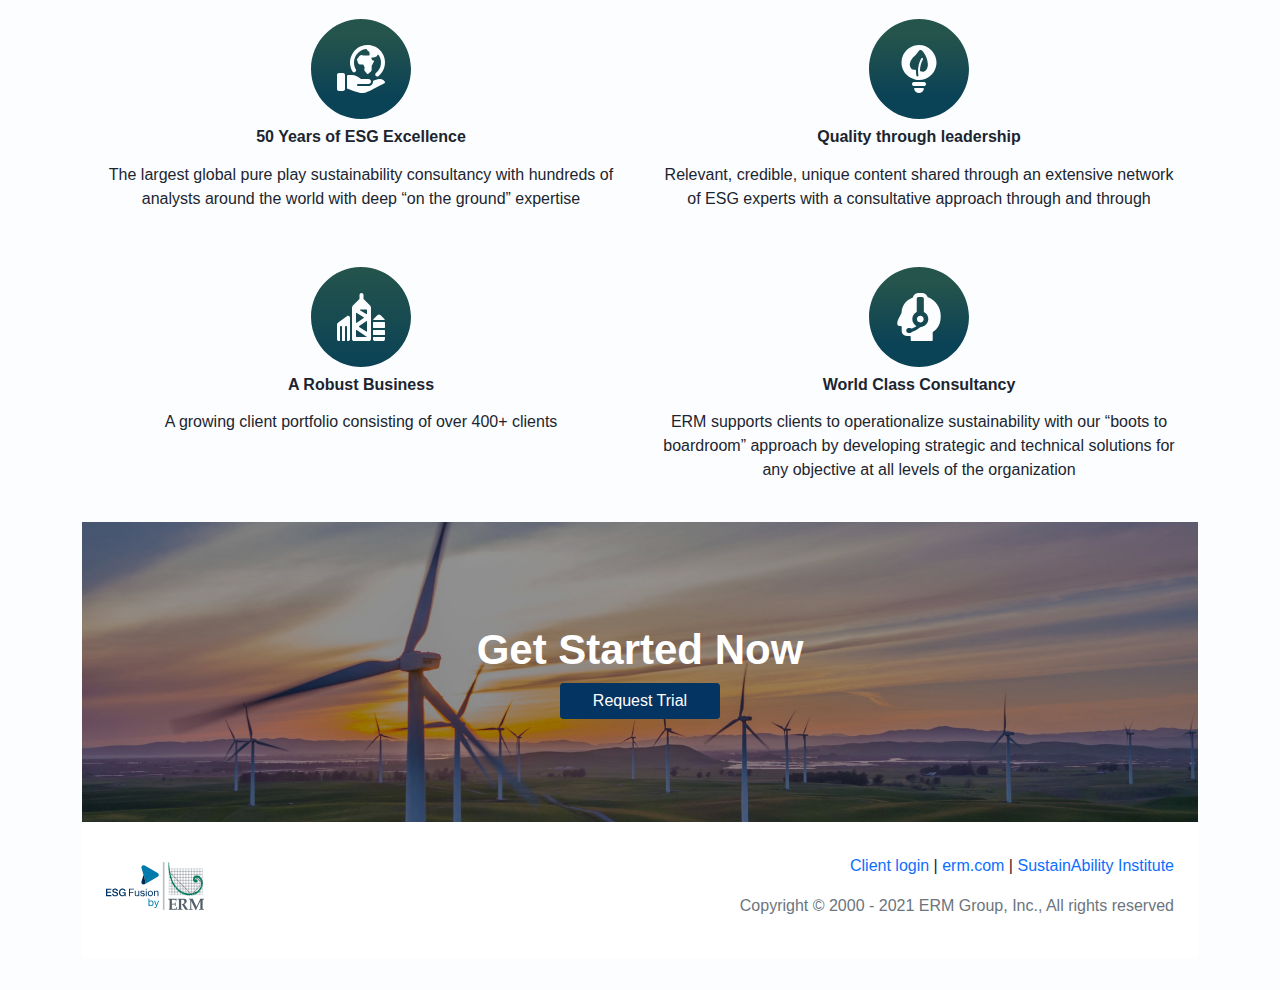
==== commit 4c3d1a10: "Changed copy as per the new document" ====
--- a/index.html
+++ b/index.html
@@ -57,7 +57,7 @@
             </li>
           </ul>
           <form class="d-flex">
-            <button class="btn btn-sm btn-secondary ms-3" type="button" data-bs-toggle="modal" data-bs-target="#pdfModal">Sample Report</button>
+            <button class="btn btn-sm btn-secondary ms-3" type="button" data-bs-toggle="modal" data-bs-target="#pdfModal">Report Excerpt</button>
             <button class="btn btn-sm btn-blue ms-3" type="button" data-bs-toggle="modal" data-bs-target="#scheduleModal">Request Trial</button>
           </form>
         </div>
@@ -89,8 +89,8 @@
           <h2 class="pt-4 pb-2 fw-700">ESG domain expertise fused with advanced analytics</h2>
           <p>ESG factors including climate change and diversity, equity and inclusion (DE&I) are vital to the success of privately owned companies and can no longer be ignored. ESG Fusion combines deep domain expertise with explainable AI techniques to deliver an augmented ESG service for investors.</p>
           <div class="d-flex">
+            <span class="text-secondary">Curated by ESG experts, augmented by intelligent web-crawlers & third party APIs to fetch  relevant content and mature an ESG data-store.</span>
             <img src="./assets/img/SmartFetch.png" alt="SmartFetch by ERM" height="65">
-            <span class="px-3 text-secondary">Curated by ESG experts, augmented by intelligent web-crawlers & third party APIs to fetch  relevant content and mature an ESG data-store.</span>
         </div>
         </div>
       </div>
@@ -125,8 +125,7 @@
                 Investor chooses a company and we perform the research within 48 hours.
               </p>
               <br>
-              <a href="#" class="text-primary" data-bs-toggle="modal" data-bs-target="#pdfModal">Download Sample Report</a>
-            </div>
+              <a href="#" class="text-primary" data-bs-toggle="modal" data-bs-target="#pdfModal">Download Report Excerpt</a>            </div>
           </div>
         </div>
         <div class="col">
@@ -358,7 +357,8 @@
             <img src="./assets/img/FusionLogoSVG.svg" height="48" alt="">
           </div>
           <div class="col">
-            <p class="text-end mt-3"><a href="#" target="_blank" id="clientLoginLink" class="text-primary">Client Login </a> | <a href="https://erm.com" target="_blank" class="text-primary">ERM Website </a> | <a href="https://www.sustainability.com/" target="_blank" class="text-primary">SustainAbility Institute </a>| 2021 @ERM</p>
+            <p class="text-end mt-3"><a href="#" target="_blank" id="clientLoginLink" class="text-primary">Client login </a> | <a href="https://erm.com" target="_blank" class="text-primary">erm.com </a> | <a href="https://www.sustainability.com/" target="_blank" class="text-primary">SustainAbility Institute </a></p>
+            <p class="text-end mt-3 text-secondary">Copyright © 2000 - 2021 ERM Group, Inc., All rights reserved</p>
           </div>
         </div>
       </div>
@@ -481,7 +481,7 @@
         <div class="modal-content">
           <div class="modal-header border-0 align-items-start">
             <span>
-              <h5 class="modal-title mb-1 fw-600" id="pdfModalLabel">Sample Report</h5>              
+              <h5 class="modal-title mb-1 fw-600" id="pdfModalLabel">Report Excerpt</h5>              
             </span>
             <button type="button" class="btn-close mt-1" data-bs-dismiss="modal" aria-label="Close"></button>
           </div>
